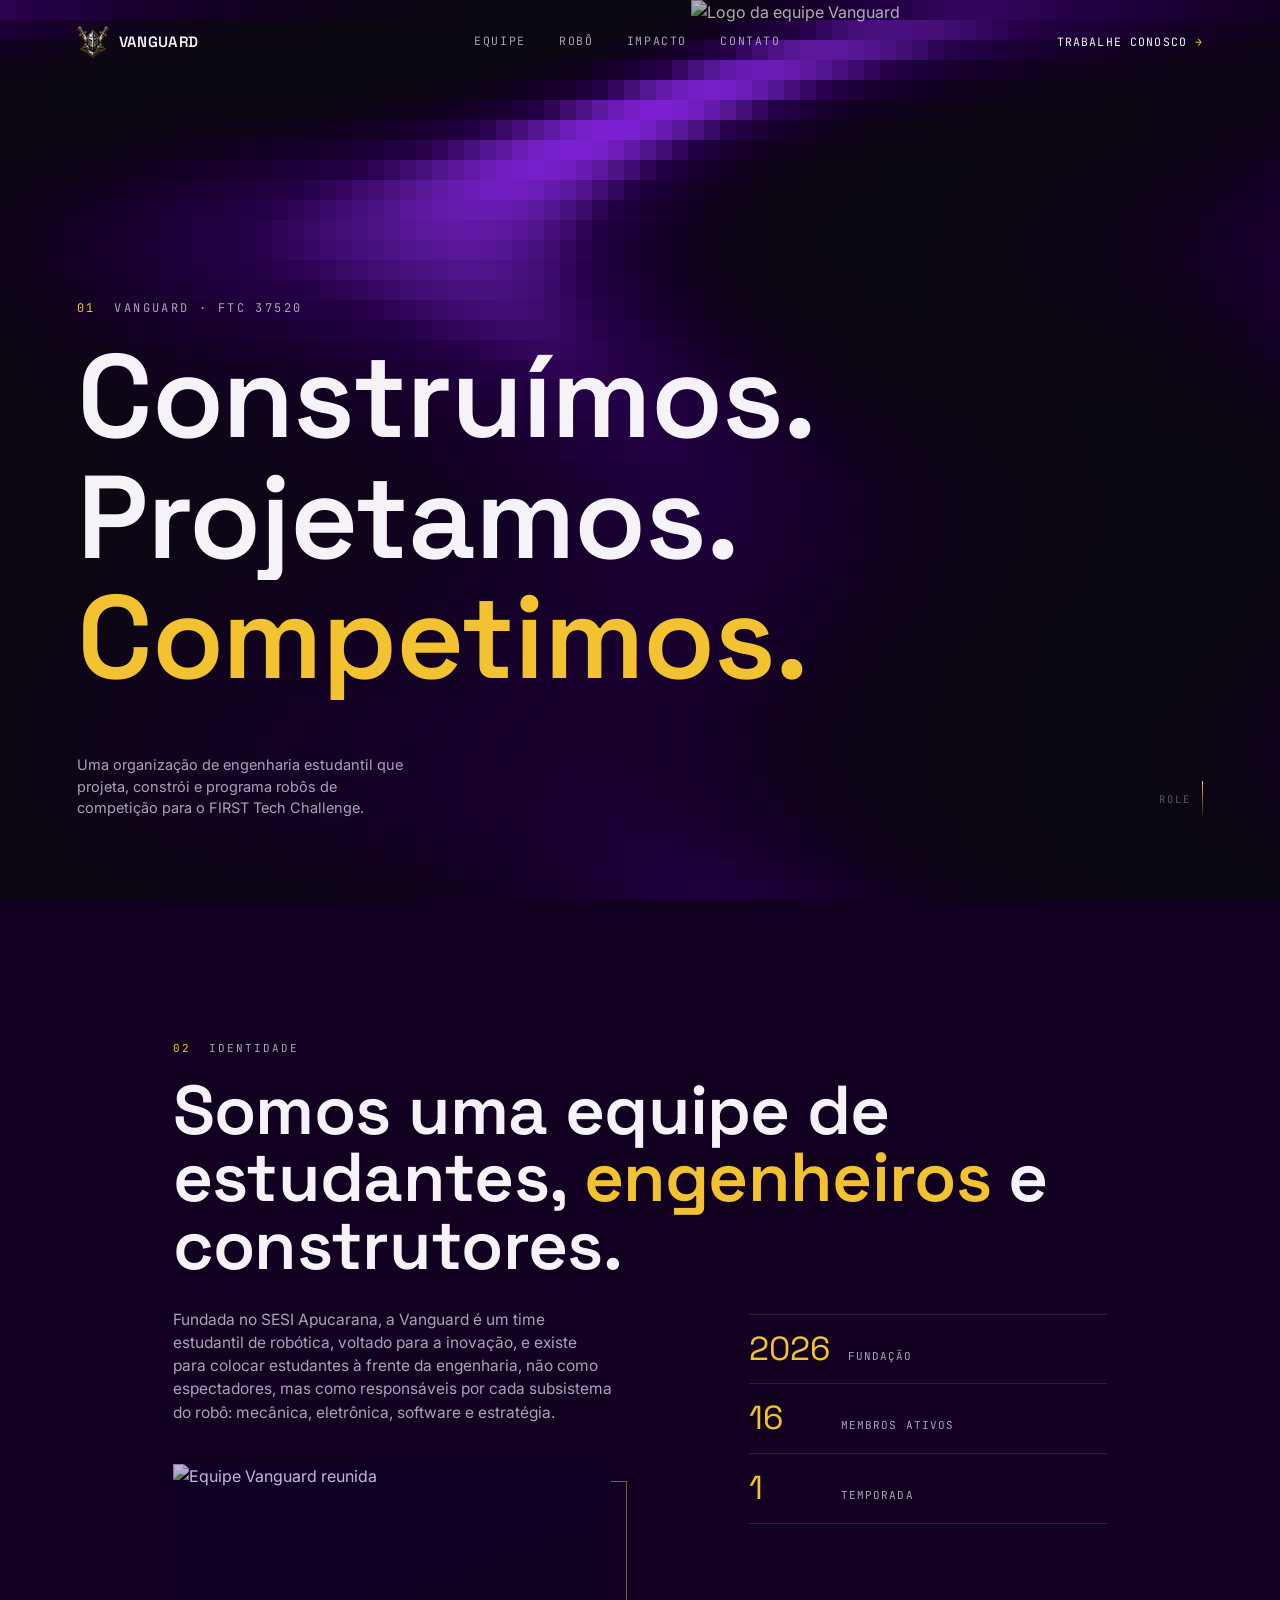
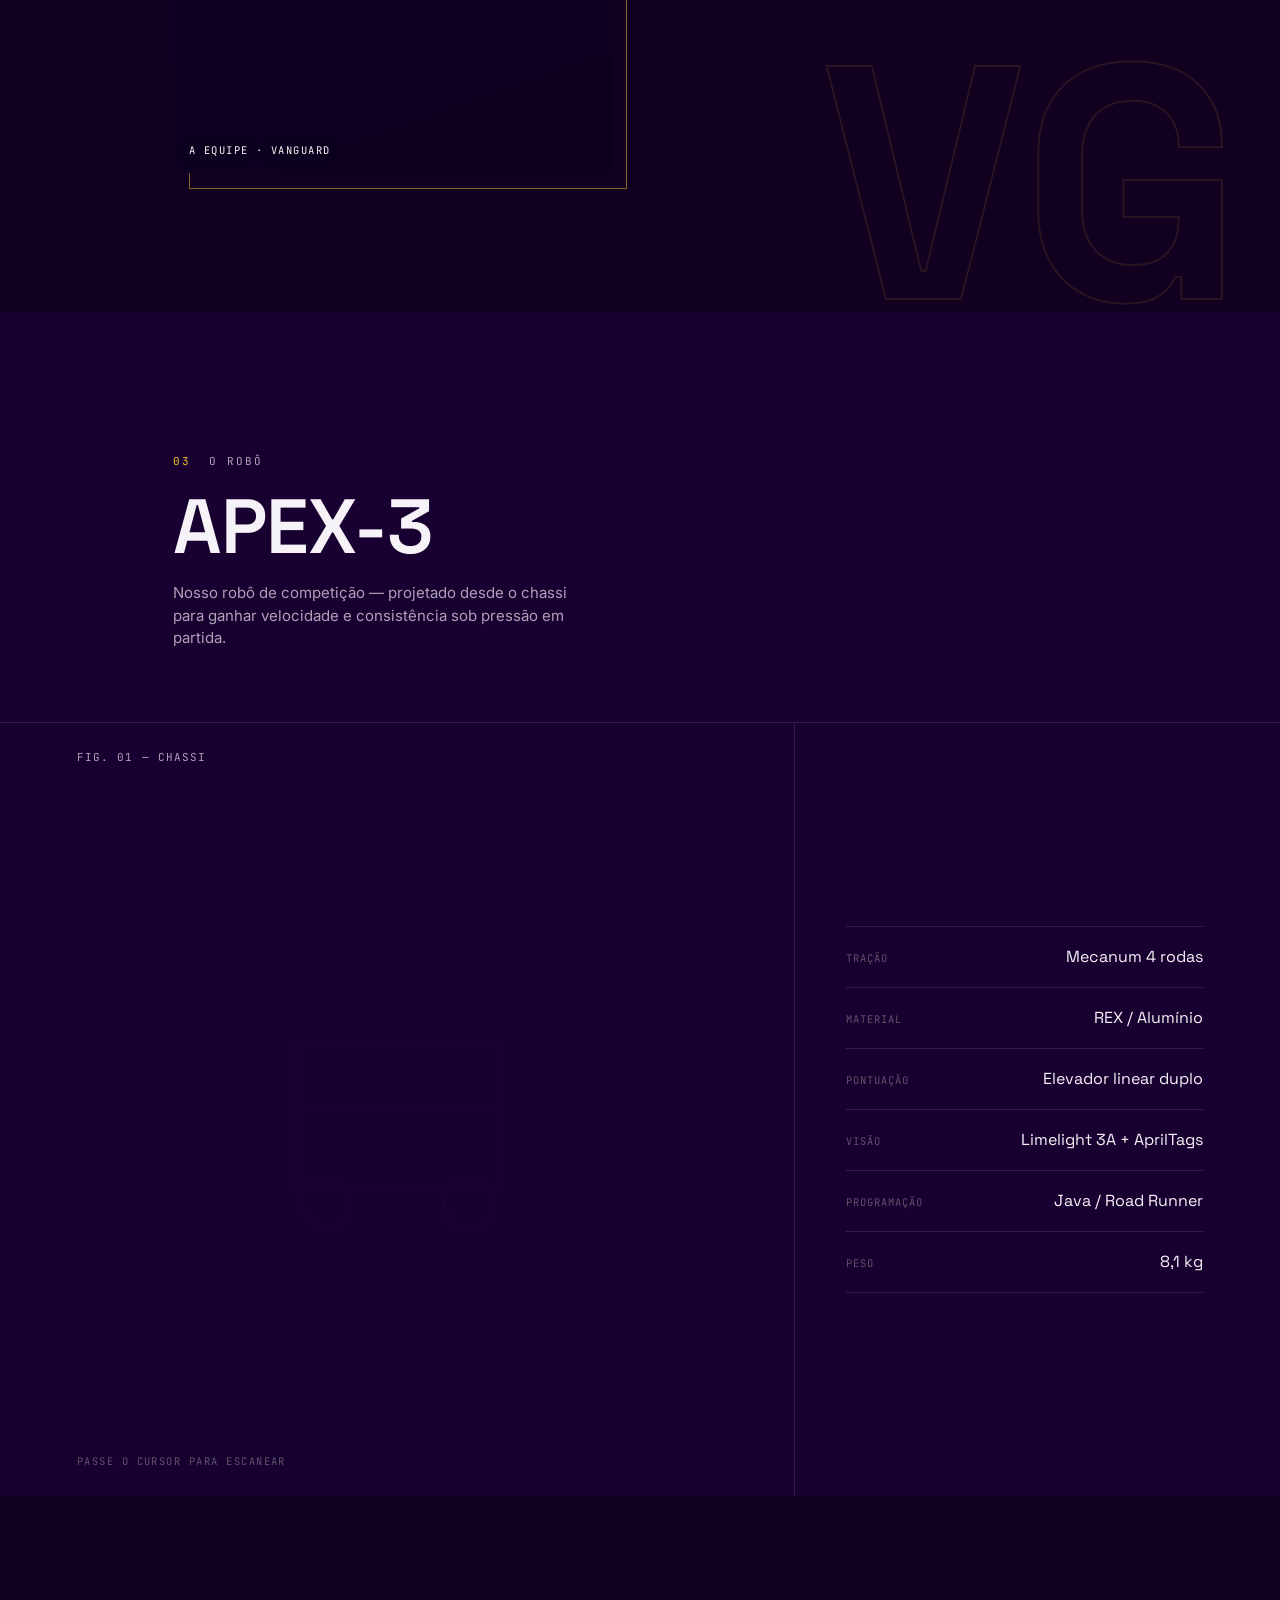
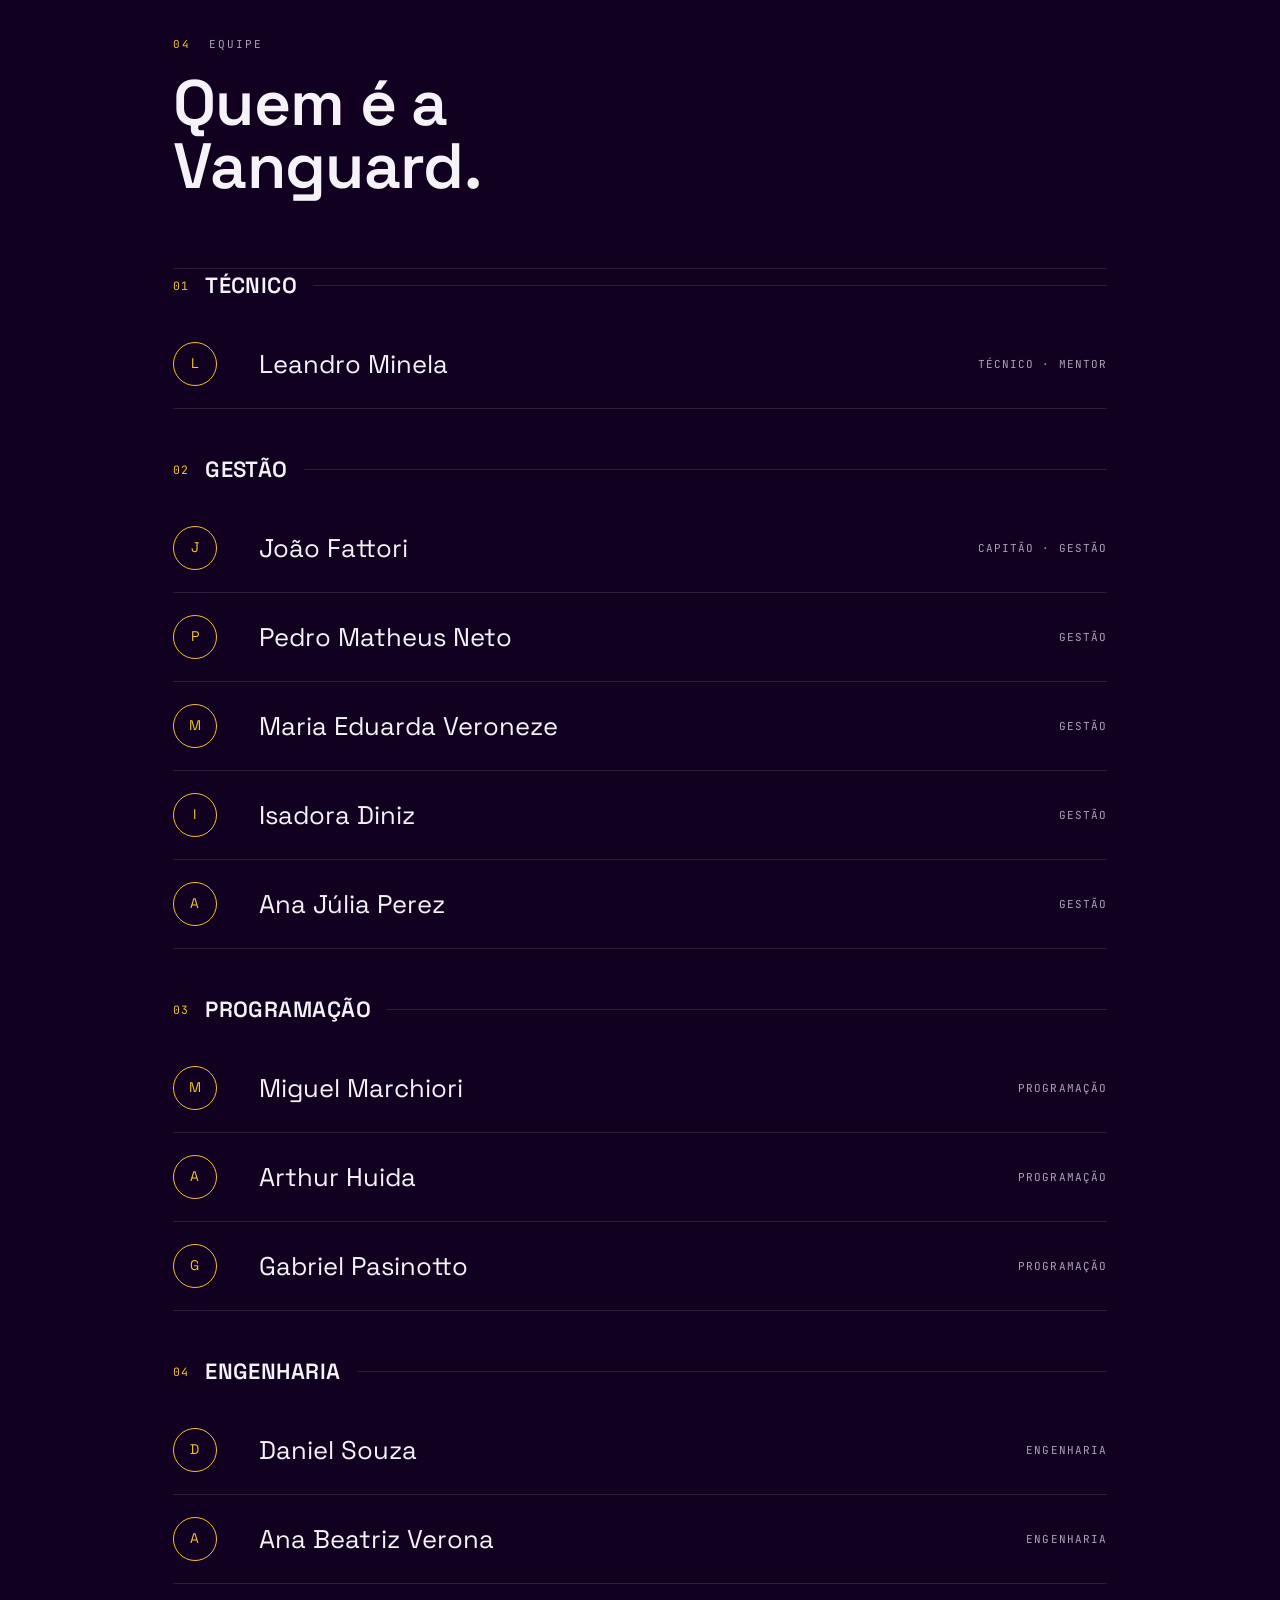
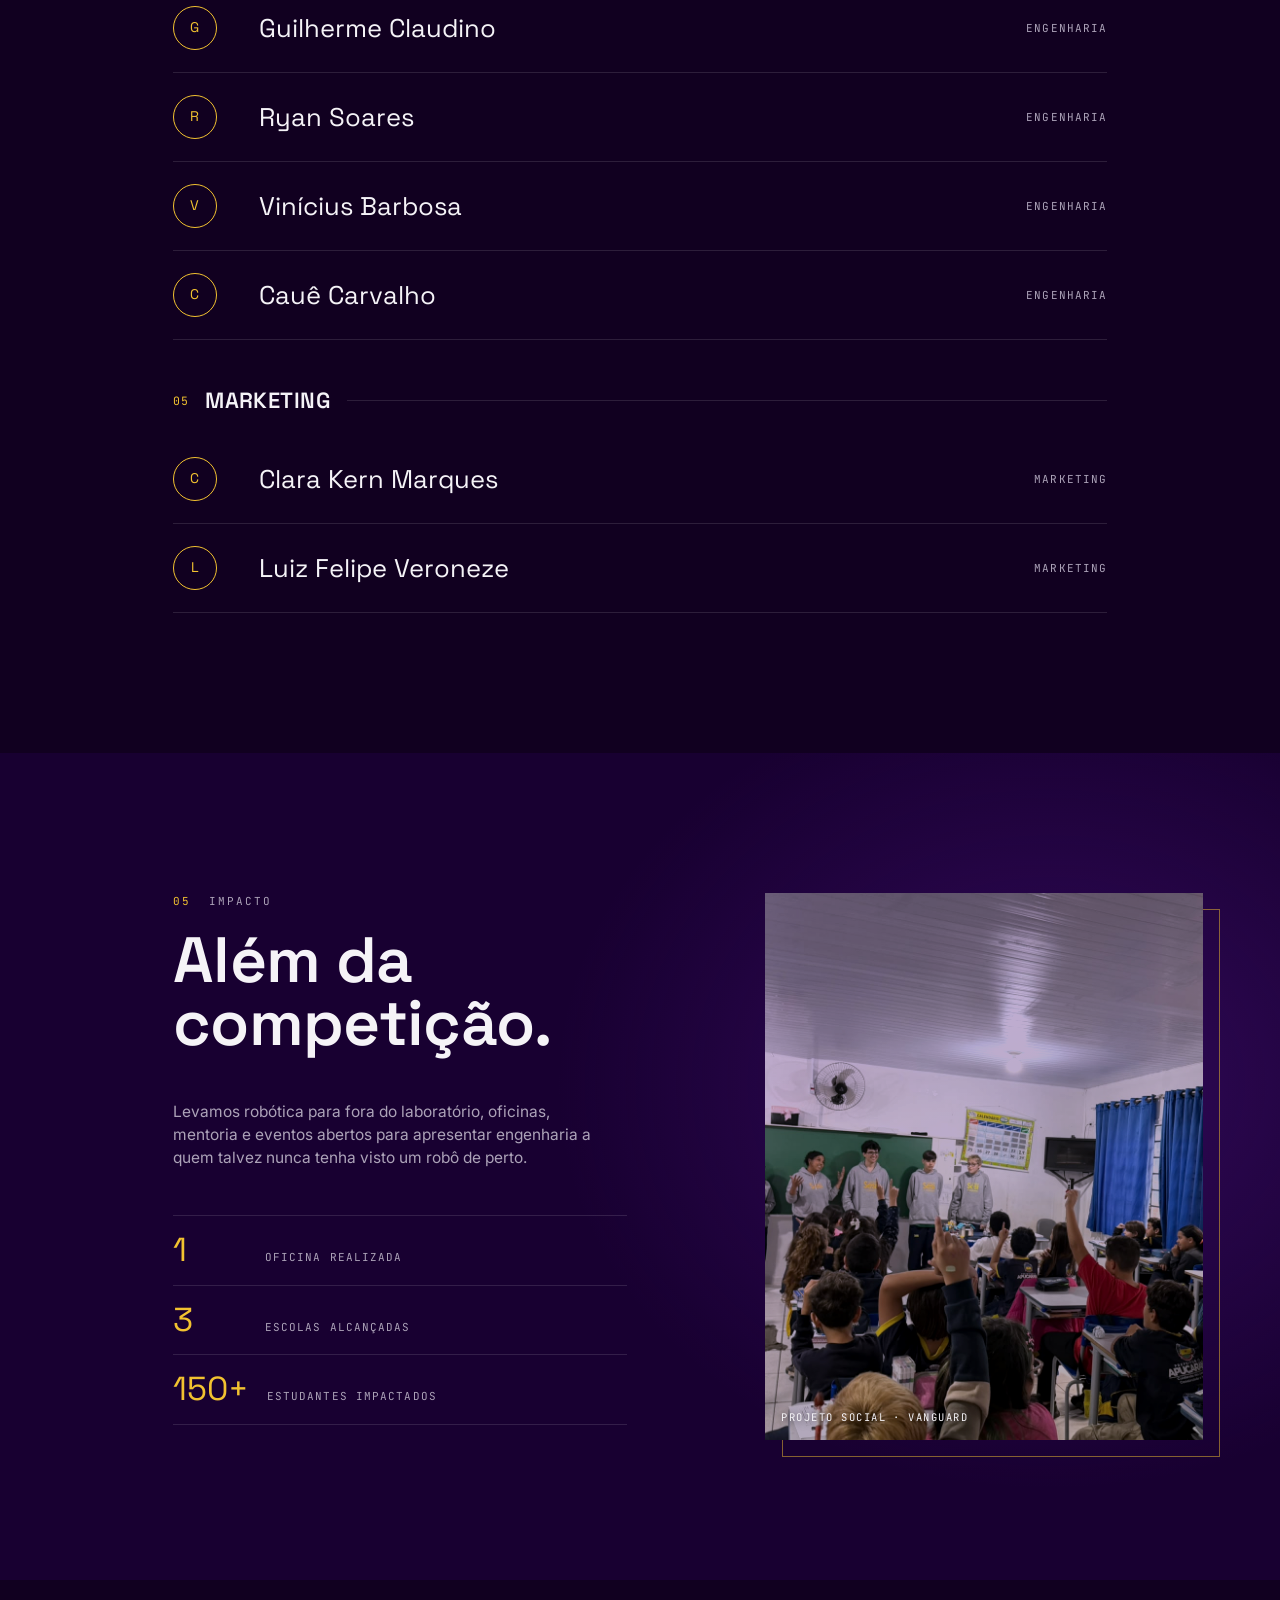
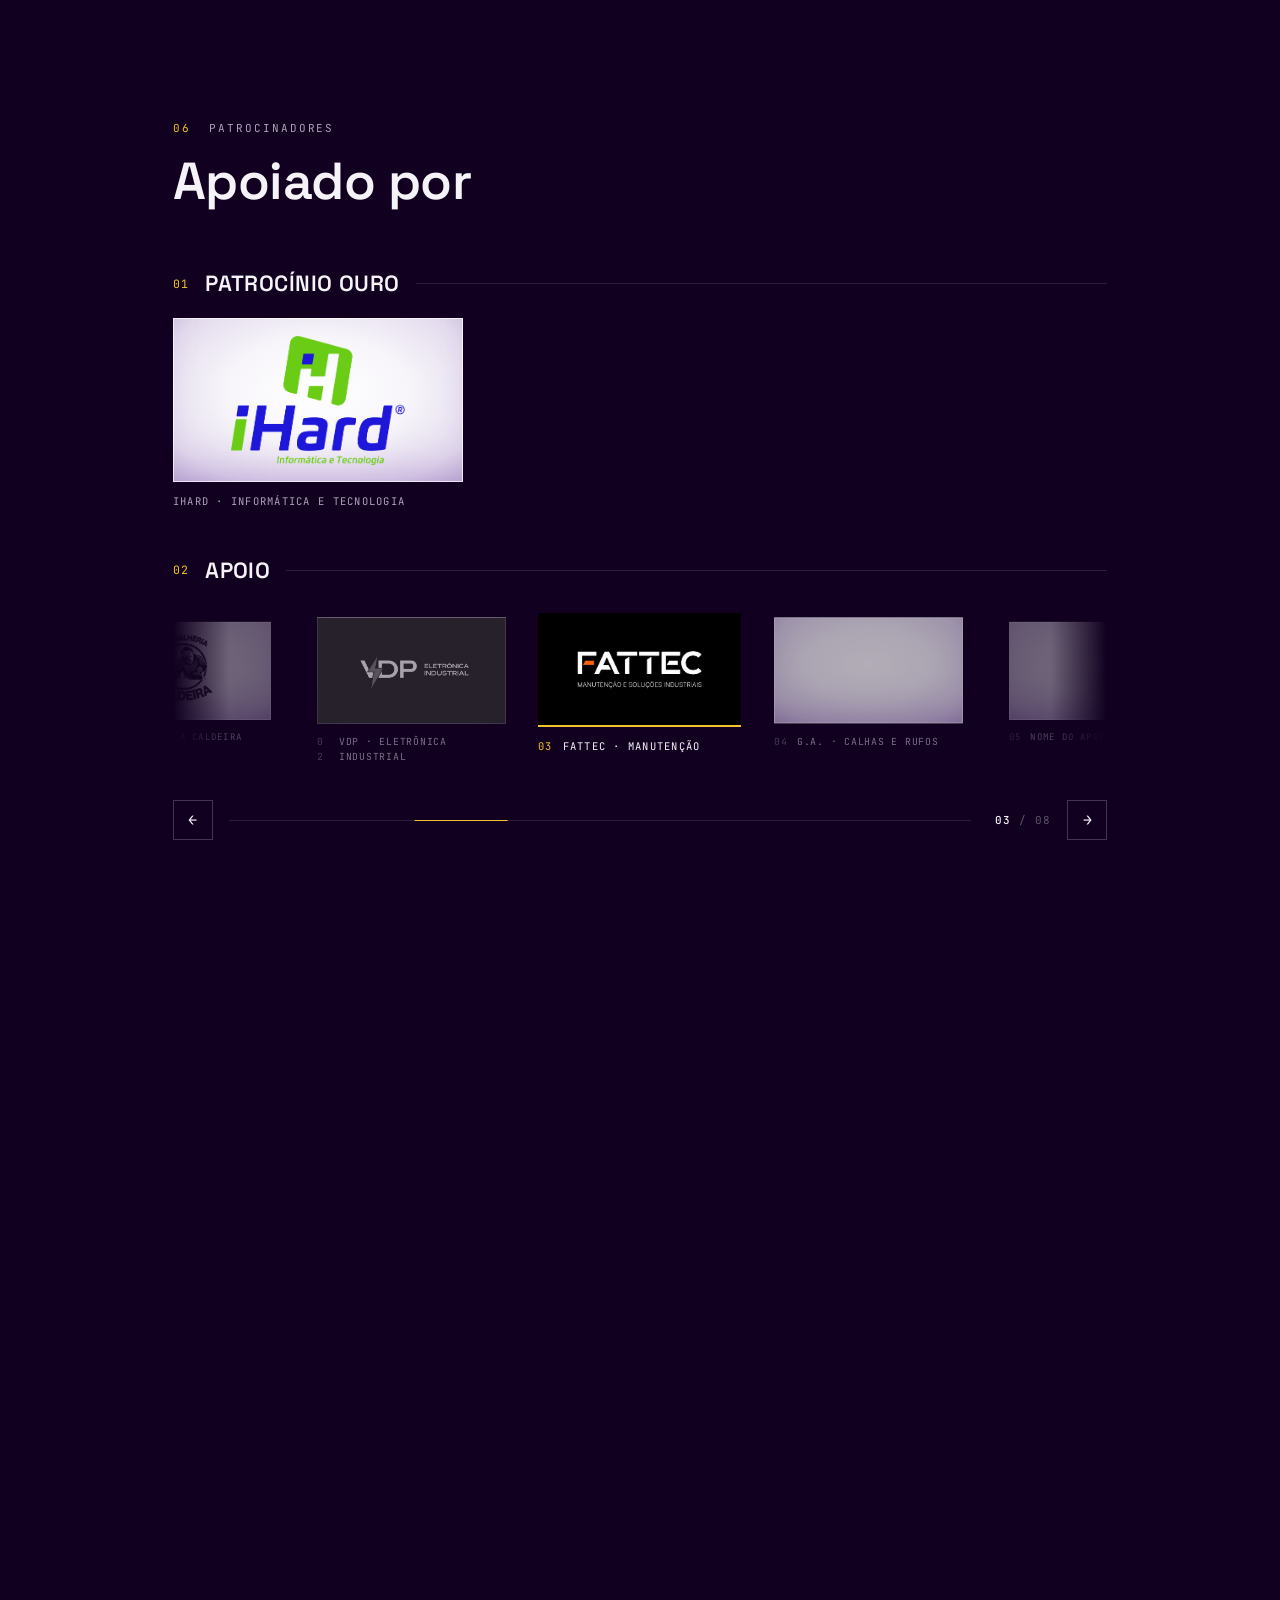
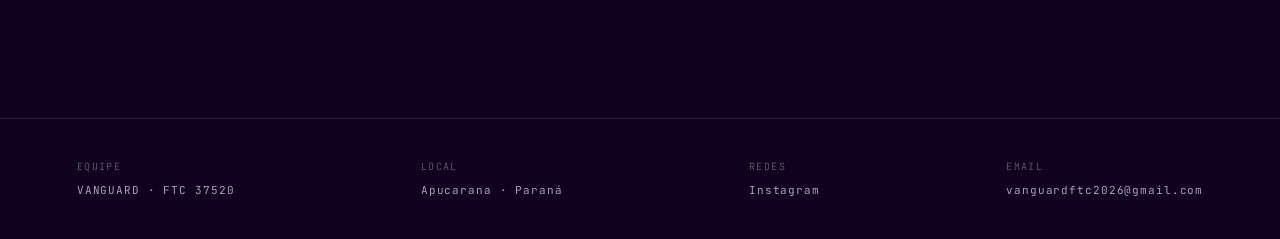
==== index.html @ 3e42cfc1 "sponsors added" ====
<!doctype html>
<html lang="pt-BR">
  <head>
    <meta charset="UTF-8" />
    <meta name="viewport" content="width=device-width, initial-scale=1.0" />
    <meta name="theme-color" content="#110020" />
    <title>Vanguard — Equipe FTC 37520</title>
    <meta name="description" content="Vanguard, equipe FIRST Tech Challenge 37520 do SESI Apucarana." />
    <link rel="icon" type="image/png" href="media/Team-logo-clean.png" />
    <link rel="apple-touch-icon" href="media/Team-logo.png" />
    <link rel="preconnect" href="https://fonts.googleapis.com" />
    <link rel="preconnect" href="https://fonts.gstatic.com" crossorigin />
    <link
      href="https://fonts.googleapis.com/css2?family=Space+Grotesk:wght@400;500;600;700&family=Inter:wght@400;500;600&family=JetBrains+Mono:wght@400;500&display=swap"
      rel="stylesheet"
    />
    <link rel="stylesheet" href="styles.css" />
    <script src="script.js" defer></script>
  </head>
  <body>
    <header id="siteHeader">
      <a href="#" class="brand" aria-label="Vanguard — início">
        <img src="media/Team-logo-clean.png" alt="" class="brand-logo" width="32" height="32" />
        VANGUARD
      </a>
      <nav class="nav-links" id="navLinks">
        <a href="#equipe">Equipe</a>
        <a href="#robo">Robô</a>
        <a href="#impacto">Impacto</a>
        <a href="#contato">Contato</a>
      </nav>
      <a href="#contato" class="nav-cta">Trabalhe conosco</a>
      <button class="nav-toggle" type="button" aria-label="Abrir menu" aria-controls="navLinks" aria-expanded="false">
        <span></span><span></span>
      </button>
    </header>

    <main>
      <section class="hero">
        <canvas id="heroLiquidBg" class="hero-bg" aria-hidden="true"></canvas>

        <div class="hero-render" id="heroRender" data-media-slot="hero">
          <img src="media/Team-logo.png" alt="Logo da equipe Vanguard" fetchpriority="high" />
        </div>

        <div class="hero-label"><span class="n">01</span> &nbsp;VANGUARD &middot; FTC 37520</div>

        <h1 class="hero-title" id="heroTitle">
          <span><em>Construímos.</em></span>
          <span><em>Projetamos.</em></span>
          <span><em>Competimos.</em></span>
        </h1>

        <div class="hero-foot" id="heroFoot">
          <p class="hero-sub">
            Uma organização de engenharia estudantil que projeta, constrói e
            programa robôs de competição para o FIRST Tech Challenge.
          </p>
          <div class="scroll-mark" aria-hidden="true"><span>Role</span><div class="ln"></div></div>
        </div>
      </section>

      <!-- ============ Identidade ============ -->
      <section class="section" id="equipe">
        <div class="g">
          <div class="identity-head" data-reveal="up">
            <div class="label"><span class="n">02</span> &nbsp;Identidade</div>
            <h2>
              Somos uma equipe de estudantes,
              <span class="accent">engenheiros</span> e construtores.
            </h2>
          </div>
          <div class="identity-copy" data-reveal="up" style="--rd: 0.1s">
            <p>
              Fundada no SESI Apucarana, a Vanguard é um time estudantil de
              robótica, voltado para a inovação, e existe para colocar estudantes
              à frente da engenharia, não como espectadores, mas como responsáveis
              por cada subsistema do robô: mecânica, eletrônica, software e
              estratégia.
            </p>
          </div>
          <figure class="photo team-image" id="teamimage" data-reveal="scale" style="--rd: 0.15s">
            <img src="media/Team-image.jpg" alt="Equipe Vanguard reunida" loading="lazy" decoding="async" />
            <figcaption class="photo-caption">A equipe · Vanguard</figcaption>
          </figure>
          <div class="identity-stats" data-reveal="up" style="--rd: 0.18s">
            <div class="stat-stack">
              <div class="stat-line"><span class="v">2026</span><span class="l">Fundação</span></div>
              <div class="stat-line"><span class="v">16</span><span class="l">Membros ativos</span></div>
              <div class="stat-line"><span class="v">1</span><span class="l">Temporada</span></div>
            </div>
          </div>
        </div>
      </section>

      <!-- ============ Robô ============ -->
      <section class="section robot-section section-alt" id="robo">
        <div class="g">
          <div class="robot-head" data-reveal="up">
            <div class="label"><span class="n">03</span> &nbsp;O Robô</div>
            <h2>APEX-3</h2>
            <p>
              Nosso robô de competição — projetado desde o chassi para ganhar
              velocidade e consistência sob pressão em partida.
            </p>
          </div>
        </div>

        <div class="robot-stage" data-reveal="scale">
          <div class="robot-visual" id="robotVisual">
            <span class="robot-tag">FIG. 01 — CHASSI</span>
            <span class="robot-hint">Passe o cursor para escanear</span>

            <div class="robot-layer robot-front" id="robotFront">
              <svg viewBox="0 0 200 200" fill="none" stroke="#5C5468" stroke-width="1.4" aria-hidden="true">
                <rect x="55" y="72" width="90" height="62" />
                <circle cx="68" cy="142" r="11" />
                <circle cx="132" cy="142" r="11" />
                <line x1="55" y1="98" x2="145" y2="98" stroke-width="1" />
              </svg>
            </div>

            <div class="robot-layer robot-blueprint" id="robotBlueprint">
              <svg viewBox="0 0 200 200" fill="none" stroke-width="1" aria-hidden="true">
                <rect x="18" y="18" width="164" height="164" stroke="#8A7420" stroke-dasharray="4 4" />
                <g stroke="#F2C230">
                  <line x1="18" y1="10" x2="182" y2="10" />
                  <line x1="10" y1="18" x2="10" y2="182" />
                  <circle cx="100" cy="102" r="4" />
                  <path d="M93 102h14M100 95v14" stroke-width=".8" />
                </g>
                <g font-family="JetBrains Mono, monospace" font-size="6" fill="#F2C230" stroke="none" text-anchor="middle">
                  <text x="100" y="7">355 mm</text>
                  <text x="6" y="100" transform="rotate(-90 6 100)">355 mm</text>
                </g>
                <rect x="45" y="65" width="110" height="75" stroke="#F5F3F7" stroke-width="1.4" />
                <line x1="45" y1="90" x2="155" y2="90" stroke="#8A7420" />
                <g stroke="#948B9E" stroke-width="1.1">
                  <circle cx="58" cy="148" r="12" />
                  <circle cx="142" cy="148" r="12" />
                </g>
                <text x="100" y="163" text-anchor="middle" font-family="Space Grotesk, sans-serif" font-size="9" fill="#F5F3F7" stroke="none" letter-spacing="1">APEX-3</text>
                <text x="100" y="174" text-anchor="middle" font-family="JetBrains Mono, monospace" font-size="5" fill="#948B9E" stroke="none">REV. 01 &middot; 8,1 KG</text>
              </svg>
            </div>
          </div>

          <dl class="robot-specs">
            <div class="spec"><dt class="k">Tração</dt><dd class="v">Mecanum 4 rodas</dd></div>
            <div class="spec"><dt class="k">Material</dt><dd class="v">REX / Alumínio</dd></div>
            <div class="spec"><dt class="k">Pontuação</dt><dd class="v">Elevador linear duplo</dd></div>
            <div class="spec"><dt class="k">Visão</dt><dd class="v">Limelight 3A + AprilTags</dd></div>
            <div class="spec"><dt class="k">Programação</dt><dd class="v">Java / Road Runner</dd></div>
            <div class="spec"><dt class="k">Peso</dt><dd class="v">8,1 kg</dd></div>
          </dl>
        </div>
      </section>

      <!-- ============ Equipe ============ -->
      <section class="section" id="team-list-anchor">
        <div class="g">
          <div class="team-head" data-reveal="up">
            <div class="label"><span class="n">04</span> &nbsp;Equipe</div>
            <h2>Quem é a Vanguard.</h2>
          </div>

          <div class="team-list" data-reveal="up" style="--rd: 0.1s">
            <div class="team-divider"><span class="team-divider-num">01</span><span class="team-divider-label">Técnico</span><span class="team-divider-line"></span></div>
            <div class="t-member">
              <span class="t-id" aria-hidden="true">L</span>
              <a class="t-name" href="https://www.instagram.com/leandrominellaprof/" target="_blank" rel="noopener noreferrer">Leandro Minela</a>
              <span class="t-role">Técnico &middot; Mentor</span>
            </div>

            <div class="team-divider"><span class="team-divider-num">02</span><span class="team-divider-label">Gestão</span><span class="team-divider-line"></span></div>
            <div class="t-member">
              <span class="t-id" aria-hidden="true">J</span>
              <a class="t-name" href="https://www.instagram.com/fattorijoao_/" target="_blank" rel="noopener noreferrer">João Fattori</a>
              <span class="t-role">Capitão &middot; Gestão</span>
            </div>
            <div class="t-member">
              <span class="t-id" aria-hidden="true">P</span>
              <a class="t-name" href="https://www.instagram.com/pedromatheusneto1/" target="_blank" rel="noopener noreferrer">Pedro Matheus Neto</a>
              <span class="t-role">Gestão</span>
            </div>
            <div class="t-member">
              <span class="t-id" aria-hidden="true">M</span>
              <a class="t-name" href="https://www.instagram.com/duda__veroneze/" target="_blank" rel="noopener noreferrer">Maria Eduarda Veroneze</a>
              <span class="t-role">Gestão</span>
            </div>
            <div class="t-member">
              <span class="t-id" aria-hidden="true">I</span>
              <a class="t-name" href="https://www.instagram.com/matias_1sa/" target="_blank" rel="noopener noreferrer">Isadora Diniz</a>
              <span class="t-role">Gestão</span>
            </div>
            <div class="t-member">
              <span class="t-id" aria-hidden="true">A</span>
              <a class="t-name" href="https://www.instagram.com/ana_csperez/" target="_blank" rel="noopener noreferrer">Ana Júlia Perez</a>
              <span class="t-role">Gestão</span>
            </div>

            <div class="team-divider"><span class="team-divider-num">03</span><span class="team-divider-label">Programação</span><span class="team-divider-line"></span></div>
            <div class="t-member">
              <span class="t-id" aria-hidden="true">M</span>
              <a class="t-name" href="https://www.instagram.com/mg_marchiori/" target="_blank" rel="noopener noreferrer">Miguel Marchiori</a>
              <span class="t-role">Programação</span>
            </div>
            <div class="t-member">
              <span class="t-id" aria-hidden="true">A</span>
              <a class="t-name" href="https://www.instagram.com/thurz.f/" target="_blank" rel="noopener noreferrer">Arthur Huida</a>
              <span class="t-role">Programação</span>
            </div>
            <div class="t-member">
              <span class="t-id" aria-hidden="true">G</span>
              <a class="t-name" href="https://www.instagram.com/gab_pasinotto/" target="_blank" rel="noopener noreferrer">Gabriel Pasinotto</a>
              <span class="t-role">Programação</span>
            </div>

            <div class="team-divider"><span class="team-divider-num">04</span><span class="team-divider-label">Engenharia</span><span class="team-divider-line"></span></div>
            <div class="t-member">
              <span class="t-id" aria-hidden="true">D</span>
              <a class="t-name" href="https://www.instagram.com/_dsouz/" target="_blank" rel="noopener noreferrer">Daniel Souza</a>
              <span class="t-role">Engenharia</span>
            </div>
            <div class="t-member">
              <span class="t-id" aria-hidden="true">A</span>
              <a class="t-name" href="https://www.instagram.com/ana.beatriz.ve/" target="_blank" rel="noopener noreferrer">Ana Beatriz Verona</a>
              <span class="t-role">Engenharia</span>
            </div>
            <div class="t-member">
              <span class="t-id" aria-hidden="true">G</span>
              <a class="t-name" href="https://www.instagram.com/ei.gu1lherme/" target="_blank" rel="noopener noreferrer">Guilherme Claudino</a>
              <span class="t-role">Engenharia</span>
            </div>
            <div class="t-member">
              <span class="t-id" aria-hidden="true">R</span>
              <a class="t-name" href="https://www.instagram.com/ryansoaressanches/" target="_blank" rel="noopener noreferrer">Ryan Soares</a>
              <span class="t-role">Engenharia</span>
            </div>
            <div class="t-member">
              <span class="t-id" aria-hidden="true">V</span>
              <a class="t-name" href="https://www.instagram.com/vinip0400/" target="_blank" rel="noopener noreferrer">Vinícius Barbosa</a>
              <span class="t-role">Engenharia</span>
            </div>
            <div class="t-member">
              <span class="t-id" aria-hidden="true">C</span>
              <a class="t-name" href="https://www.instagram.com/cauegabrielcs/" target="_blank" rel="noopener noreferrer">Cauê Carvalho</a>
              <span class="t-role">Engenharia</span>
            </div>

            <div class="team-divider"><span class="team-divider-num">05</span><span class="team-divider-label">Marketing</span><span class="team-divider-line"></span></div>
            <div class="t-member">
              <span class="t-id" aria-hidden="true">C</span>
              <a class="t-name" href="https://www.instagram.com/clarabeatrixz_/" target="_blank" rel="noopener noreferrer">Clara Kern Marques</a>
              <span class="t-role">Marketing</span>
            </div>
            <div class="t-member">
              <span class="t-id" aria-hidden="true">L</span>
              <a class="t-name" href="https://www.instagram.com/veroneze_luiz/" target="_blank" rel="noopener noreferrer">Luiz Felipe Veroneze</a>
              <span class="t-role">Marketing</span>
            </div>
          </div>
        </div>
      </section>

      <!-- ============ Impacto ============ -->
      <section class="section section-alt" id="impacto">
        <div class="g">
          <div class="impact-head" data-reveal="up">
            <div class="label"><span class="n">05</span> &nbsp;Impacto</div>
            <h2>Além da competição.</h2>
          </div>
          <div class="impact-copy" data-reveal="up" style="--rd: 0.1s">
            <p>
              Levamos robótica para fora do laboratório, oficinas, mentoria e
              eventos abertos para apresentar engenharia a quem talvez nunca tenha
              visto um robô de perto.
            </p>
          </div>
          <figure class="photo impact-image" data-reveal="scale" style="--rd: 0.2s">
            <img src="media/projeto_social.jpeg" alt="Projeto social da Vanguard" loading="lazy" decoding="async" />
            <figcaption class="photo-caption">Projeto social · Vanguard</figcaption>
          </figure>
          <div class="impact-stats" data-reveal="up" style="--rd: 0.18s">
            <div class="stat-stack">
              <div class="stat-line"><span class="v">1</span><span class="l">Oficina realizada</span></div>
              <div class="stat-line"><span class="v">3</span><span class="l">Escolas alcançadas</span></div>
              <div class="stat-line"><span class="v">150+</span><span class="l">Estudantes impactados</span></div>
            </div>
          </div>
        </div>
      </section>

      <!-- ============ Patrocinadores ============ -->
      <section class="section" id="patrocinadores">
        <div class="g">
          <div class="sponsors-head" data-reveal="up">
            <div class="label"><span class="n">06</span> &nbsp;Patrocinadores</div>
            <h2>Apoiado por</h2>
          </div>

          <div class="sponsors" data-reveal="up" style="--rd: 0.1s">

            <!-- ---------- Patrocínio Ouro (grade fixa) ---------- -->
            <div class="team-divider"><span class="team-divider-num">01</span><span class="team-divider-label">Patrocínio Ouro</span><span class="team-divider-line"></span></div>
            <div class="sponsor-grid sponsor-grid--main">
              <a class="sponsor" href="https://www.instagram.com/ihardinfo/" target="_blank" rel="noopener noreferrer">
                <span class="sponsor-plate"><img src="media/sponsors/Ihard-logo.png" alt="iHard Informática e Tecnologia" loading="lazy" /></span>
                <span class="sponsor-name">iHard · Informática e Tecnologia</span>
              </a>
            </div>

            <!-- ---------- Apoio (carrossel infinito) ----------
                 Para cada apoiador, copie um bloco <a class="sponsor"> ... </a>.
                 PNG/SVG aparecem inteiros; JPG preenche a placa.
                 Sem site? Troque <a ...> por <div class="sponsor"> e </a> por </div>. -->
            <div class="team-divider"><span class="team-divider-num">02</span><span class="team-divider-label">Apoio</span><span class="team-divider-line"></span></div>
            <div class="sponsor-rail" data-rail>
              <div class="sponsor-track" tabindex="0" aria-label="Apoiadores — arraste para ver mais">

                <a class="sponsor" href="SITE-DO-APOIADOR" target="_blank" rel="noopener noreferrer">
                  <span class="sponsor-plate"><img src="media/sponsors/serralheria_caldeira_transparente.png" alt="Serralheria Caldeira" loading="lazy" /></span>
                  <span class="sponsor-name">Serralheria Caldeira</span>
                </a>

                <a class="sponsor" href="SITE-DO-APOIADOR" target="_blank" rel="noopener noreferrer">
                  <span class="sponsor-plate"><img src="media/sponsors/VDP_logo.jpeg" alt="VDP Eletrônica Industrial" loading="lazy" /></span>
                  <span class="sponsor-name">VDP · Eletrônica Industrial</span>
                </a>

                <a class="sponsor" href="SITE-DO-APOIADOR" target="_blank" rel="noopener noreferrer">
                  <span class="sponsor-plate"><img src="media/sponsors/fattec_logo.jpeg" alt="Fattec Manutenção" loading="lazy" /></span>
                  <span class="sponsor-name">Fattec · Manutenção</span>
                </a>

                <a class="sponsor" href="SITE-DO-APOIADOR" target="_blank" rel="noopener noreferrer">
                  <span class="sponsor-plate sponsor-plate--fill"><img src="media/sponsors/G.A. Calhas_logo.jpg" alt="G.A. Calhas e Rufos" loading="lazy" /></span>
                  <span class="sponsor-name">G.A. · Calhas e Rufos</span>
                </a>

                <a class="sponsor" href="SITE-DO-APOIADOR" target="_blank" rel="noopener noreferrer">
                  <span class="sponsor-plate"><img src="media/sponsors/apoiador1.png" alt="Nome do apoiador" loading="lazy" /></span>
                  <span class="sponsor-name">Nome do apoiador</span>
                </a>

                <a class="sponsor" href="SITE-DO-APOIADOR" target="_blank" rel="noopener noreferrer">
                  <span class="sponsor-plate"><img src="media/sponsors/apoiador1.png" alt="Nome do apoiador" loading="lazy" /></span>
                  <span class="sponsor-name">Nome do apoiador</span>
                </a>

                <a class="sponsor" href="SITE-DO-APOIADOR" target="_blank" rel="noopener noreferrer">
                  <span class="sponsor-plate"><img src="media/sponsors/apoiador1.png" alt="Nome do apoiador" loading="lazy" /></span>
                  <span class="sponsor-name">Nome do apoiador</span>
                </a>
                <!-- repita o bloco acima para cada apoiador -->

                <a class="sponsor sponsor--cta" href="https://www.instagram.com/vanguardftc_/" target="_blank" rel="noopener noreferrer">
                  <span class="sponsor-plate">+ Sua marca aqui</span>
                  <span class="sponsor-name">Seja patrocinador</span>
                </a>
              </div>
              <div class="rail-ui">
                <button class="rail-btn" type="button" data-dir="-1" aria-label="Anterior">←</button>
                <div class="rail-progress" aria-hidden="true"><span></span></div>
                <span class="rail-count" aria-hidden="true"></span>
                <button class="rail-btn" type="button" data-dir="1" aria-label="Próximo">→</button>
              </div>
            </div>

          </div>
        </div>
      </section>

      <!-- ============ Contato ============ -->
      <section class="final" id="contato">
        <div class="label" data-reveal="up"><span class="n">07</span> &nbsp;Contato</div>
        <h2 data-reveal="up" style="--rd: 0.06s">
          A próxima versão<br />começa <span class="accent">aqui.</span>
        </h2>
        <div class="final-links" data-reveal="up" style="--rd: 0.16s">
          <a href="mailto:vanguardftc2026@gmail.com" class="final-link" data-email="vanguardftc2026@gmail.com">Trabalhe conosco →</a>
          <a href="https://www.instagram.com/vanguardftc_/" target="_blank" rel="noopener noreferrer" class="final-link">Apoie a equipe →</a>
        </div>
      </section>
    </main>

    <footer>
      <div class="foot-row">
        <div class="foot-col"><span class="t">Equipe</span>VANGUARD &middot; FTC 37520</div>
        <div class="foot-col"><span class="t">Local</span>Apucarana &middot; Paraná</div>
        <div class="foot-col">
          <span class="t">Redes</span><a href="https://www.instagram.com/vanguardftc_/" target="_blank" rel="noopener noreferrer">Instagram</a>
        </div>
        <div class="foot-col">
          <span class="t">Email</span><a href="mailto:vanguardftc2026@gmail.com" data-email="vanguardftc2026@gmail.com">vanguardftc2026@gmail.com</a>
        </div>
      </div>
    </footer>

    <div class="toast" id="toast" role="status" aria-live="polite"></div>
  </body>
</html>
---- styles.css ----
@charset "UTF-8";
:root {
  --bg: #110020;
  --bg-alt: #180031;
  --ink: #F5F3F7;
  --ink-dim: #aca2b8;
  --ink-faint: #5C5468;
  --line: rgba(245, 243, 247, .12);
  --line-strong: rgba(245, 243, 247, .22);
  --accent: #F2C230;
  --accent-dim: #8A7420;
  --purple: #5A189A;

  --font-display: 'Space Grotesk', sans-serif;
  --font-body: 'Inter', sans-serif;
  --font-mono: 'JetBrains Mono', monospace;
  --ease: cubic-bezier(.16, .9, .3, 1);

  /* espaçamentos fluidos */
  --pad-x: 6vw;
  --gap: clamp(12px, 2vw, 28px);
  --section-y: clamp(72px, 16vh, 140px);
  --header-h: 72px;
}

/* ---------- Base ---------- */
*, *::before, *::after { margin: 0; padding: 0; box-sizing: border-box; }
html { scroll-behavior: smooth; scroll-padding-top: var(--header-h); -webkit-text-size-adjust: 100%; }
body {
  background: var(--bg);
  color: var(--ink);
  font-family: var(--font-body);
  line-height: 1.5;
  overflow-x: hidden;
  -webkit-font-smoothing: antialiased;
}
::selection { background: var(--accent); color: var(--bg); }
a { color: inherit; text-decoration: none; }
img, svg, canvas { display: block; max-width: 100%; }
:focus-visible { outline: 1px solid var(--accent); outline-offset: 4px; }

h1, h2, h3 { font-family: var(--font-display); font-weight: 600; letter-spacing: -.01em; line-height: .98; }

/* ---------- Layout ---------- */
.g {
  display: grid;
  grid-template-columns: repeat(12, minmax(0, 1fr));
  column-gap: var(--gap);
  padding: 0 var(--pad-x);
  max-width: 1680px;
  margin-inline: auto;
}
.section { position: relative; padding: var(--section-y) 0; }
.section-alt { background: var(--bg-alt); }

.label {
  font-family: var(--font-mono); font-size: 11px; letter-spacing: .18em;
  text-transform: uppercase; color: var(--ink-dim);
  margin-bottom: 20px;
}
.label .n, .hero-label .n { color: var(--accent); }
.accent { color: var(--accent); }

/* ---------- Reveal ---------- */
[data-reveal] {
  opacity: 0; transform: translateY(28px);
  transition: opacity .9s var(--ease) var(--rd, 0s), transform .9s var(--ease) var(--rd, 0s);
}
[data-reveal="scale"] { transform: translateY(20px) scale(.97); }
[data-reveal].in { opacity: 1; transform: none; }

/* ---------- Header / Nav ---------- */
header {
  position: fixed; inset: 0 0 auto; z-index: 100;
  padding: 26px var(--pad-x);
  display: flex; align-items: center; justify-content: space-between; gap: 24px;
  border-bottom: 1px solid transparent;
  transition: background .4s ease, border-color .4s ease, padding .4s ease;
}
header.scrolled {
  padding-block: 16px;
  background: rgba(36, 0, 70, .82);
  -webkit-backdrop-filter: blur(10px);
  backdrop-filter: blur(10px);
  border-bottom-color: var(--line);
}
.brand {
  display: flex; align-items: center; gap: 10px;
  font-family: var(--font-display); font-weight: 600; font-size: 15px; letter-spacing: .02em;
}
.brand-logo {
  width: 32px; height: 32px; flex: none;
  object-fit: contain;
  transition: transform .4s var(--ease), width .4s ease, height .4s ease;
}
.brand:hover .brand-logo { transform: scale(1.08); }
header.scrolled .brand-logo { width: 28px; height: 28px; }

.nav-links { display: flex; gap: clamp(20px, 2.6vw, 40px); }
.nav-links a,
.nav-cta {
  font-family: var(--font-mono); font-size: 11.5px; letter-spacing: .14em; text-transform: uppercase;
}
.nav-links a { color: var(--ink-dim); position: relative; padding-bottom: 3px; transition: color .3s ease; }
.nav-links a::after {
  content: ""; position: absolute; left: 0; bottom: 0; width: 100%; height: 1px;
  background: var(--accent); transform: scaleX(0); transform-origin: left; transition: transform .3s ease;
}
.nav-links a:hover { color: var(--ink); }
.nav-links a:hover::after { transform: scaleX(1); }

.nav-cta { letter-spacing: .1em; display: flex; align-items: center; gap: 8px; white-space: nowrap; }
.nav-cta::after { content: "\2192"; color: var(--accent); transition: transform .3s ease; }
.nav-cta:hover::after { transform: translateX(4px); }

.nav-toggle {
  display: none; position: relative; flex: none;
  width: 40px; height: 40px;
  background: none; border: 1px solid var(--line-strong); color: var(--ink); cursor: pointer;
}
.nav-toggle span {
  position: absolute; left: 11px; right: 11px; top: 50%; height: 1px; background: currentColor;
  transition: transform .3s var(--ease);
}
.nav-toggle span:nth-child(1) { transform: translateY(-3px); }
.nav-toggle span:nth-child(2) { transform: translateY(3px); }
.nav-toggle.open span:nth-child(1) { transform: rotate(45deg); }
.nav-toggle.open span:nth-child(2) { transform: rotate(-45deg); }

/* ---------- Hero ---------- */
.hero {
  position: relative; isolation: isolate;
  min-height: 100vh; min-height: 100svh;
  display: flex; flex-direction: column; justify-content: flex-end;
  padding: calc(var(--header-h) + 24px) var(--pad-x) clamp(40px, 9vh, 90px);
  overflow: hidden;
}
.hero-bg {
  position: absolute; inset: 0; z-index: -1;
  width: 100%; height: 100%;
  image-rendering: pixelated; /* canvas é renderizado em baixa resolução e ampliado */
}
.hero-render {
  position: absolute; top: 0; bottom: 0; right: 4vw; z-index: 1;
  width: clamp(240px, 42vw, 560px);
  display: flex; align-items: center; justify-content: center;
  pointer-events: none;
  will-change: transform;
}
.hero-render img { width: 100%; height: 100%; object-fit: contain; opacity: .7; }

.hero-label {
  position: relative; z-index: 2;
  font-family: var(--font-mono); font-size: 12px; letter-spacing: .2em; text-transform: uppercase;
  color: var(--ink-dim); margin-bottom: 22px;
}

.hero-title {
  position: relative; z-index: 2;
  font-size: clamp(40px, 9.2vw, 128px);
  max-width: 920px;
}
.hero-title span { display: block; overflow: hidden; padding-bottom: .04em; }
.hero-title em {
  display: block; font-style: normal;
  transform: translateY(115%);
  transition: transform 1s var(--ease);
}
.hero-title.play em { transform: none; }
.hero-title span:nth-child(1) em { transition-delay: .05s; }
.hero-title span:nth-child(2) em { transition-delay: .16s; }
.hero-title span:nth-child(3) em { transition-delay: .27s; color: var(--accent); }

.hero-foot {
  position: relative; z-index: 2;
  display: flex; justify-content: space-between; align-items: flex-end; gap: 24px;
  margin-top: clamp(28px, 6vh, 56px);
  opacity: 0; transform: translateY(14px);
  transition: opacity .9s var(--ease) .7s, transform .9s var(--ease) .7s;
}
.hero-foot.in { opacity: 1; transform: none; }
.hero-sub { max-width: 340px; font-size: 14.5px; color: var(--ink-dim); }
.scroll-mark {
  display: flex; align-items: center; gap: 12px;
  font-family: var(--font-mono); font-size: 10.5px; letter-spacing: .16em; text-transform: uppercase; color: var(--ink-faint);
}
.scroll-mark .ln { width: 1px; height: 38px; background: linear-gradient(var(--accent), transparent); animation: pulse 2.2s ease-in-out infinite; }
@keyframes pulse { 0%, 100% { opacity: .25; } 50% { opacity: 1; } }

/* ---------- Stats (Identidade + Impacto) ---------- */
.stat-stack { display: flex; flex-direction: column; }
.stat-line { display: flex; align-items: baseline; gap: 18px; padding: 16px 0; border-top: 1px solid var(--line); }
.stat-line:last-child { border-bottom: 1px solid var(--line); }
.stat-line .v { font-family: var(--font-display); font-size: clamp(26px, 2.6vw, 40px); color: var(--accent); min-width: 74px; line-height: 1.1; }
.stat-line .l { font-family: var(--font-mono); font-size: 11px; letter-spacing: .1em; text-transform: uppercase; color: var(--ink-dim); }

/* ---------- Fotos (equipe + impacto) ----------
   Ajuste fino por foto com as variáveis abaixo. */
.photo {
  --veil: .35;          /* véu roxo sem hover (0–1) */
  --gray: .15;          /* dessaturação sem hover (0–1) */
  --bright: 1.08;       /* brilho sem hover */
  --frame: .5;          /* opacidade da moldura amarela */
  --frame-off: clamp(8px, 1.3vw, 18px); /* deslocamento da moldura */
  --ratio: 400 / 282;   /* proporção da foto */
  --focus: center;      /* ponto focal (object-position) */

  position: relative;
  width: calc(100% - var(--frame-off)); /* reserva espaço p/ a moldura não vazar */
  aspect-ratio: var(--ratio);
  isolation: isolate;
}
.photo::before { /* moldura */
  content: ""; position: absolute; z-index: -1; pointer-events: none;
  inset: var(--frame-off) calc(var(--frame-off) * -1) calc(var(--frame-off) * -1) var(--frame-off);
  border: 1px solid var(--accent); opacity: var(--frame);
}
.photo img {
  position: absolute; inset: 0;
  width: 100%; height: 100%;
  object-fit: cover; object-position: var(--focus);
  background: var(--bg-alt);
  filter: grayscale(var(--gray)) contrast(1.05) brightness(var(--bright));
  transition: filter .6s var(--ease);
}
.photo::after { /* véu */
  content: ""; position: absolute; inset: 0; pointer-events: none;
  background: linear-gradient(160deg, var(--purple), var(--bg));
  mix-blend-mode: multiply; opacity: var(--veil);
  transition: opacity .6s var(--ease);
}
/* hover: a foto "sai" da moldura (sobe e vai p/ esquerda), ganha cor
   e a moldura amarela acende; a legenda ganha um traço amarelo */
.photo::before { transition: opacity .6s var(--ease); }
.photo img { transition: filter .6s var(--ease), transform .6s var(--ease); }
.photo::after { transition: opacity .6s var(--ease), transform .6s var(--ease); }
.photo:hover::before { opacity: .9; }
.photo:hover img { filter: none; transform: translate(-6px, -6px); }
.photo:hover::after { opacity: 0; transform: translate(-6px, -6px); }
.photo-caption {
  position: absolute; left: 16px; bottom: 14px; right: 16px; z-index: 2;
  font-family: var(--font-mono); font-size: 10.5px; letter-spacing: .14em; text-transform: uppercase;
  color: var(--ink); text-shadow: 0 1px 8px rgba(0, 0, 0, .7);  transition: transform .6s var(--ease);
}
.photo-caption::before {
  content: ""; display: inline-block; vertical-align: middle;
  width: 0; height: 1px; margin-right: 0; background: var(--accent);
  transition: width .5s var(--ease), margin .5s var(--ease);
}
.photo:hover .photo-caption { transform: translate(-6px, -6px); }
.photo:hover .photo-caption::before { width: 22px; margin-right: 10px; }

/* ---------- Identidade ---------- */
#equipe { overflow: hidden; }
#equipe .g { position: relative; z-index: 1; }
#equipe::before {
  content: "VG"; position: absolute; right: 3vw; bottom: -3vw; z-index: 0; pointer-events: none;
  font-family: var(--font-display); font-weight: 700; line-height: 1;
  font-size: clamp(160px, 26vw, 400px);
  color: transparent; -webkit-text-stroke: 2px rgba(242, 194, 48, .1);
}
.identity-head { grid-column: 2 / 12; }
.identity-head h2 { font-size: clamp(30px, 5.4vw, 72px); max-width: 980px; }
.identity-copy { grid-column: 2 / 7; grid-row: 2; margin-top: 28px; }
.identity-copy p, .impact-copy p { color: var(--ink-dim); font-size: 15.5px; max-width: 440px; }
.identity-stats { grid-column: 8 / 12; grid-row: 2 / span 2; margin-top: 34px; }
.team-image { grid-column: 2 / 7; grid-row: 3; max-width: 500px; margin-top: 40px; }

/* ---------- Robô ---------- */
.robot-section { padding-bottom: 0; }
.robot-head { grid-column: 2 / 8; }
.robot-head h2 { font-size: clamp(34px, 6vw, 84px); }
.robot-head p { margin-top: 18px; max-width: 420px; color: var(--ink-dim); font-size: 15px; }

.robot-stage {
  position: relative; display: flex;
  margin-top: min(8vh, 72px);
  height: min(86vh, 860px);
  border-top: 1px solid var(--line);
}
.robot-visual { position: relative; flex: 1 1 62%; overflow: hidden; cursor: crosshair; }
.robot-tag, .robot-hint {
  position: absolute; left: var(--pad-x); z-index: 5;
  font-family: var(--font-mono); letter-spacing: .1em;
}
.robot-tag { top: 26px; font-size: 11px; color: var(--ink-dim); }
.robot-hint {
  bottom: 26px; font-size: 10.5px; letter-spacing: .14em; text-transform: uppercase; color: var(--ink-faint);
  transition: opacity .35s ease;
}
.robot-visual.active .robot-hint { opacity: 0; }

.robot-layer {
  position: absolute; inset: 0;
  display: flex; align-items: center; justify-content: center;
  -webkit-mask-repeat: no-repeat; mask-repeat: no-repeat;
  -webkit-mask-size: 100% 100%; mask-size: 100% 100%;
}
.robot-front { z-index: 2; }
.robot-front svg { width: 58%; height: 58%; opacity: .28; }
.robot-blueprint { z-index: 1; }
.robot-blueprint svg { width: 76%; height: 76%; }

.robot-specs {
  flex: 1 1 38%;
  display: flex; flex-direction: column; justify-content: center;
  padding: 0 var(--pad-x) 0 4vw;
  border-left: 1px solid var(--line);
}
.spec { display: flex; justify-content: space-between; align-items: baseline; gap: 16px; padding: 18px 0; border-top: 1px solid var(--line); }
.spec:last-child { border-bottom: 1px solid var(--line); }
.spec .k { font-family: var(--font-mono); font-size: 10.5px; letter-spacing: .1em; text-transform: uppercase; color: var(--ink-faint); }
.spec .v { font-family: var(--font-display); font-size: 16px; text-align: right; }

/* Touch ou movimento reduzido: sem scanner, mostra o blueprint direto */
@media (hover: none), (pointer: coarse), (prefers-reduced-motion: reduce) {
  .robot-blueprint { -webkit-mask-image: none !important; mask-image: none !important; opacity: .5; }
  .robot-hint { display: none; }
  .robot-visual { cursor: default; }
}

/* ---------- Equipe ---------- */
.team-head { grid-column: 2 / 8; }
.team-head h2, .impact-head h2 { font-size: clamp(30px, 5vw, 64px); }
.team-list { grid-column: 2 / 12; margin-top: min(8vh, 70px); border-top: 1px solid var(--line); }

.team-divider { display: flex; align-items: center; gap: 16px; padding: 44px 0 18px; }
.team-divider:first-child { padding-top: 0; }
.team-divider-num { font-family: var(--font-mono); font-size: 11.5px; letter-spacing: .1em; color: var(--accent); }
.team-divider-label {
  font-family: var(--font-display); font-weight: 600; font-size: clamp(16px, 1.8vw, 22px);
  letter-spacing: .02em; text-transform: uppercase; white-space: nowrap;
}
.team-divider-line { flex: 1; height: 1px; background: var(--line); }

.t-member {
  position: relative; overflow: hidden;
  display: grid; grid-template-columns: 64px minmax(0, 1fr) auto; align-items: center; gap: 22px;
  padding: 22px 0; border-bottom: 1px solid var(--line);
}
.t-member::after {
  content: ""; position: absolute; left: 0; bottom: -1px; width: 100%; height: 1px;
  background: var(--accent); transform: scaleX(0); transform-origin: left; transition: transform .45s var(--ease);
}
.t-member:hover::after { transform: scaleX(1); }
.t-id {
  width: 44px; height: 44px; display: grid; place-items: center;
  border: 1px solid var(--accent); border-radius: 50%;
  font-family: var(--font-display); font-size: 14px; color: var(--accent);
}
.t-name {
  font-family: var(--font-display); font-size: clamp(19px, 2vw, 26px);
  overflow-wrap: anywhere;
  transition: transform .4s var(--ease), color .4s ease;
}
.t-member:hover .t-name { color: var(--accent); transform: translateX(6px); }
.t-role {
  font-family: var(--font-mono); font-size: 11px; letter-spacing: .1em; text-transform: uppercase;
  color: var(--ink-dim); text-align: right;
}

/* ---------- Impacto ---------- */
#impacto {
  overflow: hidden;
  background: radial-gradient(ellipse 55% 70% at 82% 40%, rgba(90, 24, 154, .38), transparent 70%), var(--bg-alt);
}
#impacto .g { position: relative; z-index: 1; }
.impact-head  { grid-column: 2 / 7; grid-row: 1; }
.impact-copy  { grid-column: 2 / 7; grid-row: 2; margin-top: 30px; }
.impact-stats { grid-column: 2 / 7; grid-row: 3; margin-top: 30px; }
.impact-image {
  --ratio: 4 / 5;   /* foto vertical no desktop */
  grid-column: 8 / 13;
  grid-row: 1 / span 3;
  align-self: center;
  justify-self: end;
  max-width: 520px;
  max-height: 78vh;          /* nunca mais alta que a tela */
}

/* ---------- Patrocinadores ----------
   Colunas por tela: Ouro 3 / 2 / 1 · Apoio 5 / 4 / 3 / 2
   A imagem preenche a placa toda (corta o que sobrar).
   Escolher a parte visível (no HTML): style="--focus: top" / "left" / "30% 50%" */
.sponsors-head { grid-column: 2 / 8; }
.sponsors-head h2 { font-size: clamp(28px, 4.4vw, 52px); }
.sponsors { grid-column: 2 / 12; margin-top: min(7vh, 60px); }
.sponsors .team-divider:first-child { padding-top: 0; }

.sponsor-grid {
  --cols: 5;
  display: grid; gap: clamp(24px, 3vw, 36px) clamp(16px, 2vw, 28px);
  grid-template-columns: repeat(var(--cols), minmax(0, 1fr));
  padding-right: 12px; /* espaço p/ a moldura do hover não encostar na margem */
}
.sponsor-grid--main { --cols: 3; }

.sponsor { position: relative; isolation: isolate; display: flex; flex-direction: column; gap: 12px; min-width: 0; }
.sponsor::before { /* moldura amarela atrás da placa, igual às fotos */
  content: ""; position: absolute; z-index: -1; pointer-events: none;
  top: 8px; left: 8px; width: 100%; aspect-ratio: 16 / 9;
  border: 1px solid var(--accent); opacity: 0;
  transition: opacity .45s var(--ease), transform .45s var(--ease);
}
.sponsor-plate {
  --focus: center;    /* parte da imagem que fica visível ao cortar */
  position: relative; overflow: hidden;
  display: block; aspect-ratio: 16 / 9;
  /* vinheta: centro claro, bordas puxando para o roxo da equipe */
  background:
    radial-gradient(ellipse 70% 75% at 50% 45%, #fff 0%, #F7F5FA 45%, #E4DCEE 82%, #CFC3DE 100%);
  box-shadow:
    inset 0 0 0 1px rgba(255, 255, 255, .7),
    inset 0 -30px 50px -30px rgba(90, 24, 154, .35);
  transition: transform .45s var(--ease), box-shadow .45s var(--ease);
}
.sponsor-plate img {
  /* preenche a placa inteira; o que sobrar da imagem é cortado */
  position: absolute; inset: 0;
  width: 100%; height: 100%; max-width: none;
  object-fit: cover; object-position: var(--focus);
  transition: transform .45s var(--ease);
}
/* PNG / SVG (logo com fundo transparente): mostra inteira, com margem, sem cortar */
.sponsor-plate img:is([src$=".png" i], [src$=".svg" i]),
.sponsor-plate--fit img {
  left: 8%; top: 10%; width: 84%; height: 80%;
  object-fit: contain;
}
/* forçar preencher (cortando) mesmo sendo PNG */
.sponsor-plate--fill img {
  left: 0; top: 0; width: 100%; height: 100%;
  object-fit: cover;
}
.sponsor-name {
  font-family: var(--font-mono); font-size: 10.5px; letter-spacing: .12em;
  text-transform: uppercase; color: var(--ink-dim);
  overflow-wrap: anywhere;
  transition: color .3s ease;
}
.sponsor:hover .sponsor-plate {
  transform: translate(-4px, -4px);
  box-shadow:
    inset 0 0 0 1px rgba(255, 255, 255, .7),
    inset 0 -30px 50px -30px rgba(242, 194, 48, .45);
}
.sponsor:hover .sponsor-plate img { transform: scale(1.04); }
.sponsor:hover::before { opacity: .7; transform: translate(4px, 4px); }
.sponsor:hover .sponsor-name { color: var(--accent); }

/* placa "Sua marca aqui" */
.sponsor--cta::before { display: none; }
.sponsor--cta .sponsor-plate {
  display: grid; place-items: center; padding: 8%;
  background: transparent; box-shadow: none; border: 1px dashed var(--line-strong);
  font-family: var(--font-mono); font-size: 11.5px; letter-spacing: .12em;
  text-transform: uppercase; color: var(--accent); text-align: center;
}
.sponsor--cta:hover .sponsor-plate { border-color: var(--accent); box-shadow: none; }

/* ---------- CTA final ---------- */
.final {
  position: relative; min-height: 82vh; min-height: 82svh;
  display: flex; flex-direction: column; justify-content: center;
  padding: var(--section-y) var(--pad-x);
}
.final h2 { font-size: clamp(40px, 9vw, 130px); }
.final-links { display: flex; flex-wrap: wrap; gap: clamp(20px, 3vw, 48px); margin-top: 48px; }
.final-link {
  display: flex; align-items: center; gap: 10px;
  font-family: var(--font-mono); font-size: 13px; letter-spacing: .1em; text-transform: uppercase;
  padding-bottom: 6px; border-bottom: 1px solid var(--line-strong);
  transition: border-color .3s ease, color .3s ease;
}
.final-link:hover { color: var(--accent); border-color: var(--accent); }

/* ---------- Footer ---------- */
footer { border-top: 1px solid var(--line); padding: 40px var(--pad-x); }
.foot-row { display: flex; justify-content: space-between; flex-wrap: wrap; gap: 18px 32px; }
.foot-col { font-family: var(--font-mono); font-size: 11px; letter-spacing: .08em; color: var(--ink-dim); overflow-wrap: anywhere; }
.foot-col a { transition: color .3s ease; }
.foot-col a:hover { color: var(--accent); }
.foot-col .t { display: block; margin-bottom: 8px; font-size: 10px; letter-spacing: .14em; text-transform: uppercase; color: var(--ink-faint); }

/* ---------- Aviso (e-mail copiado) ---------- */
.toast {
  position: fixed; left: 50%; bottom: 28px; z-index: 200;
  max-width: calc(100vw - 32px);
  padding: 12px 18px;
  background: #100A18; border: 1px solid var(--accent);
  font-family: var(--font-mono); font-size: 11.5px; letter-spacing: .08em; color: var(--ink);
  overflow-wrap: anywhere; text-align: center;
  opacity: 0; visibility: hidden; transform: translate(-50%, 10px);
  transition: opacity .3s ease, transform .3s var(--ease), visibility 0s .3s;
}
.toast.show { opacity: 1; visibility: visible; transform: translate(-50%, 0); transition-delay: 0s; }

/* =========================================================
   RESPONSIVO
   ========================================================= */

/* ---------- Laptop (≤1200px) ---------- */
@media (max-width: 1200px) {
  .identity-copy, .team-image { grid-column: 1 / 7; }
  .identity-head, .team-list, .sponsors { grid-column: 1 / 13; }
  .identity-stats { grid-column: 8 / 13; }
  .robot-head, .team-head, .sponsors-head { grid-column: 1 / 9; }
  .sponsor-grid { --cols: 4; }

  .impact-head, .impact-copy, .impact-stats { grid-column: 1 / 7; }
  .impact-image { grid-column: 7 / 13; }
}

/* ---------- Tablet (≤980px) ---------- */
@media (max-width: 980px) {
  :root { --header-h: 64px; }

  /* Nav mobile */
  header { padding-block: 18px; }
  .nav-cta { display: none; }
  .nav-toggle { display: block; }
  .nav-links {
    position: absolute; top: calc(100% + 8px); left: var(--pad-x); right: var(--pad-x);
    flex-direction: column; gap: 4px;
    padding: 14px 24px;
    background: #100A18; border: 1px solid var(--line);
    opacity: 0; visibility: hidden; transform: translateY(-8px);
    transition: opacity .3s ease, transform .3s var(--ease), visibility 0s .3s;
  }
  .nav-links.open { opacity: 1; visibility: visible; transform: none; transition-delay: 0s; }
  .nav-links a { padding: 12px 0; font-size: 12.5px; }
  .nav-links a::after { display: none; }

  /* Hero */
  .hero-render { width: 80vw; right: -10vw; opacity: .5; }

  /* Tudo em uma coluna */
  .g > * { grid-column: 1 / -1; grid-row: auto; }

  .identity-copy { margin-top: 24px; }
  .identity-stats { margin-top: 36px; }
  .team-image { margin-top: 40px; max-width: 560px; }

  .impact-image {
    --ratio: 16 / 10;          /* paisagem no tablet */
    justify-self: start;
    max-width: none; max-height: none;
    margin-top: 40px;
  }

  .robot-stage { flex-direction: column; height: auto; }
  .robot-visual { flex: none; height: auto; aspect-ratio: 1; max-height: 70vh; width: 100%; }
  .robot-specs { border-left: none; border-top: 1px solid var(--line); padding: 34px var(--pad-x); }

  .t-member { grid-template-columns: 44px minmax(0, 1fr); gap: 4px 16px; padding: 18px 0; }
  .t-id { grid-row: span 2; }
  .t-role { grid-column: 2; text-align: left; }

  #equipe::before { font-size: 46vw; right: 0; bottom: -6vw; }

  .sponsor-grid { --cols: 3; }
  .sponsor-grid--main { --cols: 2; }
}

/* ---------- Celular (≤768px) ---------- */
@media (max-width: 768px) {
  /* Hero empilhado: logo no topo, texto embaixo, sem sobreposição */
  .hero { padding-bottom: 32px; }
  .hero-render {
    position: relative; inset: auto; order: -1;
    width: 100%; height: clamp(150px, 32svh, 320px);
    margin: 0 auto auto;        /* empurra o texto para o rodapé do hero */
    opacity: .8;
    transform: none !important; /* sem parallax no celular */
  }
  .hero-render img { opacity: .8; }
  .hero-label { margin: 24px 0 16px; }
  .hero-title { font-size: clamp(36px, 13vw, 90px); }
  .hero-foot { margin-top: 28px; }

  .impact-image { --ratio: 4 / 3; }
}

/* ---------- Celular pequeno (≤560px) ---------- */
@media (max-width: 560px) {
  :root { --pad-x: 20px; }

  .hero-foot { flex-direction: column; align-items: flex-start; gap: 20px; }
  .scroll-mark { display: none; }
  .hero-sub { max-width: 100%; }

  .photo { --frame-off: 8px; }
  .impact-image { --ratio: 4 / 5; } /* vertical de novo: aproveita a altura da tela */

  .robot-tag { top: 18px; }
  .spec { flex-direction: column; align-items: flex-start; gap: 4px; padding: 14px 0; }
  .spec .v { text-align: left; }

  .stat-line .v { min-width: 64px; }
  .team-divider { padding-top: 36px; }

  /* patrocinadores: 2 por linha nos apoiadores, moldura menor */
  .sponsor-grid { --cols: 2; gap: 24px 14px; padding-right: 0; }
  .sponsor-grid--main { --cols: 1; }
  .sponsor-name { font-size: 9.5px; letter-spacing: .08em; }
  .sponsor--cta .sponsor-plate { font-size: 10px; }

  .final-links { flex-direction: column; gap: 22px; }
  .foot-row { flex-direction: column; }
}

/* Telas baixas na horizontal (celular deitado) */
@media (max-height: 500px) and (orientation: landscape) {
  .hero-render { opacity: .35; }
  .robot-visual { max-height: 85vh; }
  .impact-image { max-height: 80vh; }
}

/* Celular / touch: sem hover, placas ficam paradas */
@media (hover: none) {
  .photo:hover img, .photo:hover::after, .photo:hover .photo-caption { transform: none; }
  .sponsor:hover .sponsor-plate { transform: none; }
  .sponsor:hover::before { opacity: 0; }
}

/* ---------- Movimento reduzido ---------- */
@media (prefers-reduced-motion: reduce) {
  html { scroll-behavior: auto; }
  *, *::before, *::after { animation: none !important; transition: none !important; }
  [data-reveal], .hero-foot, .hero-title em { opacity: 1; transform: none; }
}

/* =========================================================
   Carrossel de apoiadores — minimalista
   Placa central em destaque; laterais menores, em tons de cinza.
   (escala / opacidade / cinza de cada placa vêm do script.js)
   ========================================================= */
.sponsor-rail {
  --per-view: 4.2;          /* placas visíveis por vez (aprox.) */
  --rail-gap: clamp(16px, 2vw, 32px);
  position: relative;
}
.sponsor-track {
  position: relative;
  display: flex; gap: var(--rail-gap);
  overflow-x: auto; overscroll-behavior-x: contain;
  scroll-snap-type: x mandatory; scroll-behavior: smooth;
  padding: 8px 0;
  scrollbar-width: none;
  cursor: grab; user-select: none; -webkit-user-select: none;
  -webkit-mask-image: linear-gradient(to right, transparent 0, #000 6%, #000 94%, transparent 100%);
          mask-image: linear-gradient(to right, transparent 0, #000 6%, #000 94%, transparent 100%);
}
.sponsor-track::-webkit-scrollbar { display: none; }
.sponsor-track:focus-visible { outline: 1px solid var(--accent); outline-offset: -1px; }
.sponsor-track.dragging { cursor: grabbing; scroll-snap-type: none; scroll-behavior: auto; }
.sponsor-track.dragging .sponsor { pointer-events: none; }
.sponsor-track img { -webkit-user-drag: none; user-select: none; }

.sponsor-track > .sponsor {
  flex: 0 0 var(--item-w, 220px);
  scroll-snap-align: center;
  transform: scale(var(--sc, 1));
  transform-origin: 50% 40%;
  opacity: var(--op, 1);
}
.sponsor-track > .sponsor::before { display: none; }          /* sem moldura deslocada aqui */
.sponsor-track .sponsor:hover .sponsor-plate { transform: none; }

/* logos laterais em cinza, central em cor */
.sponsor-track .sponsor-plate img {
  filter: grayscale(var(--gs, 0));
  transition: filter .5s var(--ease), transform .6s var(--ease);
}
/* hover: a logo cresce de leve e, nas laterais, ganha cor */
.sponsor-track .sponsor:hover .sponsor-plate img {
  filter: grayscale(0);
  transform: scale(1.06);
}

/* detalhe marcante: linha amarela que "desenha" na base da placa central */
.sponsor-track .sponsor-plate::after {
  content: ""; position: absolute; left: 0; right: 0; bottom: 0; height: 2px; z-index: 1;
  background: var(--accent);
  transform: scaleX(0); transform-origin: left;
  transition: transform .7s var(--ease);
}
.sponsor-track > .sponsor.is-active .sponsor-plate::after { transform: scaleX(1); }

/* legenda: índice + nome */
.sponsor-track .sponsor-name {
  display: flex; gap: 10px; align-items: baseline;
  transition: color .4s ease;
}
.sponsor-track .sponsor-name::before {
  content: attr(data-n);
  color: var(--ink-faint); transition: color .4s ease;
}
.sponsor-track > .sponsor.is-active .sponsor-name { color: var(--ink); }
.sponsor-track > .sponsor.is-active .sponsor-name::before { color: var(--accent); }

/* controles */
.rail-ui { display: flex; align-items: center; gap: 16px; margin-top: 22px; }
.rail-btn {
  flex: none; width: 40px; height: 40px;
  display: grid; place-items: center;
  background: none; border: 1px solid var(--line-strong); color: var(--ink);
  font-family: var(--font-mono); font-size: 15px; cursor: pointer;
  transition: border-color .3s ease, color .3s ease, opacity .3s ease;
}
.rail-btn:hover:not(:disabled) { border-color: var(--accent); color: var(--accent); }
.rail-btn:disabled { opacity: .3; cursor: default; }
.rail-progress { position: relative; flex: 1; height: 1px; background: var(--line); overflow: hidden; }
.rail-progress span {
  position: absolute; inset: 0 auto 0 0; width: var(--thumb, 30%);
  background: var(--accent);
  transform: translateX(var(--thumb-x, 0%));
  transition: transform .15s linear;
}
.rail-count {
  flex: none; min-width: 64px; text-align: right;
  font-family: var(--font-mono); font-size: 11px; letter-spacing: .1em; color: var(--ink-faint);
}
.rail-count b { color: var(--ink); font-weight: 500; }

@media (max-width: 1200px) { .sponsor-rail { --per-view: 3.2; } }
@media (max-width: 980px)  { .sponsor-rail { --per-view: 2.4; } }
@media (max-width: 560px)  {
  .sponsor-rail { --per-view: 1.5; --rail-gap: 12px; }
  .rail-btn { width: 36px; height: 36px; }
}
@media (prefers-reduced-motion: reduce) { .sponsor-track { scroll-behavior: auto; } }
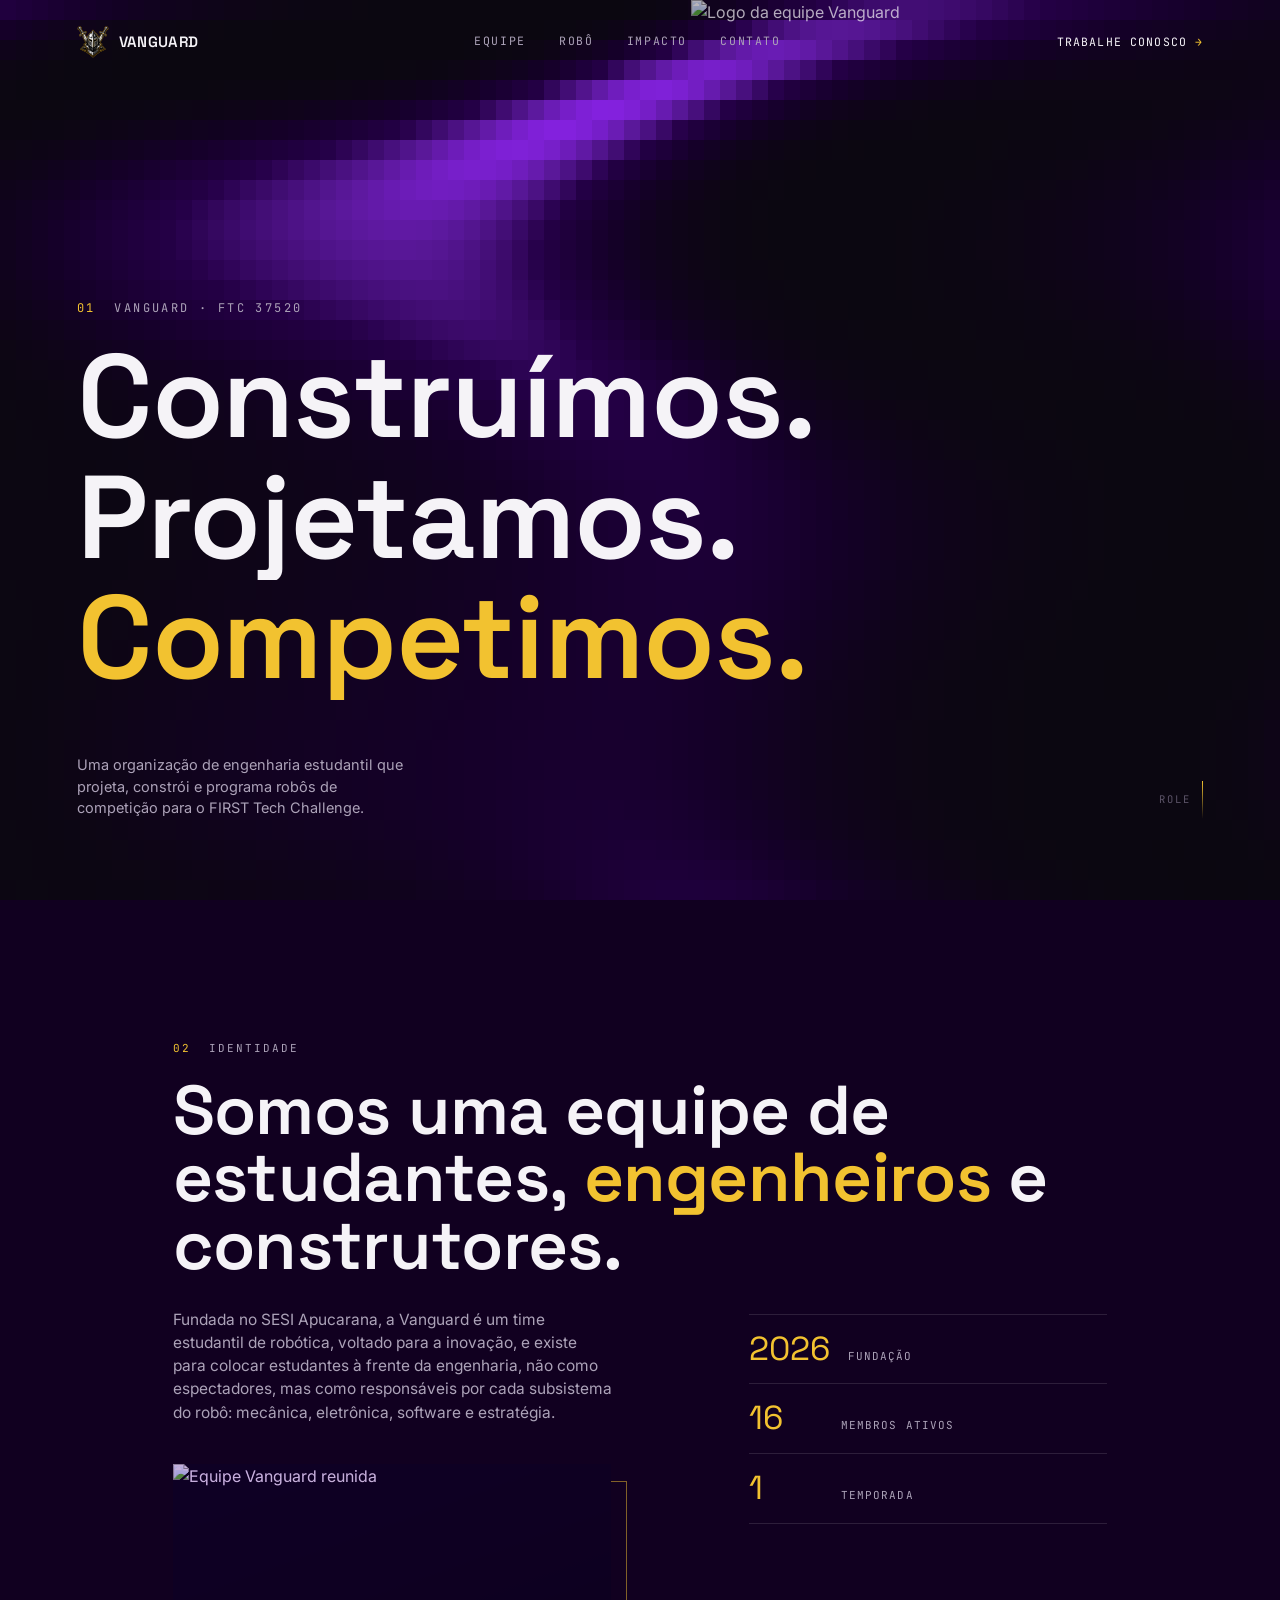
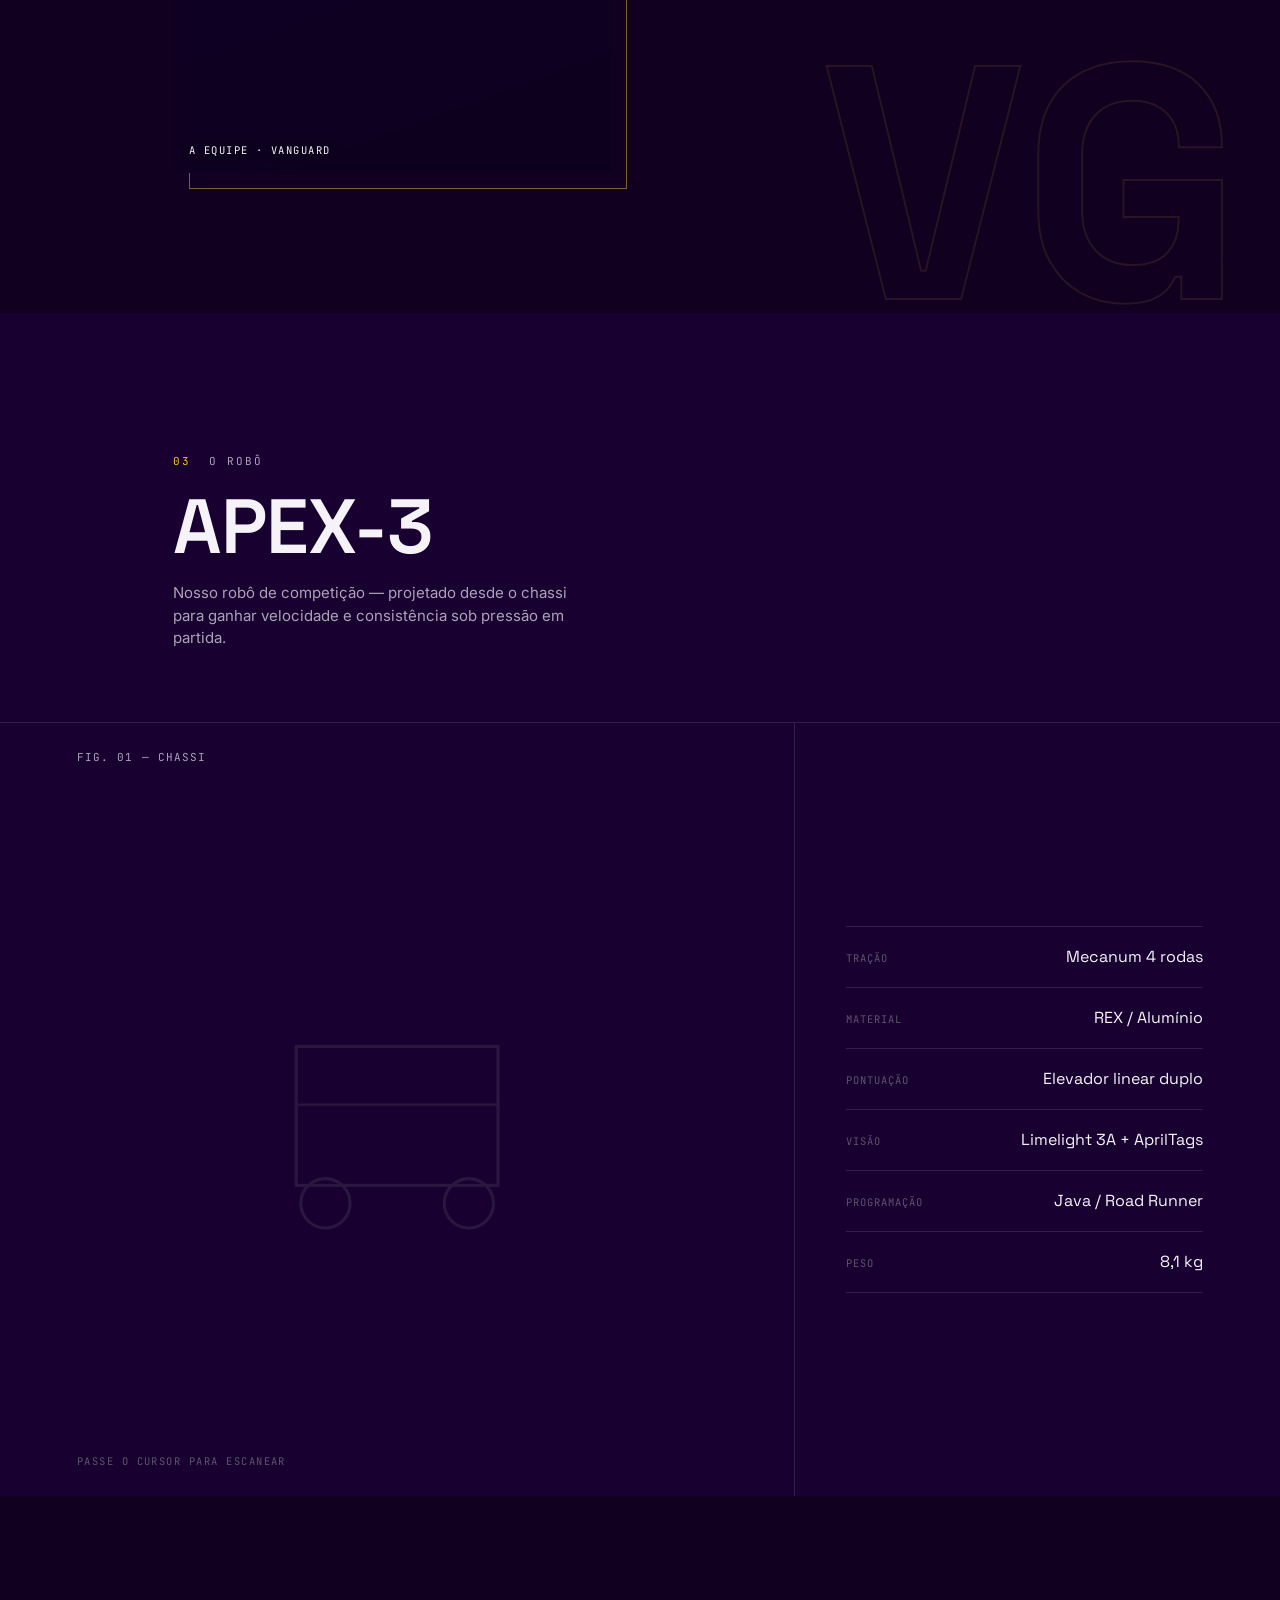
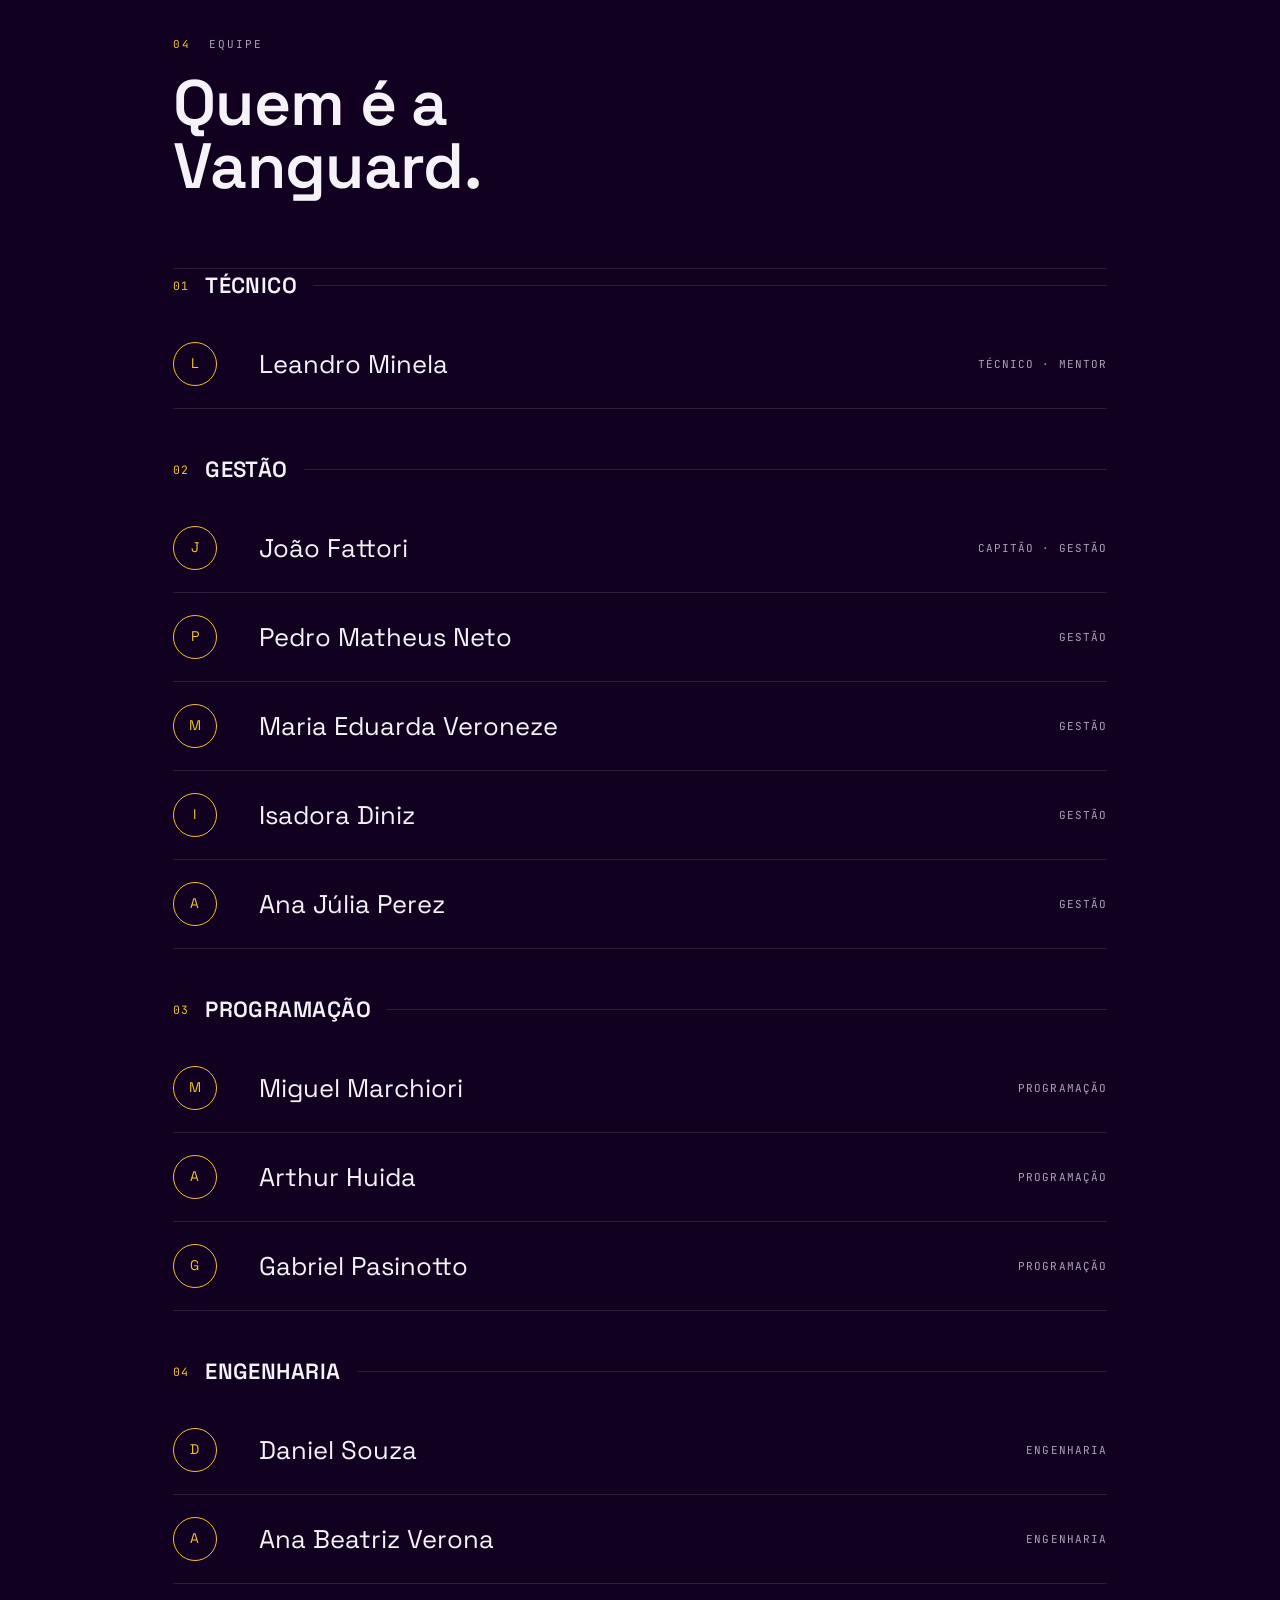
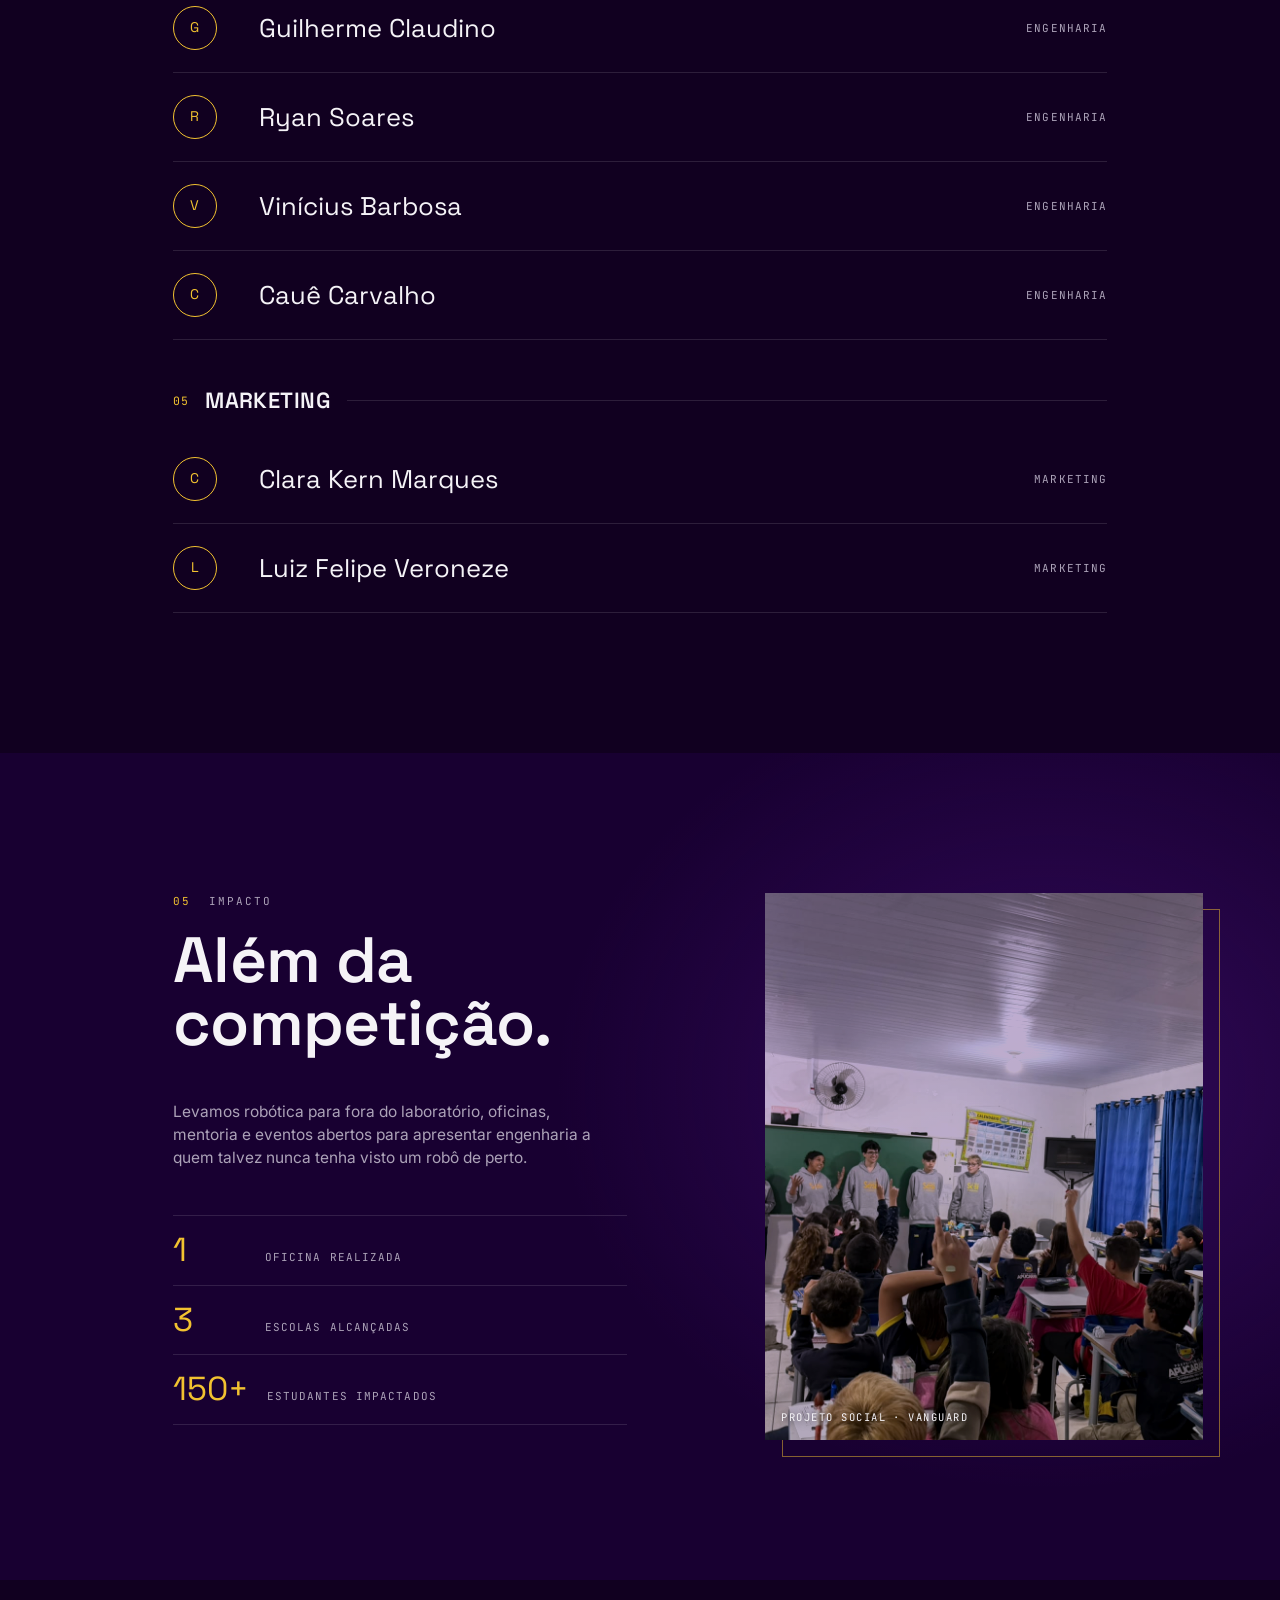
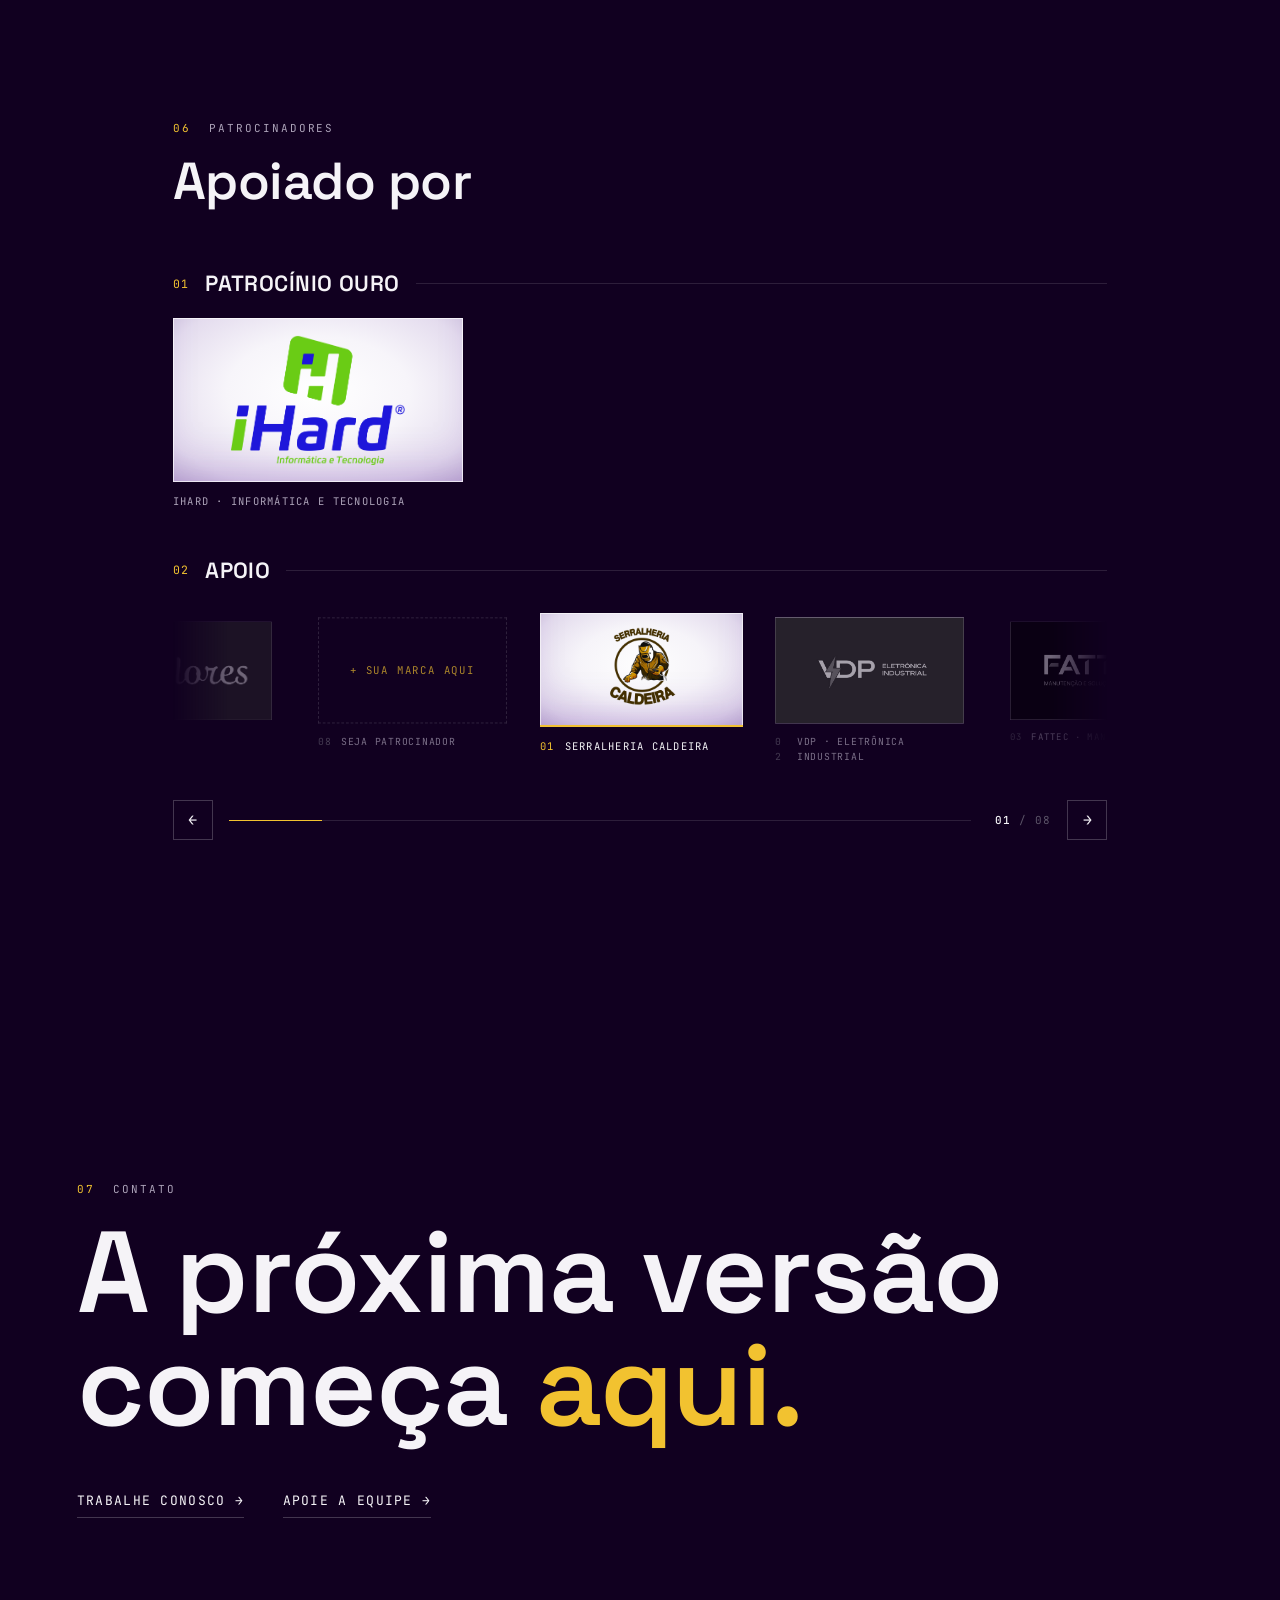
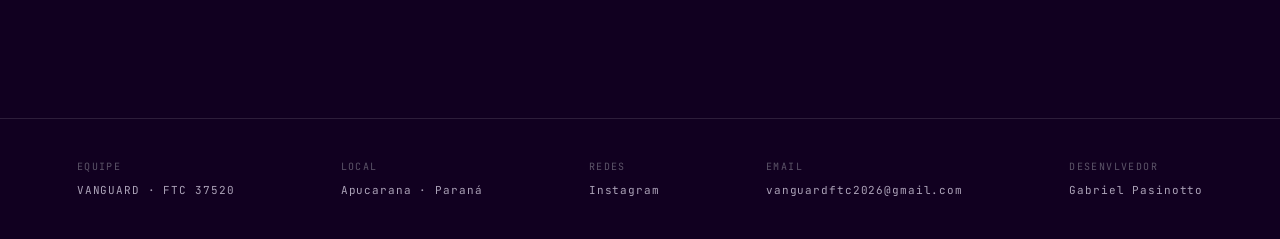
==== commit 5c1b4181: "sponsors add" ====
--- a/index.html
+++ b/index.html
@@ -310,10 +310,7 @@
               </a>
             </div>
 
-            <!-- ---------- Apoio (carrossel infinito) ----------
-                 Para cada apoiador, copie um bloco <a class="sponsor"> ... </a>.
-                 PNG/SVG aparecem inteiros; JPG preenche a placa.
-                 Sem site? Troque <a ...> por <div class="sponsor"> e </a> por </div>. -->
+            <!-- ---------- Apoio (carrossel infinito) ---------->
             <div class="team-divider"><span class="team-divider-num">02</span><span class="team-divider-label">Apoio</span><span class="team-divider-line"></span></div>
             <div class="sponsor-rail" data-rail>
               <div class="sponsor-track" tabindex="0" aria-label="Apoiadores — arraste para ver mais">
@@ -334,23 +331,23 @@
                 </a>
 
                 <a class="sponsor" href="SITE-DO-APOIADOR" target="_blank" rel="noopener noreferrer">
-                  <span class="sponsor-plate sponsor-plate--fill"><img src="media/sponsors/G.A. Calhas_logo.jpg" alt="G.A. Calhas e Rufos" loading="lazy" /></span>
+                  <span class="sponsor-plate"><img src="media/sponsors/G.A_logo.jpg" alt="G.A. Calhas e Rufos" loading="lazy" /></span>
                   <span class="sponsor-name">G.A. · Calhas e Rufos</span>
                 </a>
 
                 <a class="sponsor" href="SITE-DO-APOIADOR" target="_blank" rel="noopener noreferrer">
-                  <span class="sponsor-plate"><img src="media/sponsors/apoiador1.png" alt="Nome do apoiador" loading="lazy" /></span>
-                  <span class="sponsor-name">Nome do apoiador</span>
-                </a>
-
-                <a class="sponsor" href="SITE-DO-APOIADOR" target="_blank" rel="noopener noreferrer">
-                  <span class="sponsor-plate"><img src="media/sponsors/apoiador1.png" alt="Nome do apoiador" loading="lazy" /></span>
-                  <span class="sponsor-name">Nome do apoiador</span>
-                </a>
-
-                <a class="sponsor" href="SITE-DO-APOIADOR" target="_blank" rel="noopener noreferrer">
-                  <span class="sponsor-plate"><img src="media/sponsors/apoiador1.png" alt="Nome do apoiador" loading="lazy" /></span>
-                  <span class="sponsor-name">Nome do apoiador</span>
+                  <span class="sponsor-plate"><img src="media/sponsors/mbv.jpg" alt="MBV_confeccoes" loading="lazy" /></span>
+                  <span class="sponsor-name">MBV · Confecções</span>
+                </a>
+
+                <a class="sponsor" href="SITE-DO-APOIADOR" target="_blank" rel="noopener noreferrer">
+                  <span class="sponsor-plate"><img src="media/sponsors/coroa-js.jpg" alt="Concept_jeans" loading="lazy" /></span>
+                  <span class="sponsor-name">Concept Jeans</span>
+                </a>
+
+                <a class="sponsor" href="SITE-DO-APOIADOR" target="_blank" rel="noopener noreferrer">
+                  <span class="sponsor-plate"><img src="media/sponsors/dflores.jpg" alt="Dflores" loading="lazy" /></span>
+                  <span class="sponsor-name">D'Flores</span>
                 </a>
                 <!-- repita o bloco acima para cada apoiador -->
 
@@ -394,6 +391,8 @@
         <div class="foot-col">
           <span class="t">Email</span><a href="mailto:vanguardftc2026@gmail.com" data-email="vanguardftc2026@gmail.com">vanguardftc2026@gmail.com</a>
         </div>
+        <div class="foot-col">
+          <spam class="t">Desenvlvedor</spam><a href="https://github.com/Gabriel-Pasi">Gabriel Pasinotto</a></div>
       </div>
     </footer>
 
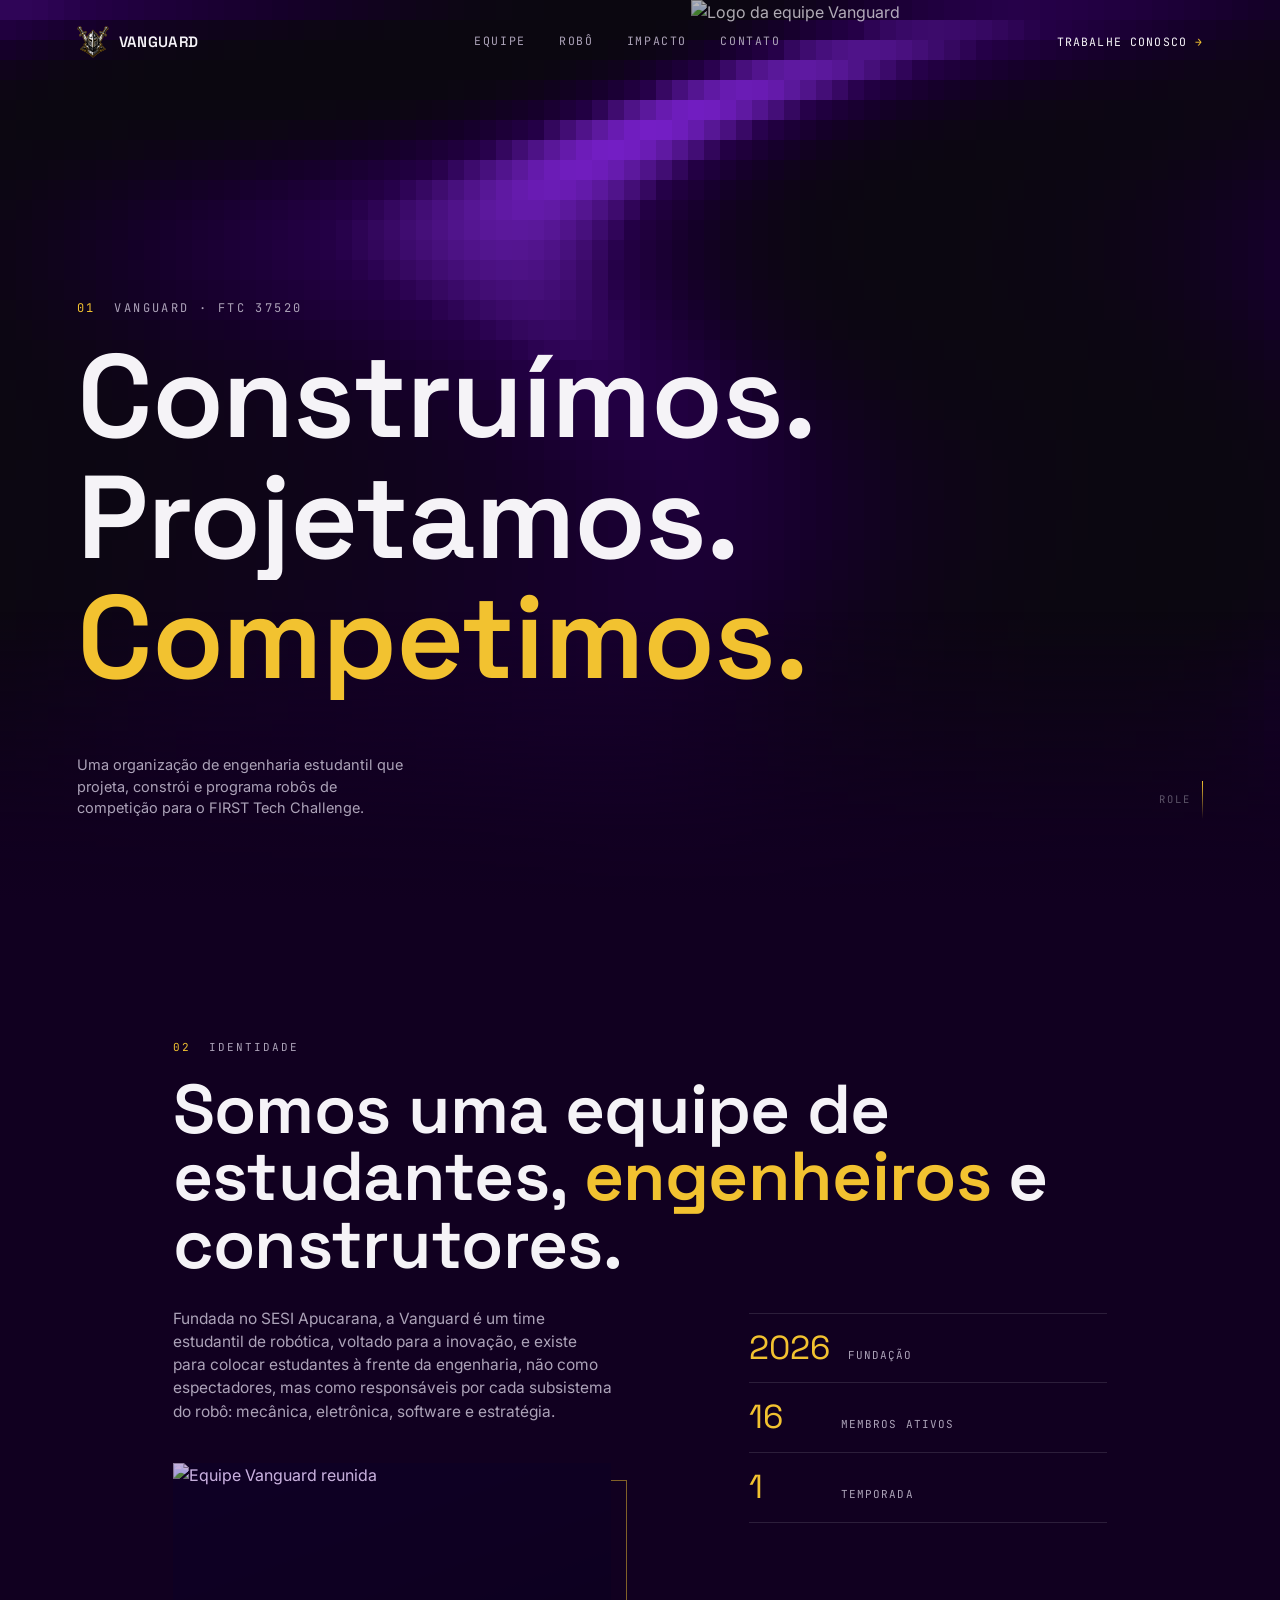
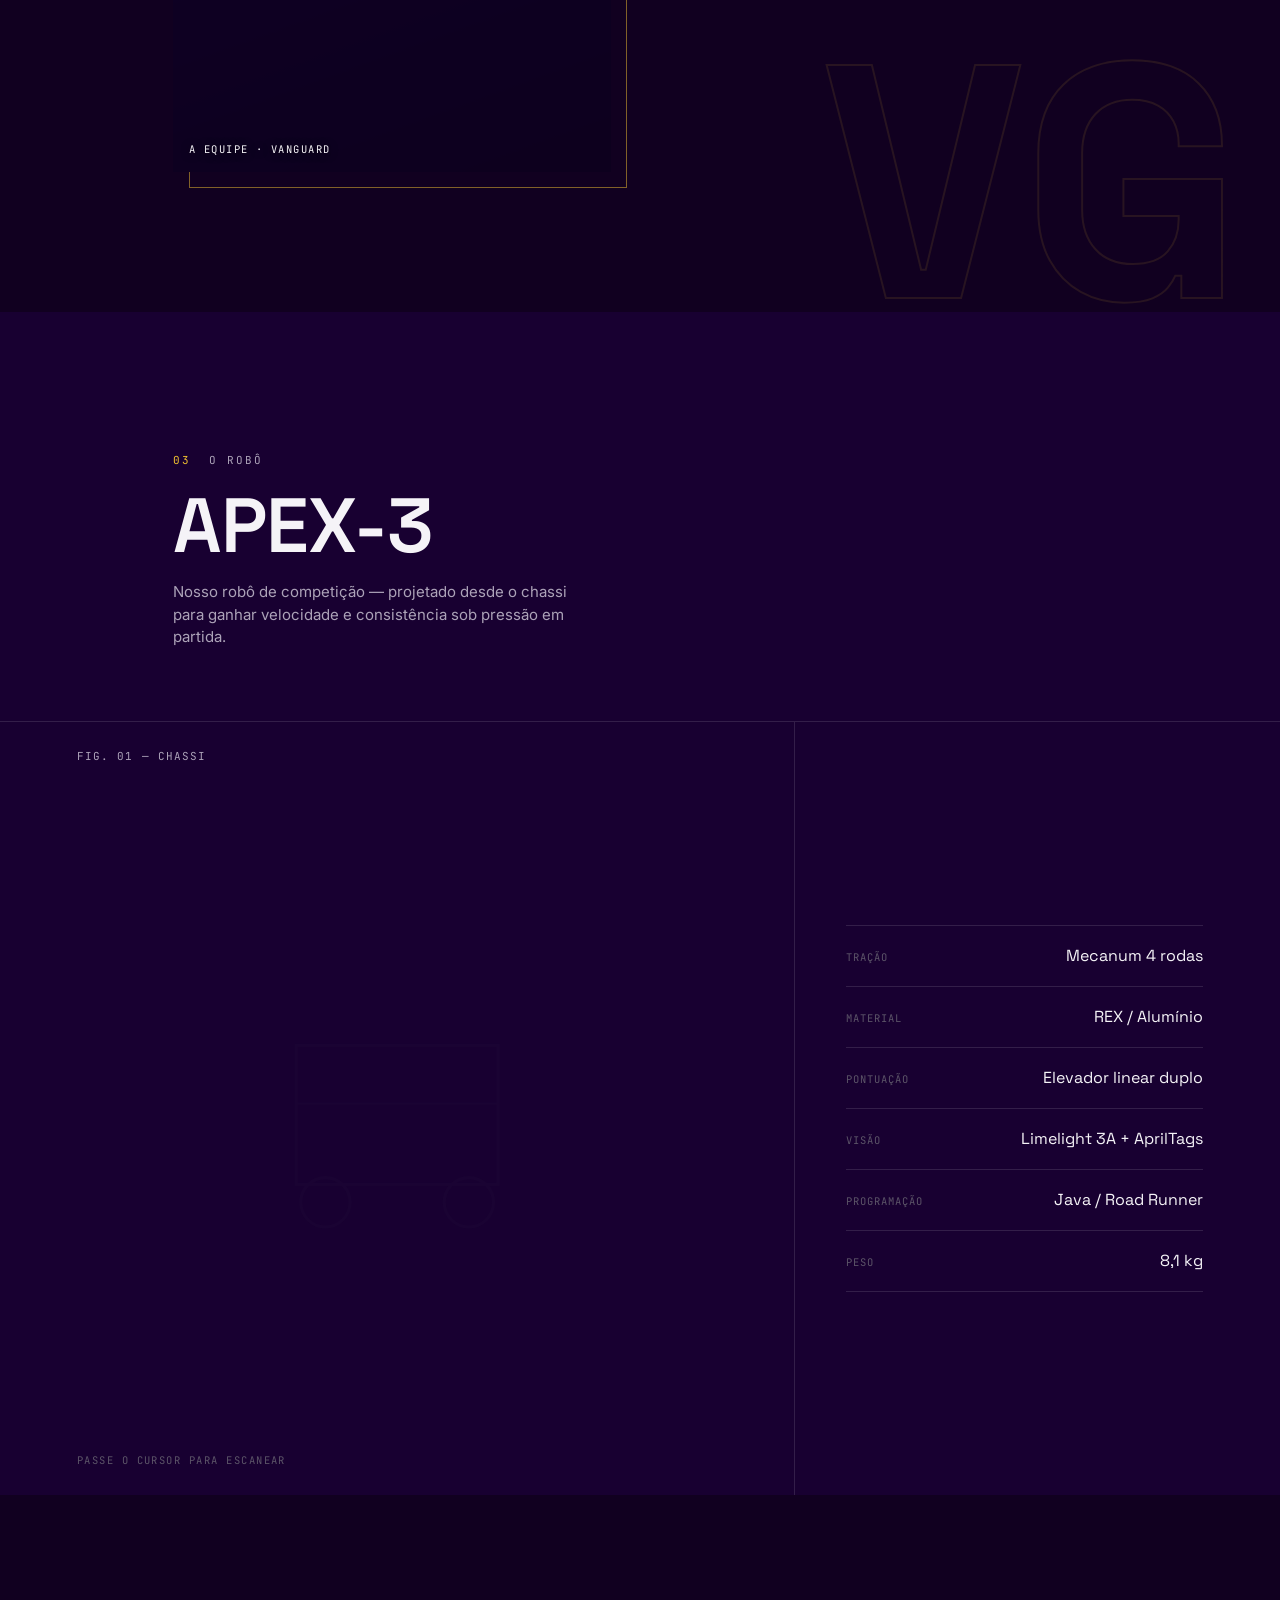
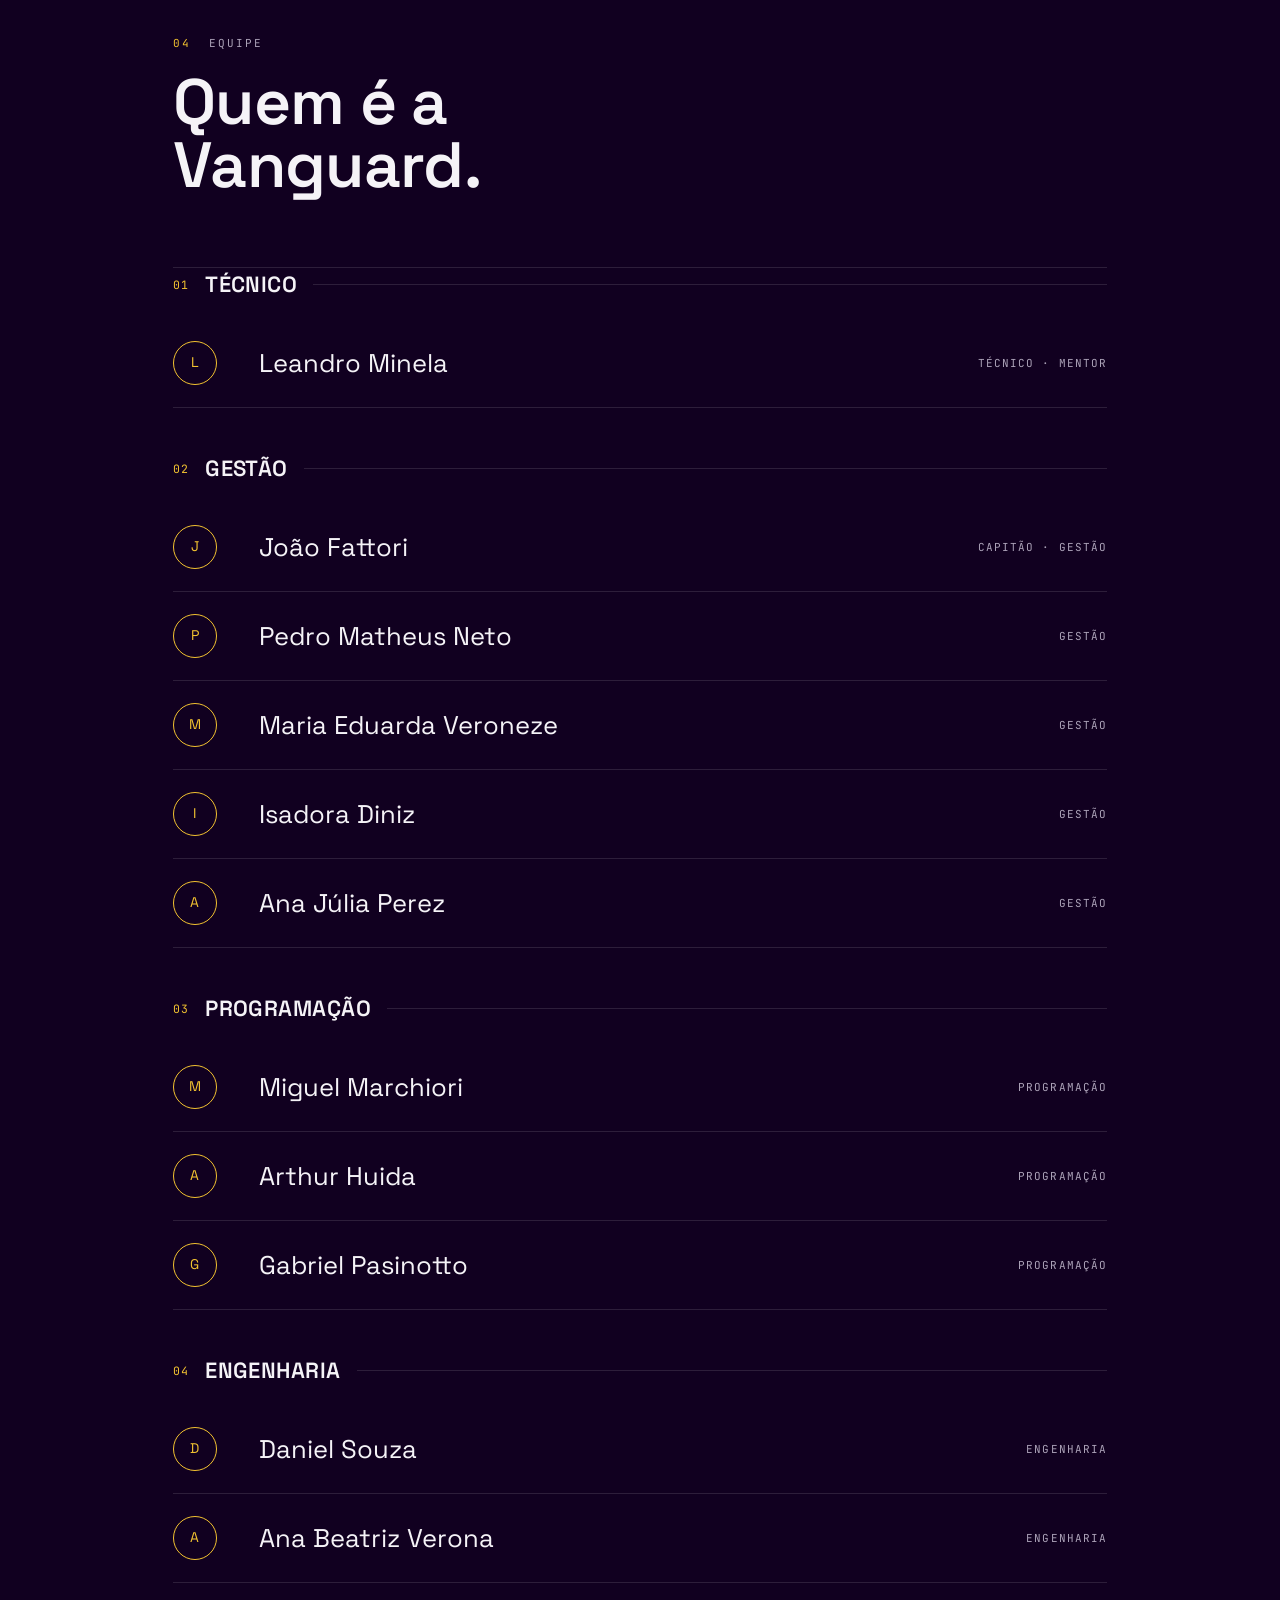
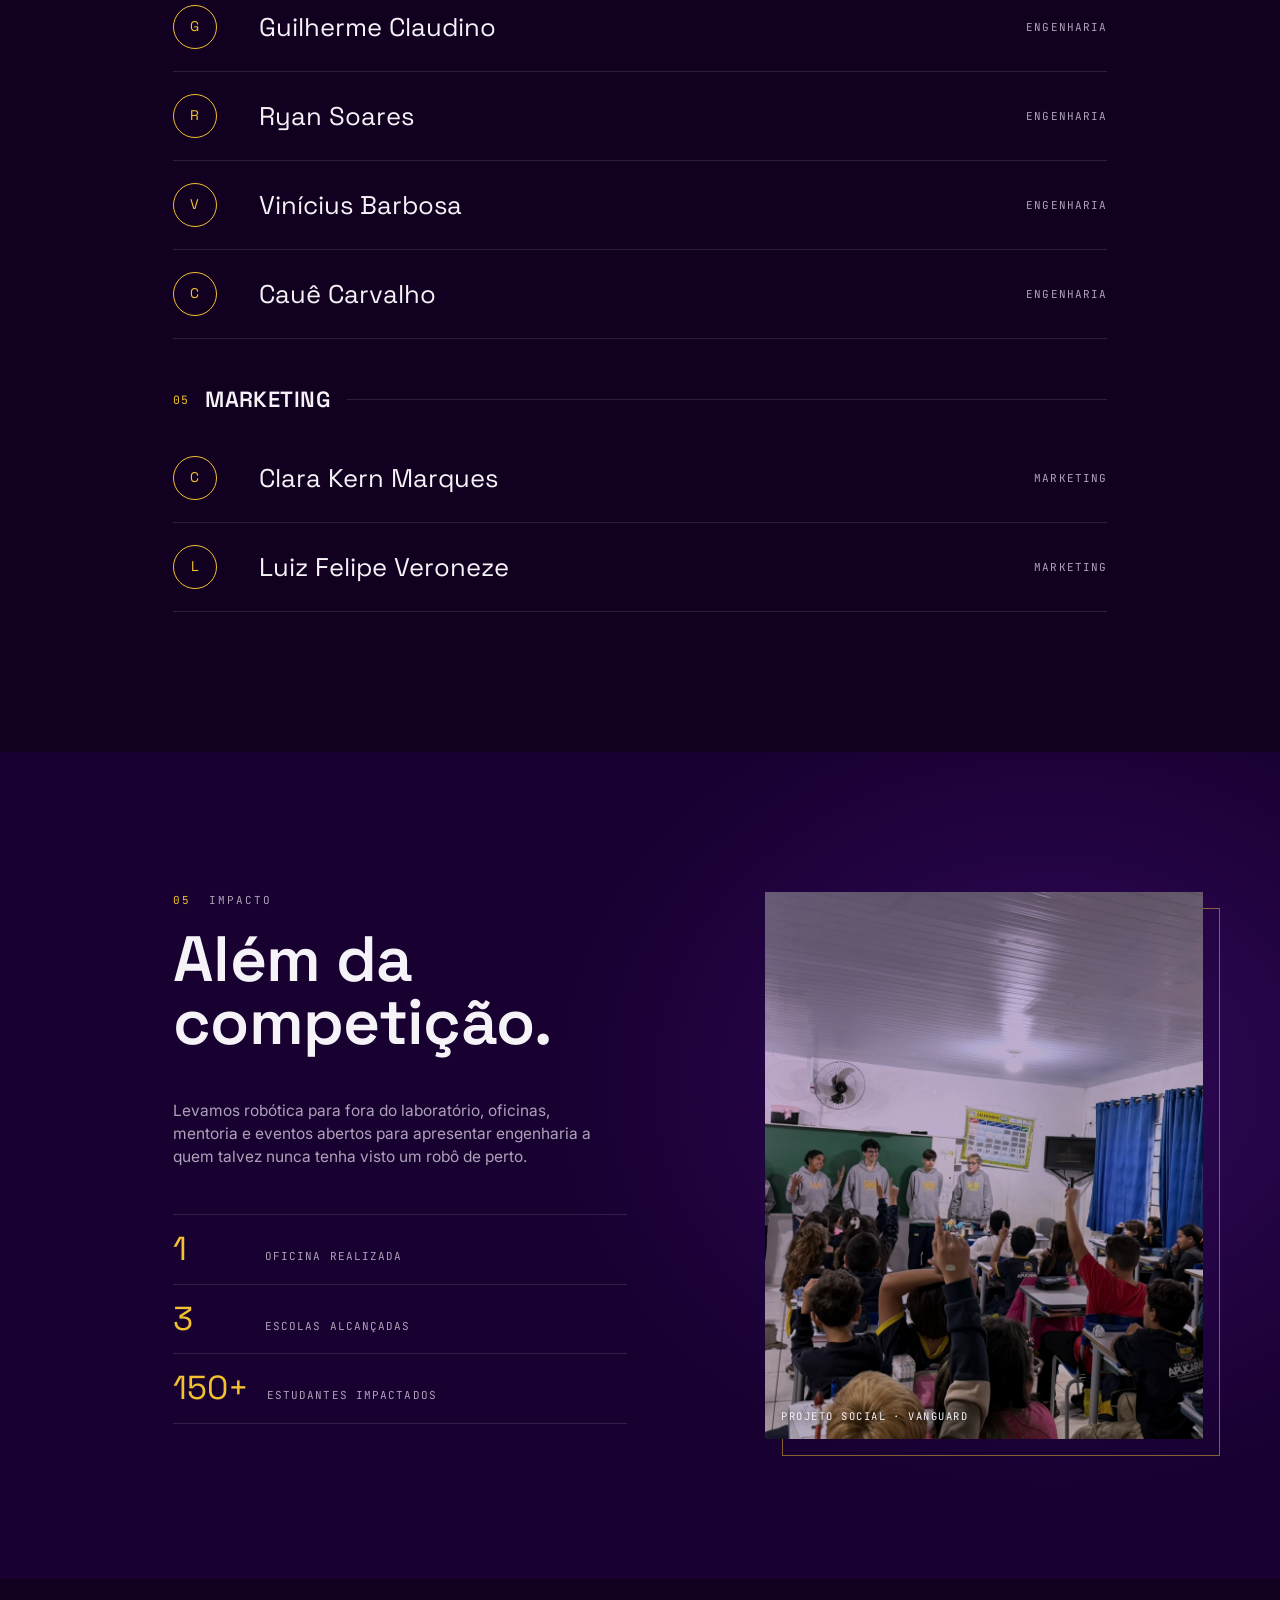
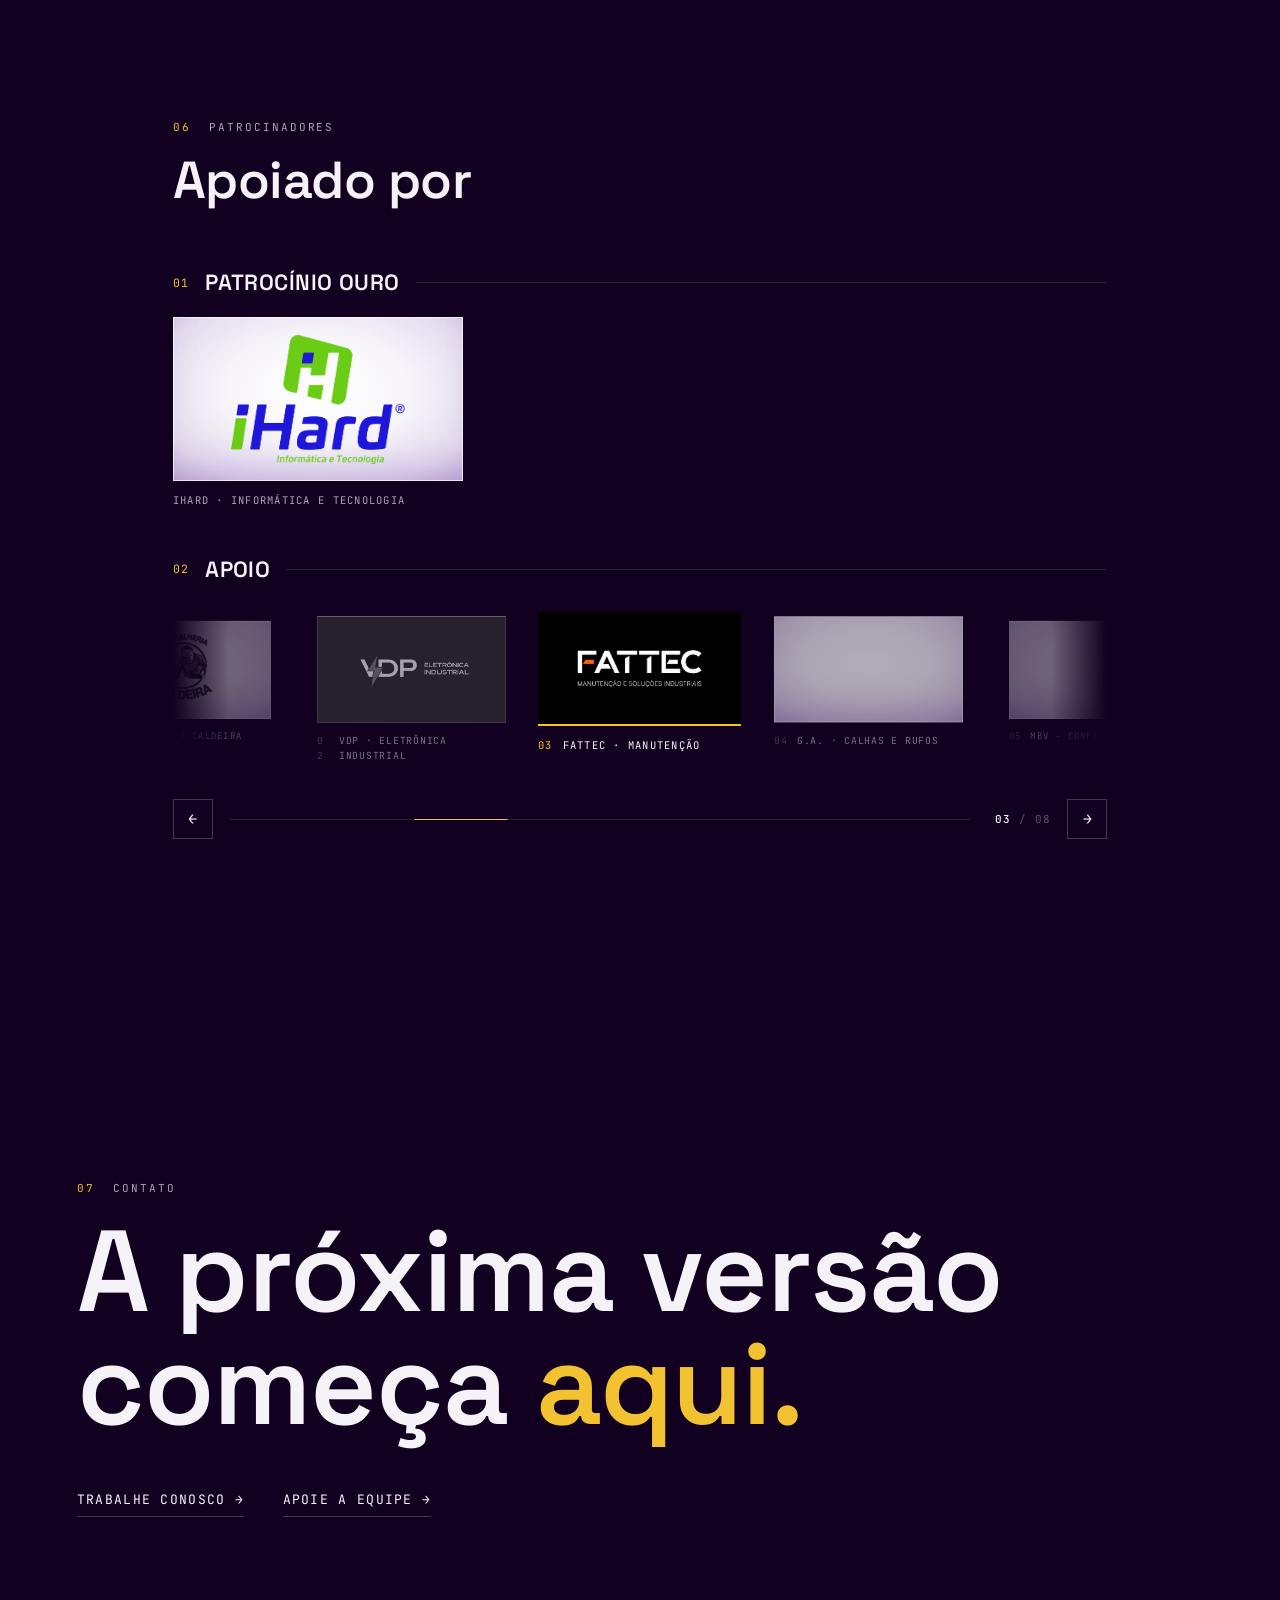
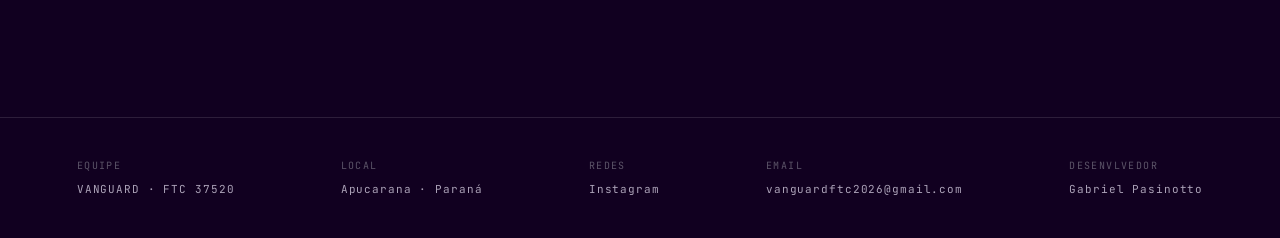
==== commit 1ba46e87: "href sponsors fix" ====
--- a/index.html
+++ b/index.html
@@ -315,37 +315,37 @@
             <div class="sponsor-rail" data-rail>
               <div class="sponsor-track" tabindex="0" aria-label="Apoiadores — arraste para ver mais">
 
-                <a class="sponsor" href="SITE-DO-APOIADOR" target="_blank" rel="noopener noreferrer">
+                <a class="sponsor" href="" target="_blank" rel="noopener noreferrer">
                   <span class="sponsor-plate"><img src="media/sponsors/serralheria_caldeira_transparente.png" alt="Serralheria Caldeira" loading="lazy" /></span>
                   <span class="sponsor-name">Serralheria Caldeira</span>
                 </a>
 
-                <a class="sponsor" href="SITE-DO-APOIADOR" target="_blank" rel="noopener noreferrer">
+                <a class="sponsor" href="" target="_blank" rel="noopener noreferrer">
                   <span class="sponsor-plate"><img src="media/sponsors/VDP_logo.jpeg" alt="VDP Eletrônica Industrial" loading="lazy" /></span>
                   <span class="sponsor-name">VDP · Eletrônica Industrial</span>
                 </a>
 
-                <a class="sponsor" href="SITE-DO-APOIADOR" target="_blank" rel="noopener noreferrer">
+                <a class="sponsor" href="" target="_blank" rel="noopener noreferrer">
                   <span class="sponsor-plate"><img src="media/sponsors/fattec_logo.jpeg" alt="Fattec Manutenção" loading="lazy" /></span>
                   <span class="sponsor-name">Fattec · Manutenção</span>
                 </a>
 
-                <a class="sponsor" href="SITE-DO-APOIADOR" target="_blank" rel="noopener noreferrer">
+                <a class="sponsor" href="" target="_blank" rel="noopener noreferrer">
                   <span class="sponsor-plate"><img src="media/sponsors/G.A_logo.jpg" alt="G.A. Calhas e Rufos" loading="lazy" /></span>
                   <span class="sponsor-name">G.A. · Calhas e Rufos</span>
                 </a>
 
-                <a class="sponsor" href="SITE-DO-APOIADOR" target="_blank" rel="noopener noreferrer">
+                <a class="sponsor" href="" target="_blank" rel="noopener noreferrer">
                   <span class="sponsor-plate"><img src="media/sponsors/mbv.jpg" alt="MBV_confeccoes" loading="lazy" /></span>
                   <span class="sponsor-name">MBV · Confecções</span>
                 </a>
 
-                <a class="sponsor" href="SITE-DO-APOIADOR" target="_blank" rel="noopener noreferrer">
+                <a class="sponsor" href="" target="_blank" rel="noopener noreferrer">
                   <span class="sponsor-plate"><img src="media/sponsors/coroa-js.jpg" alt="Concept_jeans" loading="lazy" /></span>
                   <span class="sponsor-name">Concept Jeans</span>
                 </a>
 
-                <a class="sponsor" href="SITE-DO-APOIADOR" target="_blank" rel="noopener noreferrer">
+                <a class="sponsor" href="" target="_blank" rel="noopener noreferrer">
                   <span class="sponsor-plate"><img src="media/sponsors/dflores.jpg" alt="Dflores" loading="lazy" /></span>
                   <span class="sponsor-name">D'Flores</span>
                 </a>
--- a/styles.css
+++ b/styles.css
@@ -729,4 +729,28 @@
   .sponsor-rail { --per-view: 1.5; --rail-gap: 12px; }
   .rail-btn { width: 36px; height: 36px; }
 }
-@media (prefers-reduced-motion: reduce) { .sponsor-track { scroll-behavior: auto; } }+@media (prefers-reduced-motion: reduce) { .sponsor-track { scroll-behavior: auto; } }
+/* degradê no pé do hero: o fundo animado "dissolve" na cor da página */
+.hero::after {
+  content: ""; position: absolute; left: 0; right: 0; bottom: 0; z-index: 0;
+  height: clamp(140px, 32vh, 340px);
+  background: linear-gradient(to bottom,
+    rgba(17, 0, 32, 0) 0%,
+    rgba(17, 0, 32, .55) 45%,
+    rgba(17, 0, 32, .9) 75%,
+    var(--bg) 100%);
+  pointer-events: none;
+}
+/* ao rolar, o fundo animado escurece e desce mais devagar (parallax) */
+.hero-bg {
+  opacity: calc(1 - var(--hero-p, 0) * .75);
+  transform: translate3d(0, calc(var(--hero-p, 0) * 18vh), 0);
+}
+.hero-title, .hero-label {
+  transform: translate3d(0, calc(var(--hero-p, 0) * -6vh), 0);
+  opacity: calc(1 - var(--hero-p, 0) * 1.1);
+}
+/* o logo grande também some aos poucos (filter soma com a opacidade que ele já tem) */
+.hero-render { filter: opacity(calc(1 - var(--hero-p, 0) * .9)); }
+/* a seção seguinte encosta no hero sem fresta */
+.hero + .section { margin-top: -1px; }
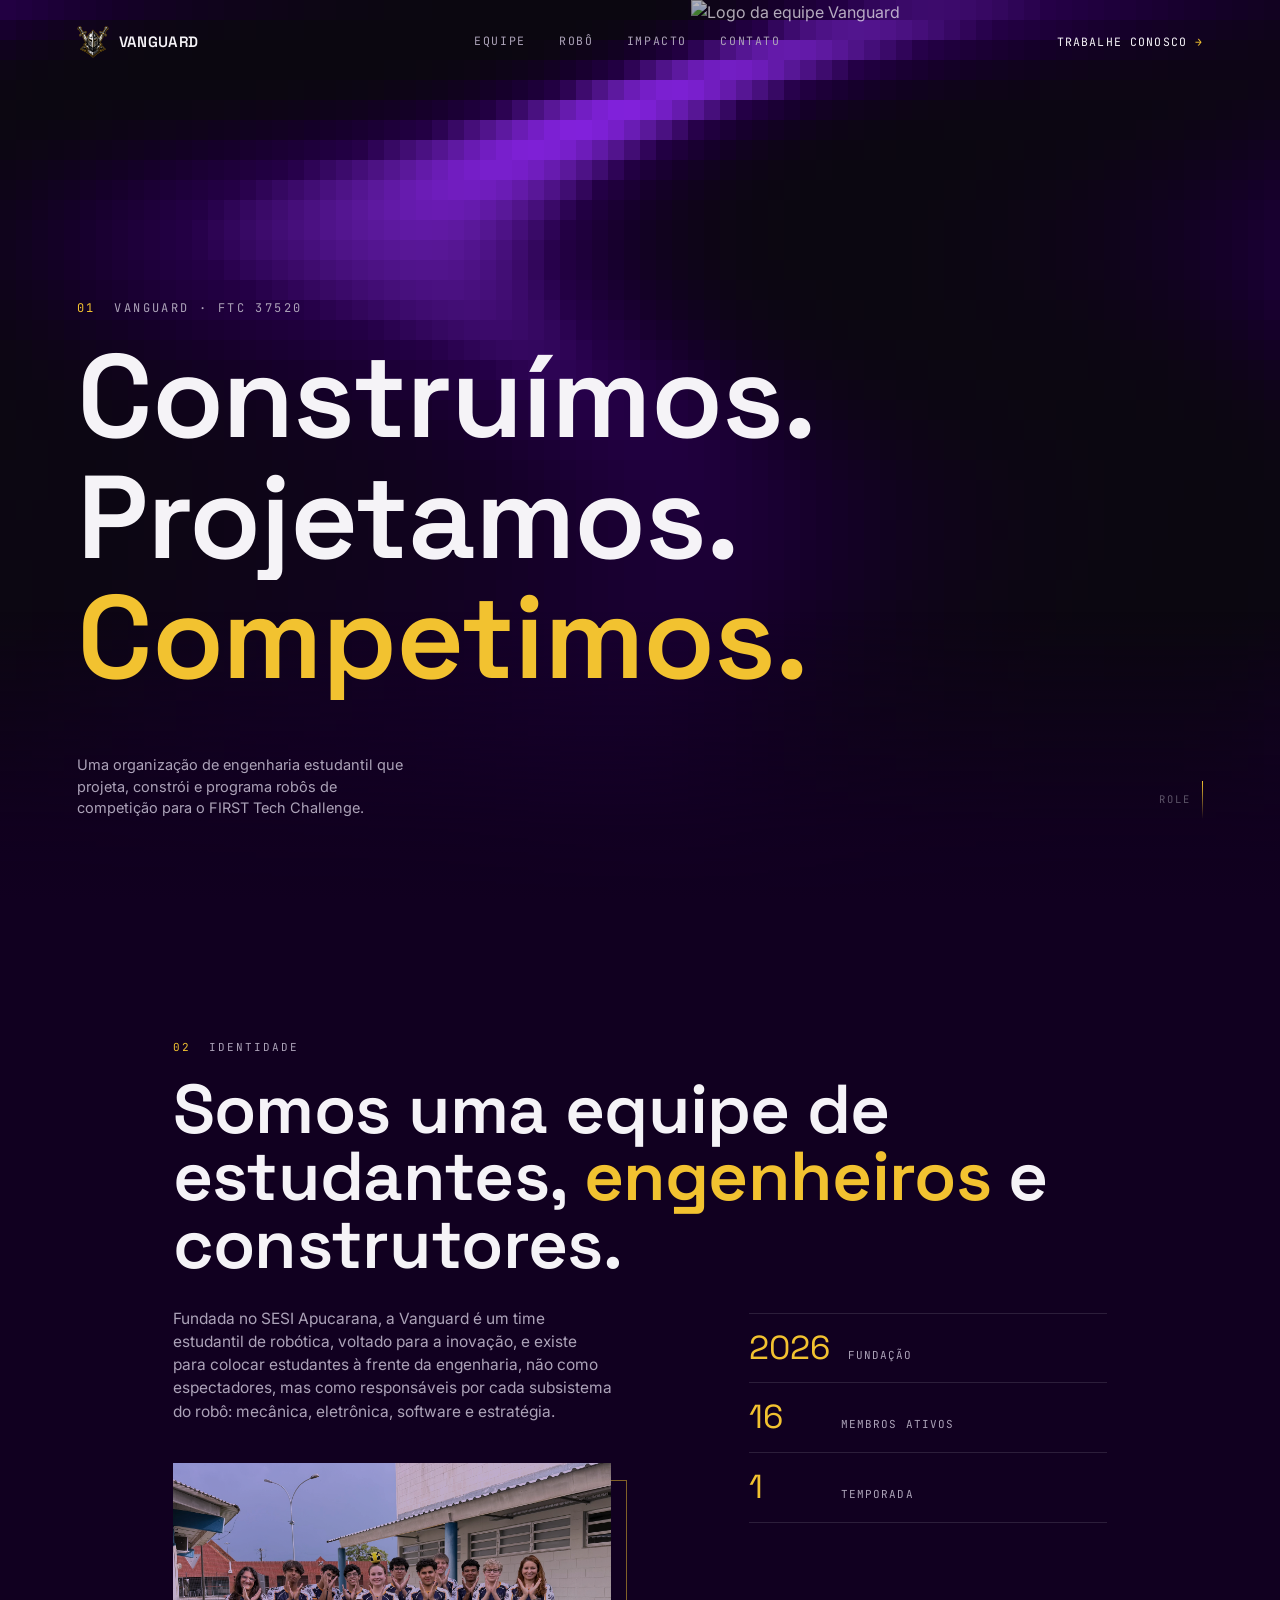
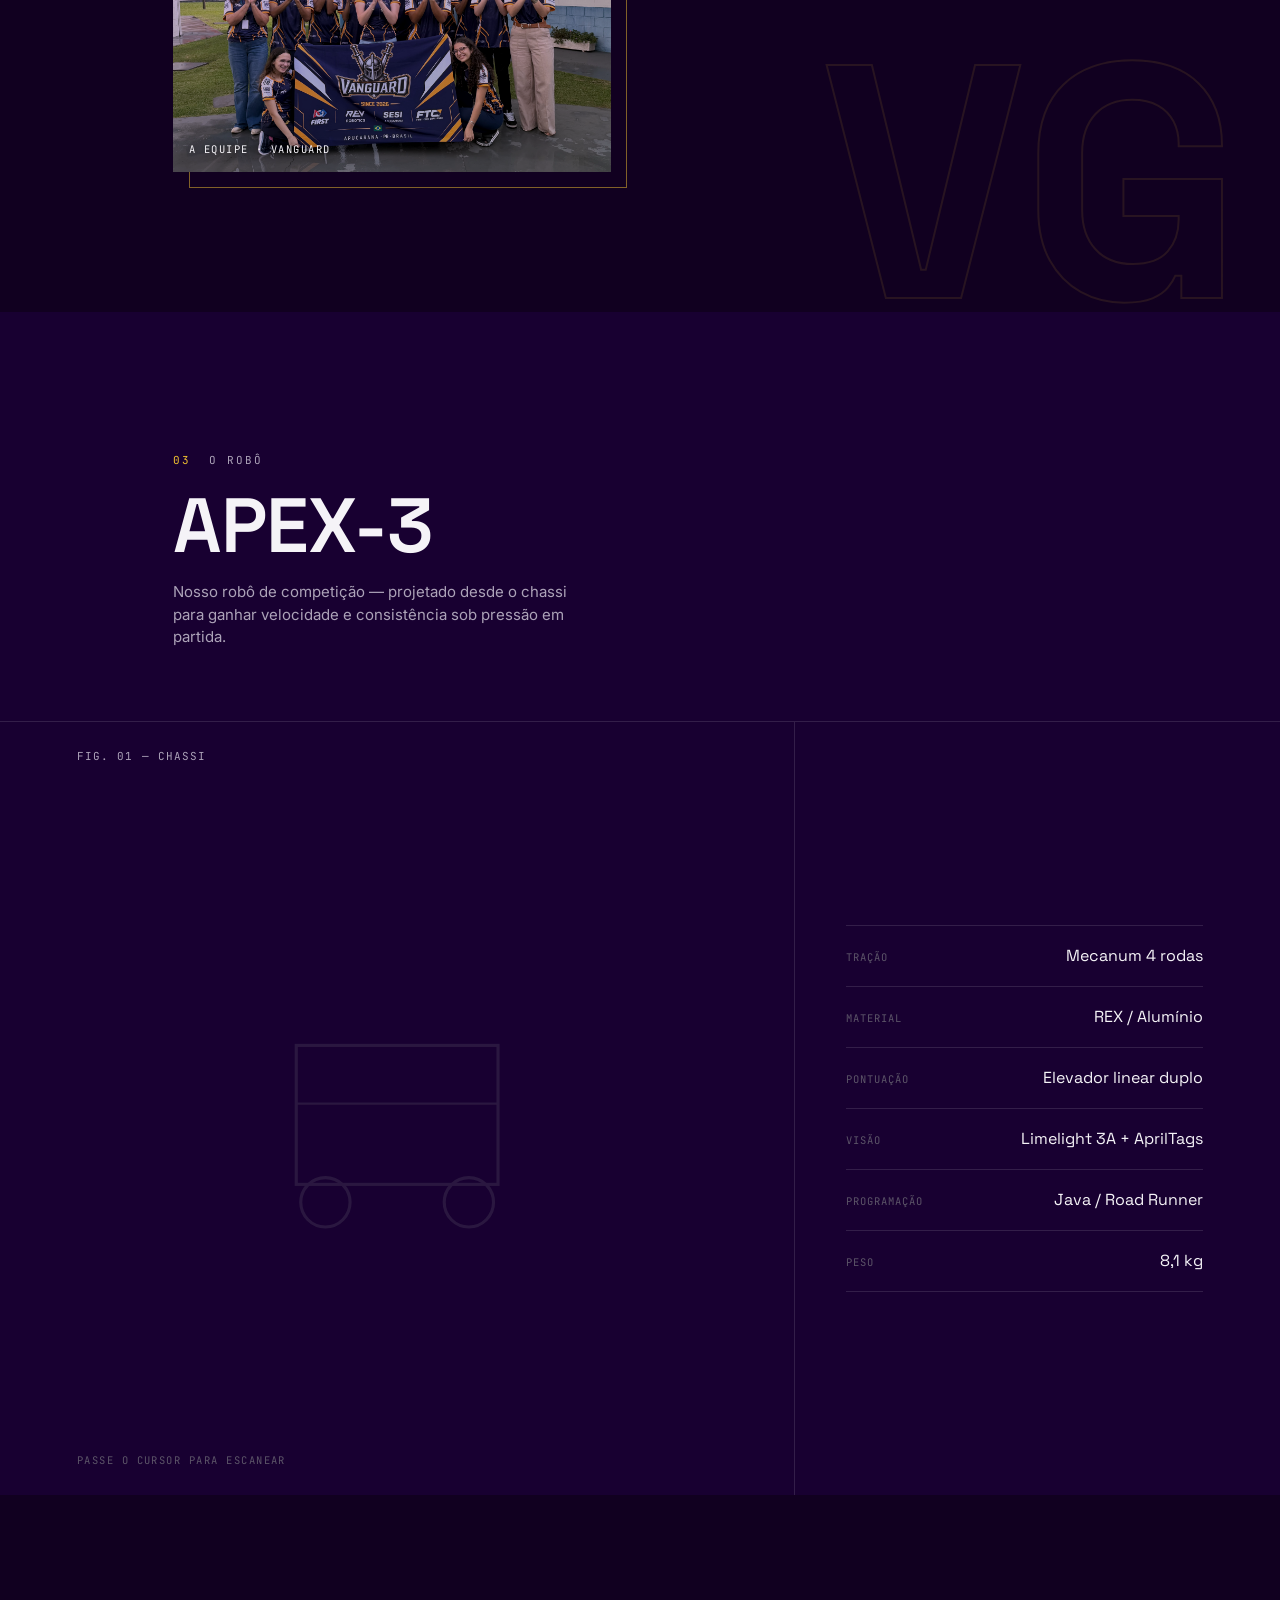
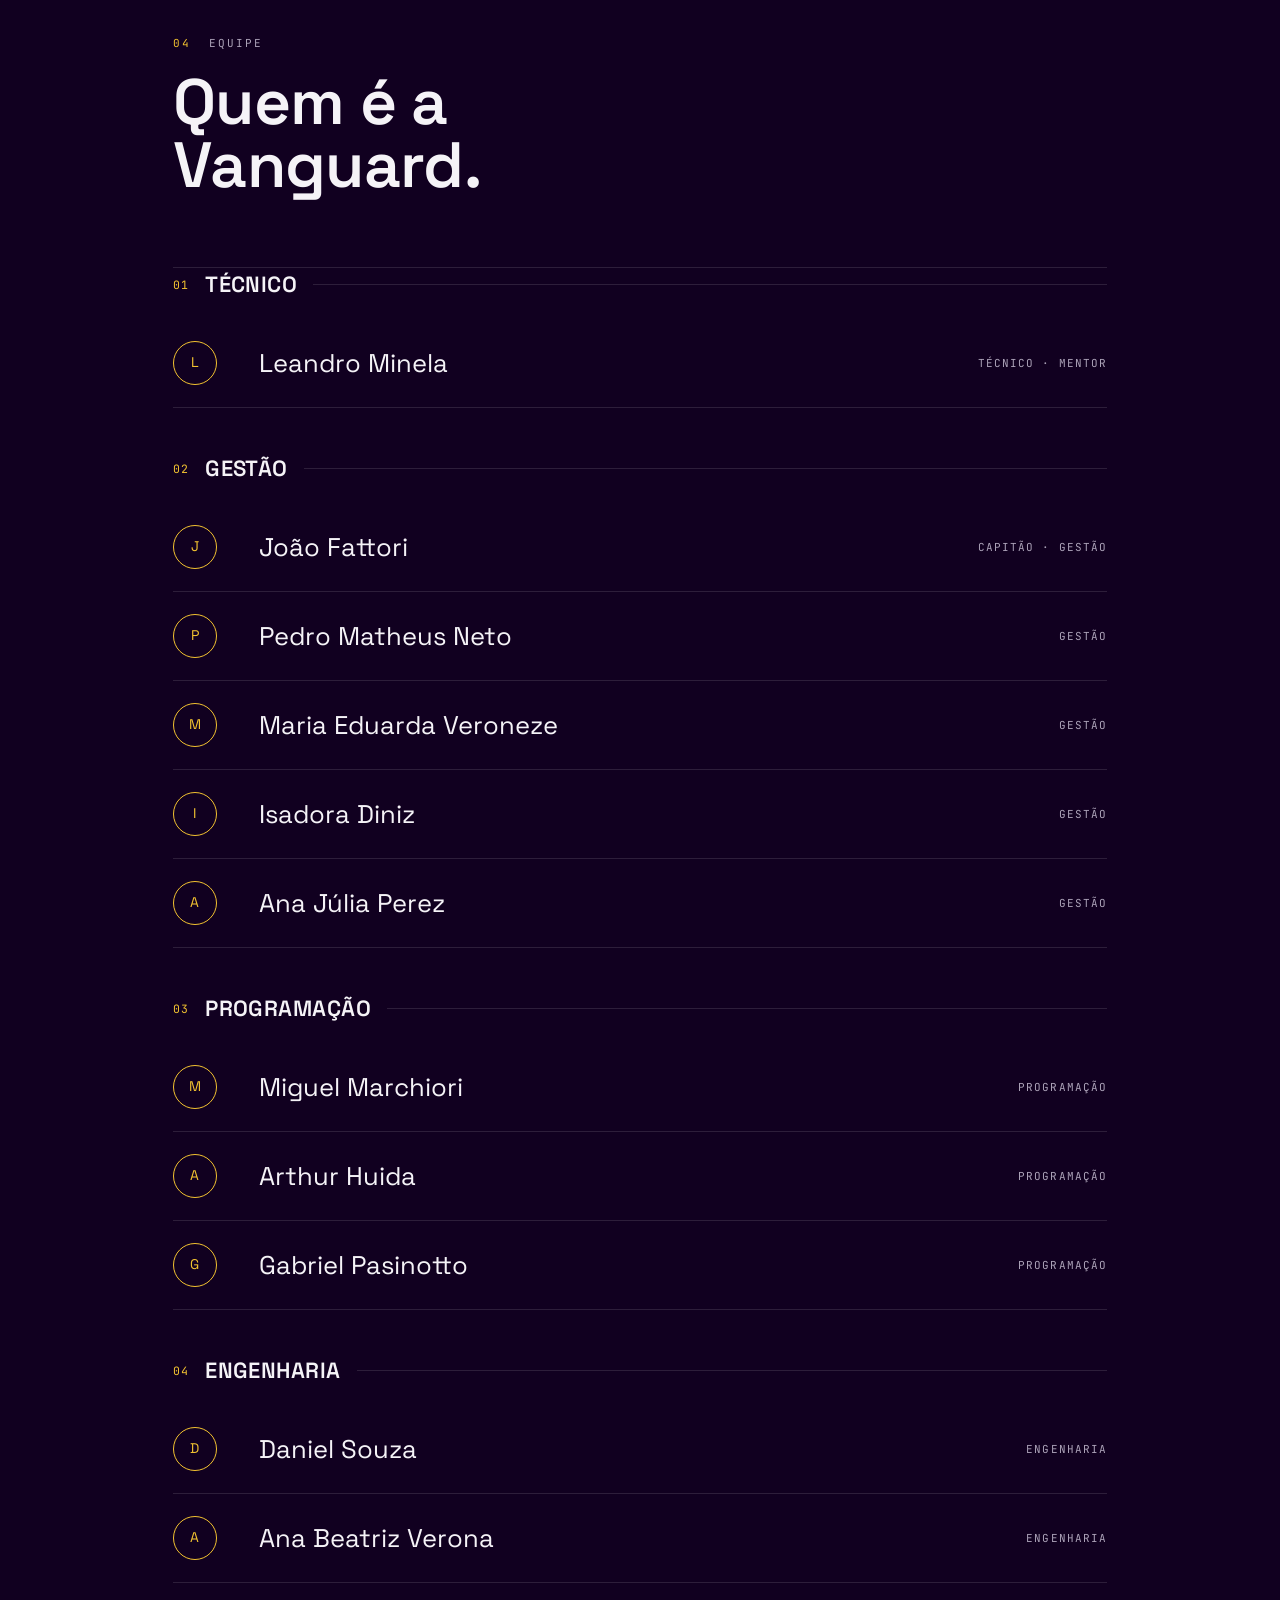
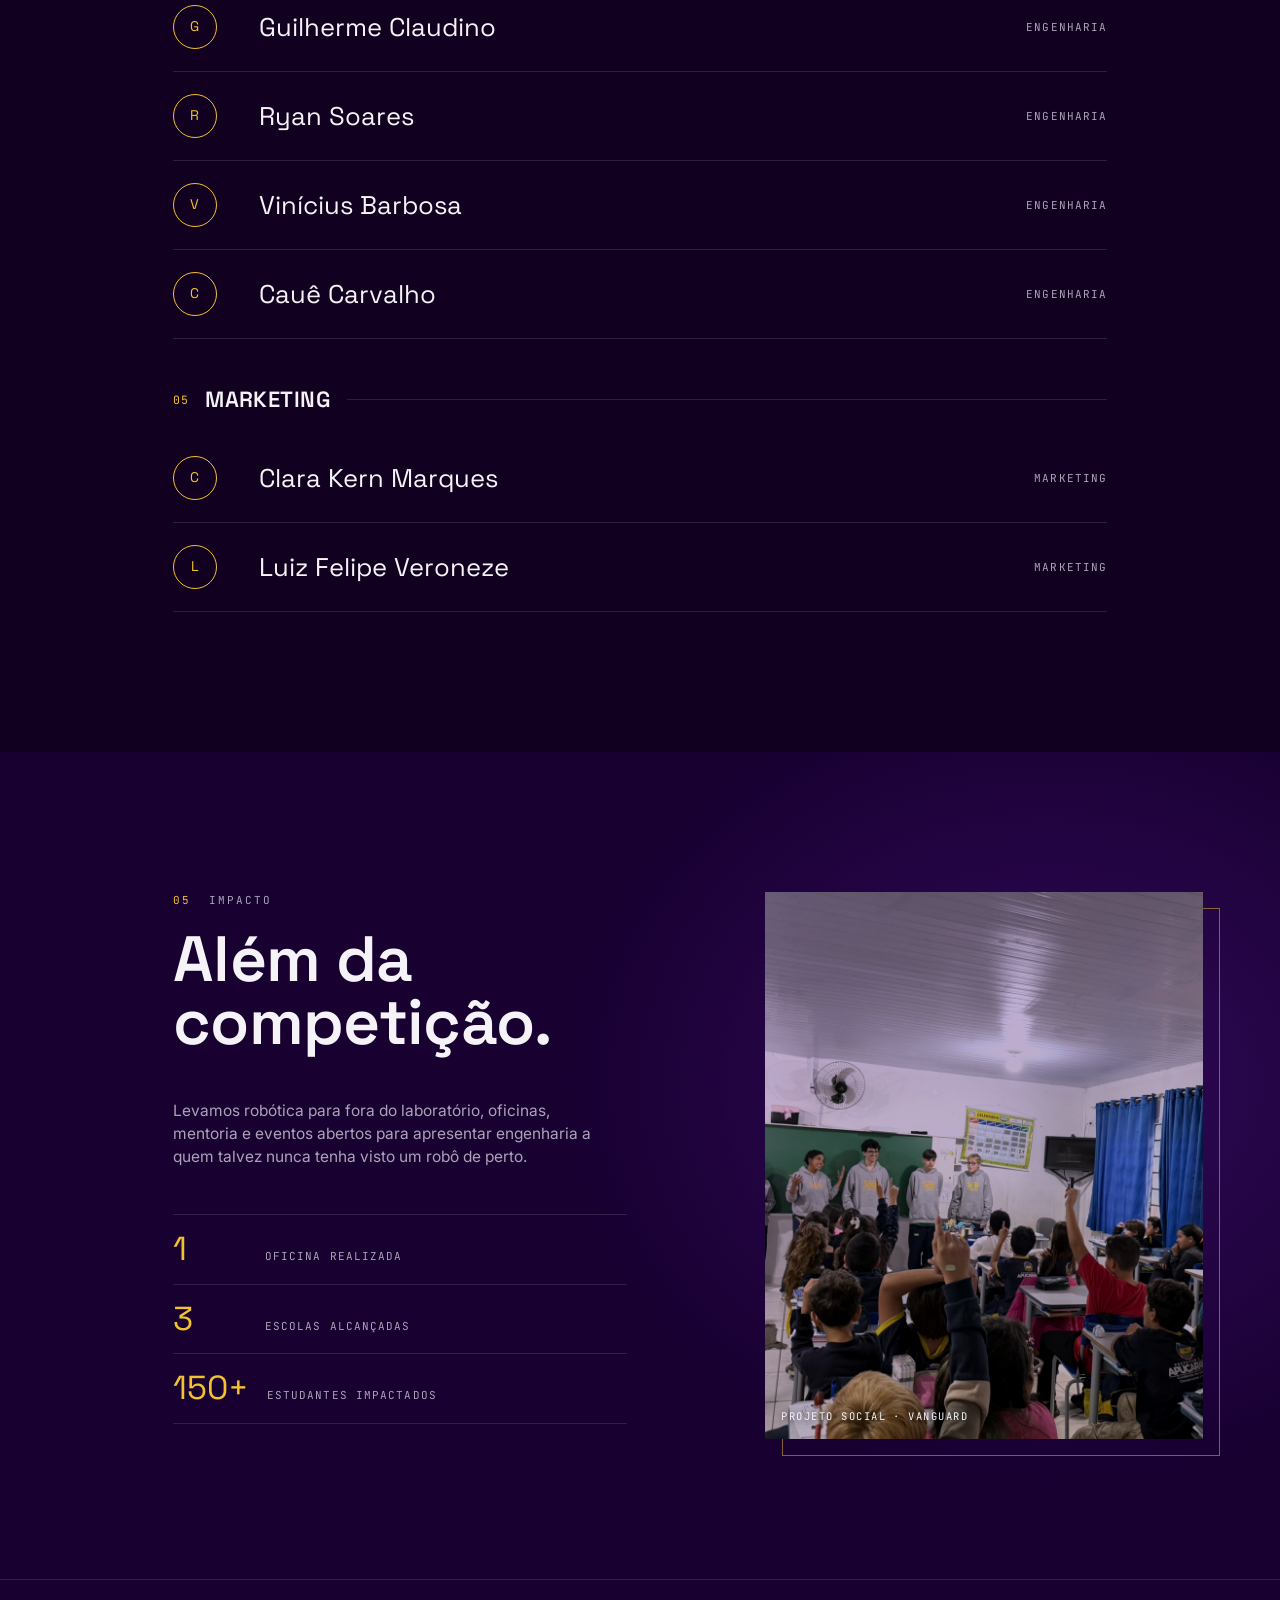
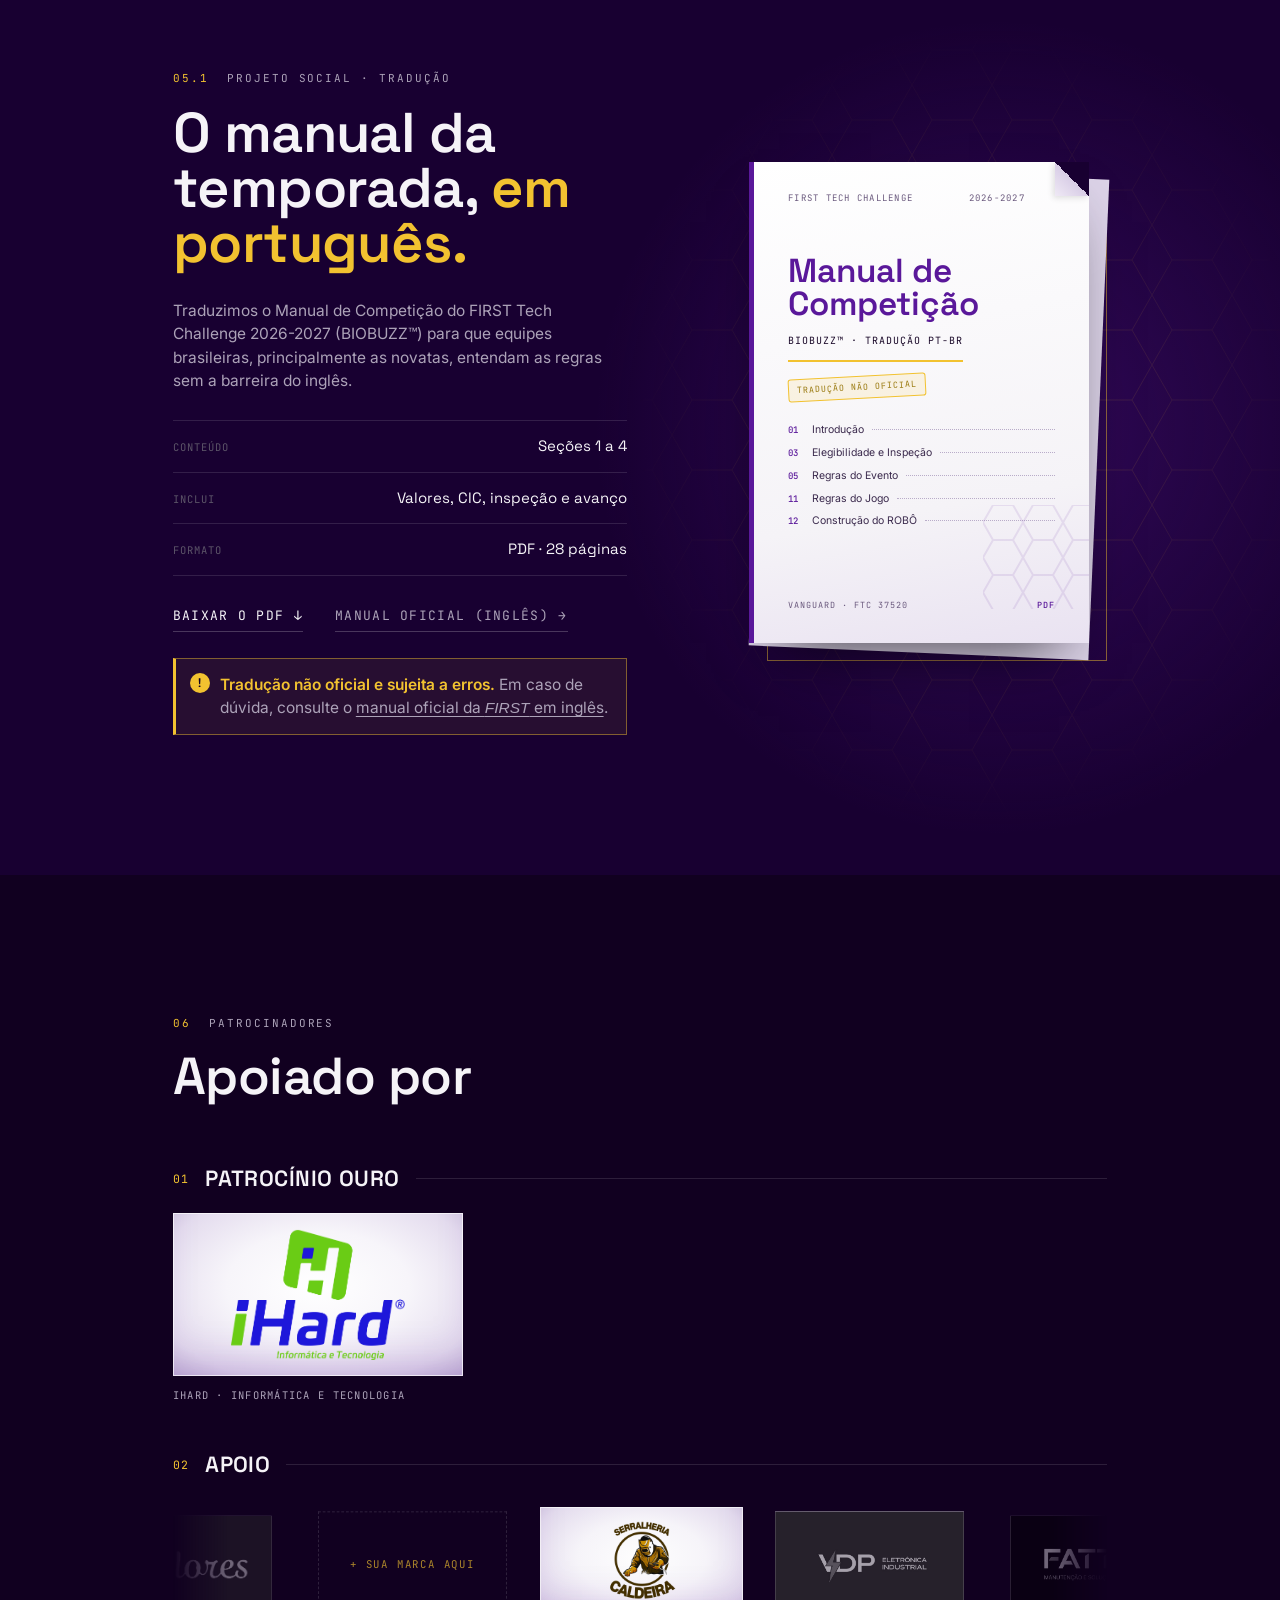
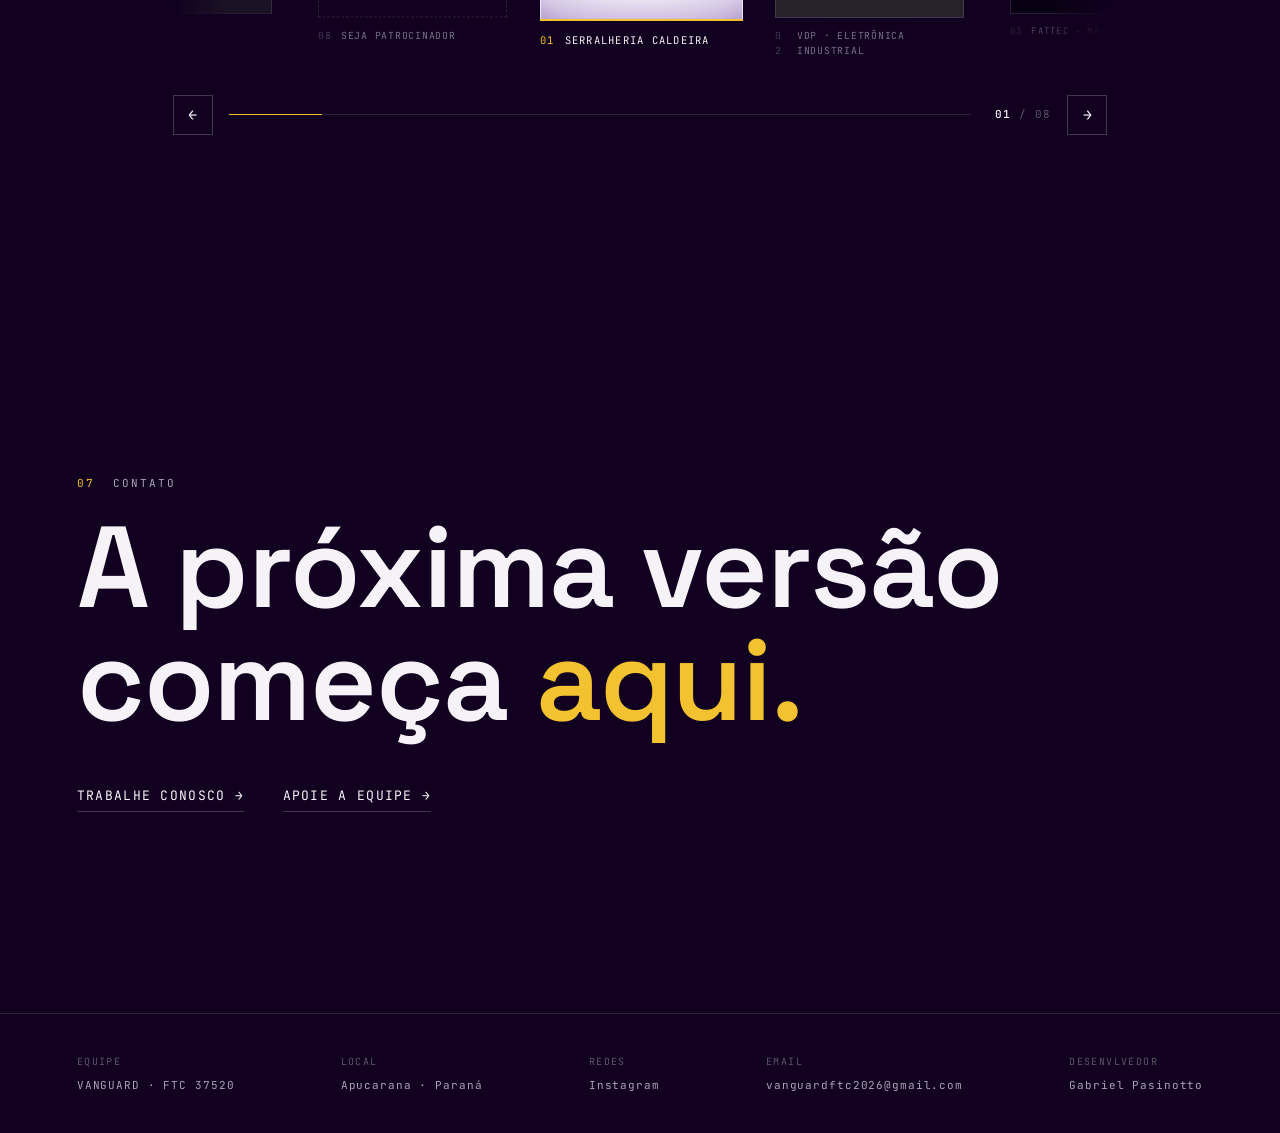
==== commit 8fa2dd6e: "manual section add" ====
--- a/index.html
+++ b/index.html
@@ -80,7 +80,7 @@
             </p>
           </div>
           <figure class="photo team-image" id="teamimage" data-reveal="scale" style="--rd: 0.15s">
-            <img src="media/Team-image.jpg" alt="Equipe Vanguard reunida" loading="lazy" decoding="async" />
+            <img src="media/Team_image.jpeg" alt="Equipe Vanguard reunida" loading="lazy" decoding="async" />
             <figcaption class="photo-caption">A equipe · Vanguard</figcaption>
           </figure>
           <div class="identity-stats" data-reveal="up" style="--rd: 0.18s">
@@ -290,8 +290,56 @@
           </div>
         </div>
       </section>
-
-      <!-- ============ Patrocinadores ============ -->
+                 <!-- ============ Projeto: Manual traduzido ============ -->
+      <section class="section section-alt manual" id="manual">
+        <div class="g">
+          <div class="manual-head" data-reveal="up">
+            <div class="label"><span class="n">05.1</span> &nbsp;Projeto social · Tradução</div>
+            <h2>O manual da temporada, <span class="accent">em português.</span></h2>
+          </div>
+
+          <div class="manual-copy" data-reveal="up" style="--rd: 0.1s">
+            <p>
+              Traduzimos o Manual de Competição do FIRST Tech Challenge
+              2026-2027 (BIOBUZZ™) para que equipes brasileiras, principalmente
+              as novatas, entendam as regras sem a barreira do inglês.
+            </p>
+            <ul class="manual-meta">
+              <li><span class="k">Conteúdo</span><span class="v">Seções 1 a 4</span></li>
+              <li><span class="k">Inclui</span><span class="v">Valores, CIC, inspeção e avanço</span></li>
+              <li><span class="k">Formato</span><span class="v">PDF · 28 páginas</span></li>
+            </ul>
+            <div class="manual-links">
+              <a class="final-link" href="media/manual-biobuzz-ptbr.pdf" target="_blank" rel="noopener" download="">Baixar o PDF ↓</a>
+              <a class="final-link manual-link-alt" href="https://ftc-resources.firstinspires.org/ftc/game/manual" target="_blank" rel="noopener noreferrer">Manual oficial (inglês) →</a>
+            </div>
+            <p class="manual-note" role="note">
+              <strong>Tradução não oficial e sujeita a erros.</strong>
+              Em caso de dúvida, consulte o
+              <a href="https://ftc-resources.firstinspires.org/ftc/game/manual" target="_blank" rel="noopener noreferrer">manual oficial da <em>FIRST</em> em inglês</a>.
+            </p>
+          </div>
+
+          <a class="manual-doc" href="media/manual-biobuzz-ptbr.pdf" target="_blank" rel="noopener" data-reveal="scale" style="--rd: 0.15s" aria-label="Abrir o manual traduzido (PDF)">
+            <span class="doc-page">
+              <span class="doc-fold" aria-hidden="true"></span>
+              <span class="doc-top"><span>FIRST Tech Challenge</span><span>2026-2027</span></span>
+              <span class="doc-title">Manual de<br>Competição</span>
+              <span class="doc-sub">BIOBUZZ™ · Tradução PT-BR</span>
+              <span class="doc-stamp">Tradução não oficial</span>
+              <span class="doc-toc" aria-hidden="true">
+                <span><b>01</b>Introdução<i></i></span>
+                <span><b>03</b>Elegibilidade e Inspeção<i></i></span>
+                <span><b>05</b>Regras do Evento<i></i></span>
+                <span><b>11</b>Regras do Jogo<i></i></span>
+                <span><b>12</b>Construção do ROBÔ<i></i></span>
+              </span>
+              <span class="doc-foot"><span>Vanguard · FTC 37520</span><span>PDF</span></span>
+            </span>
+          </a>
+        </div>
+      </section>
+   <!-- ---------- PATROCINADORES ---------- -->
       <section class="section" id="patrocinadores">
         <div class="g">
           <div class="sponsors-head" data-reveal="up">
--- a/styles.css
+++ b/styles.css
@@ -753,4 +753,335 @@
 /* o logo grande também some aos poucos (filter soma com a opacidade que ele já tem) */
 .hero-render { filter: opacity(calc(1 - var(--hero-p, 0) * .9)); }
 /* a seção seguinte encosta no hero sem fresta */
-.hero + .section { margin-top: -1px; }+.hero + .section { margin-top: -1px; }
+/* =========================================================
+   Projeto social: Manual traduzido (logo abaixo de Impacto)
+   ========================================================= */
+.manual { background: var(--bg-alt); border-top: 1px solid var(--line); }
+#impacto + .manual { padding-top: clamp(56px, 10vh, 100px); }
+
+.manual-head { grid-column: 2 / 7; grid-row: 1; }
+.manual-head h2 { font-size: clamp(28px, 4.4vw, 56px); }
+.manual-copy { grid-column: 2 / 7; grid-row: 2; margin-top: 28px; }
+.manual-copy > p { color: var(--ink-dim); font-size: 15.5px; max-width: 460px; }
+
+.manual-meta { list-style: none; margin-top: 28px; border-top: 1px solid var(--line); max-width: 460px; }
+.manual-meta li {
+  display: flex; justify-content: space-between; align-items: baseline; gap: 16px;
+  padding: 14px 0; border-bottom: 1px solid var(--line);
+}
+.manual-meta .k { font-family: var(--font-mono); font-size: 10.5px; letter-spacing: .1em; text-transform: uppercase; color: var(--ink-faint); }
+.manual-meta .v { font-family: var(--font-display); font-size: 15px; text-align: right; }
+
+.manual-links { display: flex; flex-wrap: wrap; gap: 14px 32px; margin-top: 30px; }
+.manual-link-alt { color: var(--ink-dim); }
+.manual-note { margin-top: 22px; font-size: 12.5px; color: var(--ink-faint); max-width: 460px; }
+
+/* "capa" do documento, com uma página atrás e a moldura amarela do site */
+.manual-doc {
+  grid-column: 8 / 12; grid-row: 1 / span 2; align-self: center; justify-self: center;
+  position: relative; display: block; width: min(100%, 340px);
+  margin-right: 18px; /* espaço p/ a página de trás e a moldura */
+}
+.manual-doc::before, .manual-doc::after {
+  content: ""; position: absolute; inset: 0; pointer-events: none;
+  transition: transform .6s var(--ease), opacity .6s var(--ease);
+}
+.manual-doc::before { /* página de trás */
+  background: #DCD3E8; transform: translate(10px, 10px) rotate(2.5deg); z-index: 0;
+}
+.manual-doc::after { /* moldura amarela */
+  border: 1px solid var(--accent); opacity: .5; transform: translate(18px, 18px); z-index: -1;
+}
+.doc-page {
+  position: relative; z-index: 1;
+  display: flex; flex-direction: column; aspect-ratio: 1 / 1.414; /* proporção A4 */
+  padding: 9% 10%;
+  background: linear-gradient(170deg, #fff 0%, #F5F3F7 70%, #E9E2F1 100%);
+  color: #1b0a2a; box-shadow: 0 30px 60px -30px rgba(0, 0, 0, .8);
+  transition: transform .6s var(--ease);
+}
+.doc-top { font-family: var(--font-mono); font-size: 9px; letter-spacing: .14em; text-transform: uppercase; color: #6b5a7e; }
+.doc-title {
+  margin-top: 18%; font-family: var(--font-display); font-weight: 600;
+  font-size: clamp(24px, 2.6vw, 34px); line-height: 1; color: var(--purple);
+}
+.doc-sub {
+  margin-top: 12px; font-family: var(--font-mono); font-size: 10px; letter-spacing: .1em; text-transform: uppercase;
+  color: #1b0a2a; padding-bottom: 12px; border-bottom: 2px solid var(--accent); align-self: flex-start;
+}
+.doc-lines { display: flex; flex-direction: column; gap: 9px; margin-top: 14%; }
+.doc-lines i { display: block; height: 4px; border-radius: 2px; background: #D9D0E4; }
+.doc-lines i:nth-child(3n) { width: 72%; }
+.doc-lines i:nth-child(4n) { width: 88%; }
+.doc-foot {
+  margin-top: auto; display: flex; justify-content: space-between;
+  font-family: var(--font-mono); font-size: 8.5px; letter-spacing: .12em; text-transform: uppercase; color: #6b5a7e;
+}
+.doc-foot span:last-child { color: var(--purple); font-weight: 500; }
+
+/* hover: a capa sobe, a página de trás abre um pouco, a moldura acende */
+.manual-doc:hover .doc-page { transform: translate(-6px, -8px); }
+.manual-doc:hover::before { transform: translate(14px, 12px) rotate(5deg); }
+.manual-doc:hover::after { opacity: .9; }
+
+@media (max-width: 1200px) {
+  .manual-head, .manual-copy { grid-column: 1 / 7; }
+  .manual-doc { grid-column: 8 / 13; }
+}
+@media (max-width: 980px) {
+  .manual-head, .manual-copy, .manual-doc { grid-column: 1 / -1; grid-row: auto; }
+  .manual-doc { justify-self: start; width: min(78%, 300px); margin-top: 48px; }
+  .doc-title { font-size: clamp(22px, 7vw, 30px); }
+}
+@media (max-width: 560px) {
+  .manual-meta .v { font-size: 14px; }
+  .manual-links { flex-direction: column; gap: 20px; }
+}
+@media (hover: none) {
+  .manual-doc:hover .doc-page { transform: none; }
+  .manual-doc:hover::before { transform: translate(10px, 10px) rotate(2.5deg); }
+}
+/* =========================================================
+   Projeto social: Manual traduzido (logo abaixo de Impacto)
+   ========================================================= */
+.manual { background: var(--bg-alt); border-top: 1px solid var(--line); }
+#impacto + .manual { padding-top: clamp(56px, 10vh, 100px); }
+
+.manual-head { grid-column: 2 / 7; grid-row: 1; }
+.manual-head h2 { font-size: clamp(28px, 4.4vw, 56px); }
+.manual-copy { grid-column: 2 / 7; grid-row: 2; margin-top: 28px; }
+.manual-copy > p { color: var(--ink-dim); font-size: 15.5px; max-width: 460px; }
+
+.manual-meta { list-style: none; margin-top: 28px; border-top: 1px solid var(--line); max-width: 460px; }
+.manual-meta li {
+  display: flex; justify-content: space-between; align-items: baseline; gap: 16px;
+  padding: 14px 0; border-bottom: 1px solid var(--line);
+}
+.manual-meta .k { font-family: var(--font-mono); font-size: 10.5px; letter-spacing: .1em; text-transform: uppercase; color: var(--ink-faint); }
+.manual-meta .v { font-family: var(--font-display); font-size: 15px; text-align: right; }
+
+.manual-links { display: flex; flex-wrap: wrap; gap: 14px 32px; margin-top: 30px; }
+.manual-link-alt { color: var(--ink-dim); }
+.manual-note { /* aviso bem visÃ­vel */
+  margin-top: 26px; max-width: 460px; padding: 14px 16px 14px 44px; position: relative;
+  border: 1px solid rgba(242, 194, 48, .45); border-left: 3px solid var(--accent);
+  background: rgba(242, 194, 48, .07);
+  font-size: 13.5px; line-height: 1.5; color: var(--ink);
+}
+.manual-note::before {
+  content: "!"; position: absolute; left: 14px; top: 14px;
+  width: 20px; height: 20px; border-radius: 50%; display: grid; place-items: center;
+  background: var(--accent); color: var(--bg); font-family: var(--font-mono); font-weight: 700; font-size: 12px;
+}
+.manual-note strong { color: var(--accent); font-weight: 600; }
+.manual-note a { text-decoration: underline; text-underline-offset: 3px; }
+.manual-note a:hover { color: var(--accent); }
+
+/* "capa" do documento, com uma pÃ¡gina atrÃ¡s e a moldura amarela do site */
+.manual-doc {
+  grid-column: 8 / 12; grid-row: 1 / span 2; align-self: center; justify-self: center;
+  position: relative; display: block; width: min(100%, 340px);
+  margin-right: 18px; /* espaÃ§o p/ a pÃ¡gina de trÃ¡s e a moldura */
+}
+.manual-doc::before, .manual-doc::after {
+  content: ""; position: absolute; inset: 0; pointer-events: none;
+  transition: transform .6s var(--ease), opacity .6s var(--ease);
+}
+.manual-doc::before { /* pÃ¡gina de trÃ¡s */
+  background: #DCD3E8; transform: translate(10px, 10px) rotate(2.5deg); z-index: 0;
+}
+.manual-doc::after { /* moldura amarela */
+  border: 1px solid var(--accent); opacity: .5; transform: translate(18px, 18px); z-index: -1;
+}
+.doc-page {
+  position: relative; z-index: 1;
+  display: flex; flex-direction: column; aspect-ratio: 1 / 1.414; /* proporÃ§Ã£o A4 */
+  padding: 9% 10%;
+  background: linear-gradient(170deg, #fff 0%, #F5F3F7 70%, #E9E2F1 100%);
+  color: #1b0a2a; box-shadow: 0 30px 60px -30px rgba(0, 0, 0, .8);
+  transition: transform .6s var(--ease);
+}
+.doc-top { font-family: var(--font-mono); font-size: 9px; letter-spacing: .14em; text-transform: uppercase; color: #6b5a7e; }
+.doc-title {
+  margin-top: 18%; font-family: var(--font-display); font-weight: 600;
+  font-size: clamp(24px, 2.6vw, 34px); line-height: 1; color: var(--purple);
+}
+.doc-sub {
+  margin-top: 12px; font-family: var(--font-mono); font-size: 10px; letter-spacing: .1em; text-transform: uppercase;
+  color: #1b0a2a; padding-bottom: 12px; border-bottom: 2px solid var(--accent); align-self: flex-start;
+}
+.doc-foot {
+  margin-top: auto; display: flex; justify-content: space-between;
+  font-family: var(--font-mono); font-size: 8.5px; letter-spacing: .12em; text-transform: uppercase; color: #6b5a7e;
+}
+.doc-foot span:last-child { color: var(--purple); font-weight: 500; }
+
+/* hover: a capa sobe, a pÃ¡gina de trÃ¡s abre um pouco, a moldura acende */
+.manual-doc:hover .doc-page { transform: translate(-6px, -8px); }
+.manual-doc:hover::before { transform: translate(14px, 12px) rotate(5deg); }
+.manual-doc:hover::after { opacity: .9; }
+
+@media (max-width: 1200px) {
+  .manual-head, .manual-copy { grid-column: 1 / 7; }
+  .manual-doc { grid-column: 8 / 13; }
+}
+@media (max-width: 980px) {
+  .manual-head, .manual-copy, .manual-doc { grid-column: 1 / -1; grid-row: auto; }
+  .manual-doc { justify-self: start; width: min(78%, 300px); margin-top: 48px; }
+  .doc-title { font-size: clamp(22px, 7vw, 30px); }
+}
+@media (max-width: 560px) {
+  .manual-meta .v { font-size: 14px; }
+  .manual-links { flex-direction: column; gap: 20px; }
+}
+@media (hover: none) {
+  .manual-doc:hover .doc-page, .manual-doc:hover::before { transform: none; }
+  .manual-doc:hover::before { transform: translate(10px, 10px) rotate(2.5deg); }
+}
+
+/* =========================================================
+   Projeto social: Manual traduzido (logo abaixo de Impacto)
+   ========================================================= */
+.manual { background: var(--bg-alt); border-top: 1px solid var(--line); }
+#impacto + .manual { padding-top: clamp(56px, 10vh, 100px); }
+
+.manual-head { grid-column: 2 / 7; grid-row: 1; }
+.manual-head h2 { font-size: clamp(28px, 4.4vw, 56px); }
+.manual-copy { grid-column: 2 / 7; grid-row: 2; margin-top: 28px; }
+.manual-copy > p { color: var(--ink-dim); font-size: 15.5px; max-width: 460px; }
+
+.manual-meta { list-style: none; margin-top: 28px; border-top: 1px solid var(--line); max-width: 460px; }
+.manual-meta li {
+  display: flex; justify-content: space-between; align-items: baseline; gap: 16px;
+  padding: 14px 0; border-bottom: 1px solid var(--line);
+}
+.manual-meta .k { font-family: var(--font-mono); font-size: 10.5px; letter-spacing: .1em; text-transform: uppercase; color: var(--ink-faint); }
+.manual-meta .v { font-family: var(--font-display); font-size: 15px; text-align: right; }
+
+.manual-links { display: flex; flex-wrap: wrap; gap: 14px 32px; margin-top: 30px; }
+.manual-link-alt { color: var(--ink-dim); }
+.manual-note { /* aviso bem visivel */
+  margin-top: 26px; max-width: 460px; padding: 14px 16px 14px 44px; position: relative;
+  border: 1px solid rgba(242, 194, 48, .45); border-left: 3px solid var(--accent);
+  background: rgba(242, 194, 48, .07);
+  font-size: 13.5px; line-height: 1.5; color: var(--ink);
+}
+.manual-note::before {
+  content: "\21"; position: absolute; left: 14px; top: 14px;
+  width: 20px; height: 20px; border-radius: 50%; display: grid; place-items: center;
+  background: var(--accent); color: var(--bg); font-family: var(--font-mono); font-weight: 700; font-size: 12px;
+}
+.manual-note strong { color: var(--accent); font-weight: 600; }
+.manual-note a { text-decoration: underline; text-underline-offset: 3px; }
+.manual-note a:hover { color: var(--accent); }
+
+/* "capa" do documento, com uma pagina atras e a moldura amarela do site */
+.manual-doc {
+  grid-column: 8 / 12; grid-row: 1 / span 2; align-self: center; justify-self: center;
+  position: relative; display: block; width: min(100%, 340px);
+  margin-right: 18px; /* espaco p/ a pagina de tras e a moldura */
+}
+.manual-doc::before, .manual-doc::after {
+  content: ""; position: absolute; inset: 0; pointer-events: none;
+  transition: transform .6s var(--ease), opacity .6s var(--ease);
+}
+.manual-doc::before { /* pagina de tras */
+  background: #DCD3E8; transform: translate(10px, 10px) rotate(2.5deg); z-index: 0;
+}
+.manual-doc::after { /* moldura amarela */
+  border: 1px solid var(--accent); opacity: .5; transform: translate(18px, 18px); z-index: -1;
+}
+.doc-page {
+  position: relative; z-index: 1;
+  display: flex; flex-direction: column; aspect-ratio: 1 / 1.414; /* proporcao A4 */
+  padding: 9% 10%;
+  background: linear-gradient(170deg, #fff 0%, #F5F3F7 70%, #E9E2F1 100%);
+  color: #1b0a2a; box-shadow: 0 30px 60px -30px rgba(0, 0, 0, .8);
+  transition: transform .6s var(--ease);
+}
+.doc-top { font-family: var(--font-mono); font-size: 9px; letter-spacing: .14em; text-transform: uppercase; color: #6b5a7e; }
+.doc-title {
+  margin-top: 18%; font-family: var(--font-display); font-weight: 600;
+  font-size: clamp(24px, 2.6vw, 34px); line-height: 1; color: var(--purple);
+}
+.doc-sub {
+  margin-top: 12px; font-family: var(--font-mono); font-size: 10px; letter-spacing: .1em; text-transform: uppercase;
+  color: #1b0a2a; padding-bottom: 12px; border-bottom: 2px solid var(--accent); align-self: flex-start;
+}
+.doc-foot {
+  margin-top: auto; display: flex; justify-content: space-between;
+  font-family: var(--font-mono); font-size: 8.5px; letter-spacing: .12em; text-transform: uppercase; color: #6b5a7e;
+}
+.doc-foot span:last-child { color: var(--purple); font-weight: 500; }
+
+/* hover: a capa sobe, a pagina de tras abre um pouco, a moldura acende */
+.manual-doc:hover .doc-page { transform: translate(-6px, -8px); }
+.manual-doc:hover::before { transform: translate(14px, 12px) rotate(5deg); }
+.manual-doc:hover::after { opacity: .9; }
+
+@media (max-width: 1200px) {
+  .manual-head, .manual-copy { grid-column: 1 / 7; }
+  .manual-doc { grid-column: 8 / 13; }
+}
+@media (max-width: 980px) {
+  .manual-head, .manual-copy, .manual-doc { grid-column: 1 / -1; grid-row: auto; }
+  .manual-doc { justify-self: start; width: min(78%, 300px); margin-top: 48px; }
+  .doc-title { font-size: clamp(22px, 7vw, 30px); }
+}
+@media (max-width: 560px) {
+  .manual-meta .v { font-size: 14px; }
+  .manual-links { flex-direction: column; gap: 20px; }
+}
+@media (hover: none) {
+  .manual-doc:hover .doc-page, .manual-doc:hover::before { transform: none; }
+  .manual-doc:hover::before { transform: translate(10px, 10px) rotate(2.5deg); }
+}
+
+/* ---------- Papel digital: detalhes ---------- */
+.doc-page { overflow: hidden; border-left: 5px solid var(--purple); }       /* lombada */
+.doc-page::after { /* favo de mel discreto (tema BIOBUZZ) */
+  content: ""; position: absolute; right: -14px; bottom: 34px; width: 120px; height: 104px; opacity: .1; pointer-events: none;
+  background: url("data:image/svg+xml,%3Csvg xmlns='http://www.w3.org/2000/svg' width='40' height='35' viewBox='0 0 40 35'%3E%3Cpath d='M10 0h20l10 17.5L30 35H10L0 17.5z' fill='none' stroke='%235A189A' stroke-width='2'/%3E%3C/svg%3E") 0 0 / 40px 35px;
+}
+.doc-fold { /* canto dobrado */
+  position: absolute; top: 0; right: 0; width: 34px; height: 34px;
+  background: linear-gradient(225deg, var(--bg-alt) 50%, #D8CDE6 50%, #EFE9F5 100%);
+  box-shadow: -2px 2px 6px rgba(0, 0, 0, .12);
+}
+.doc-top { display: flex; justify-content: space-between; gap: 8px; padding-right: 30px; }
+.doc-stamp { /* carimbo */
+  align-self: flex-start; margin-top: 14px; transform: rotate(-3deg);
+  padding: 4px 8px; border: 1.5px solid var(--accent); border-radius: 3px;
+  font-family: var(--font-mono); font-size: 8.5px; letter-spacing: .12em; text-transform: uppercase;
+  color: #9a7a10; background: rgba(242, 194, 48, .12);
+}
+.doc-toc { display: flex; flex-direction: column; gap: 7px; margin-top: 9%; }
+.doc-toc > span {
+  display: flex; align-items: baseline; gap: 8px;
+  font-family: var(--font-body); font-size: 10.5px; color: #3b2a4d; white-space: nowrap;
+}
+.doc-toc b { font-family: var(--font-mono); font-weight: 500; font-size: 9px; color: var(--purple); min-width: 16px; }
+.doc-toc i { flex: 1; border-bottom: 1px dotted #b9acc9; transform: translateY(-3px); }
+.manual-doc:hover .doc-stamp { transform: rotate(0deg) scale(1.04); transition: transform .5s var(--ease); }
+
+/* ---------- Fundo da secao do manual ---------- */
+.manual {
+  overflow: hidden;
+  background:
+    radial-gradient(ellipse 45% 65% at 78% 50%, rgba(90, 24, 154, .38), transparent 70%),
+    var(--bg-alt);
+}
+.manual .g { position: relative; z-index: 1; }
+/* favo de mel grande atras do documento, sumindo nas bordas */
+.manual::before {
+  content: ""; position: absolute; z-index: 0; pointer-events: none;
+  top: 0; bottom: 0; right: 0; width: 60%;
+  background: url("data:image/svg+xml,%3Csvg xmlns='http://www.w3.org/2000/svg' width='80' height='70' viewBox='0 0 80 70'%3E%3Cpath d='M20 0h40l20 35-20 35H20L0 35z' fill='none' stroke='%23F2C230' stroke-width='1'/%3E%3C/svg%3E") 0 0 / 80px 70px;
+  opacity: .14;
+  -webkit-mask-image: radial-gradient(ellipse 60% 60% at 60% 50%, #000 20%, transparent 75%);
+          mask-image: radial-gradient(ellipse 60% 60% at 60% 50%, #000 20%, transparent 75%);
+}
+@media (max-width: 980px) {
+  .manual::before { width: 100%; top: 40%; }
+}
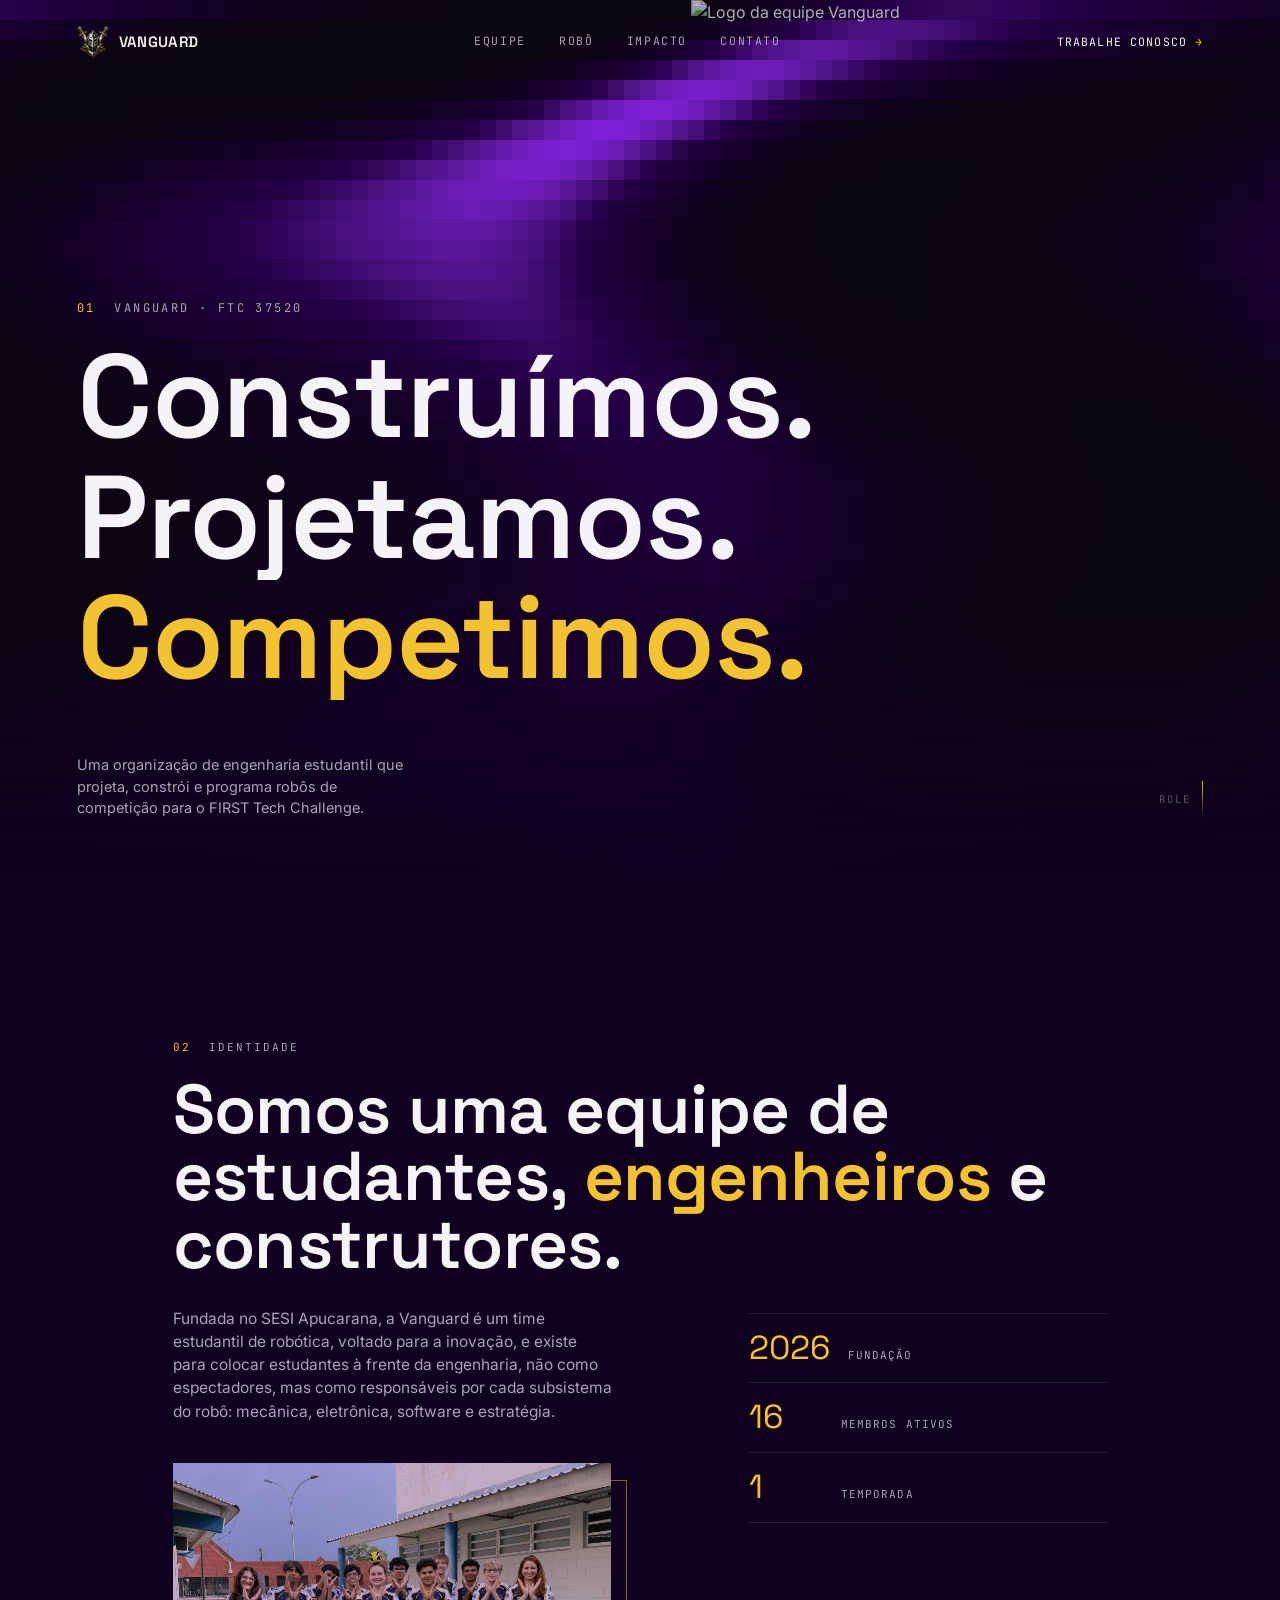
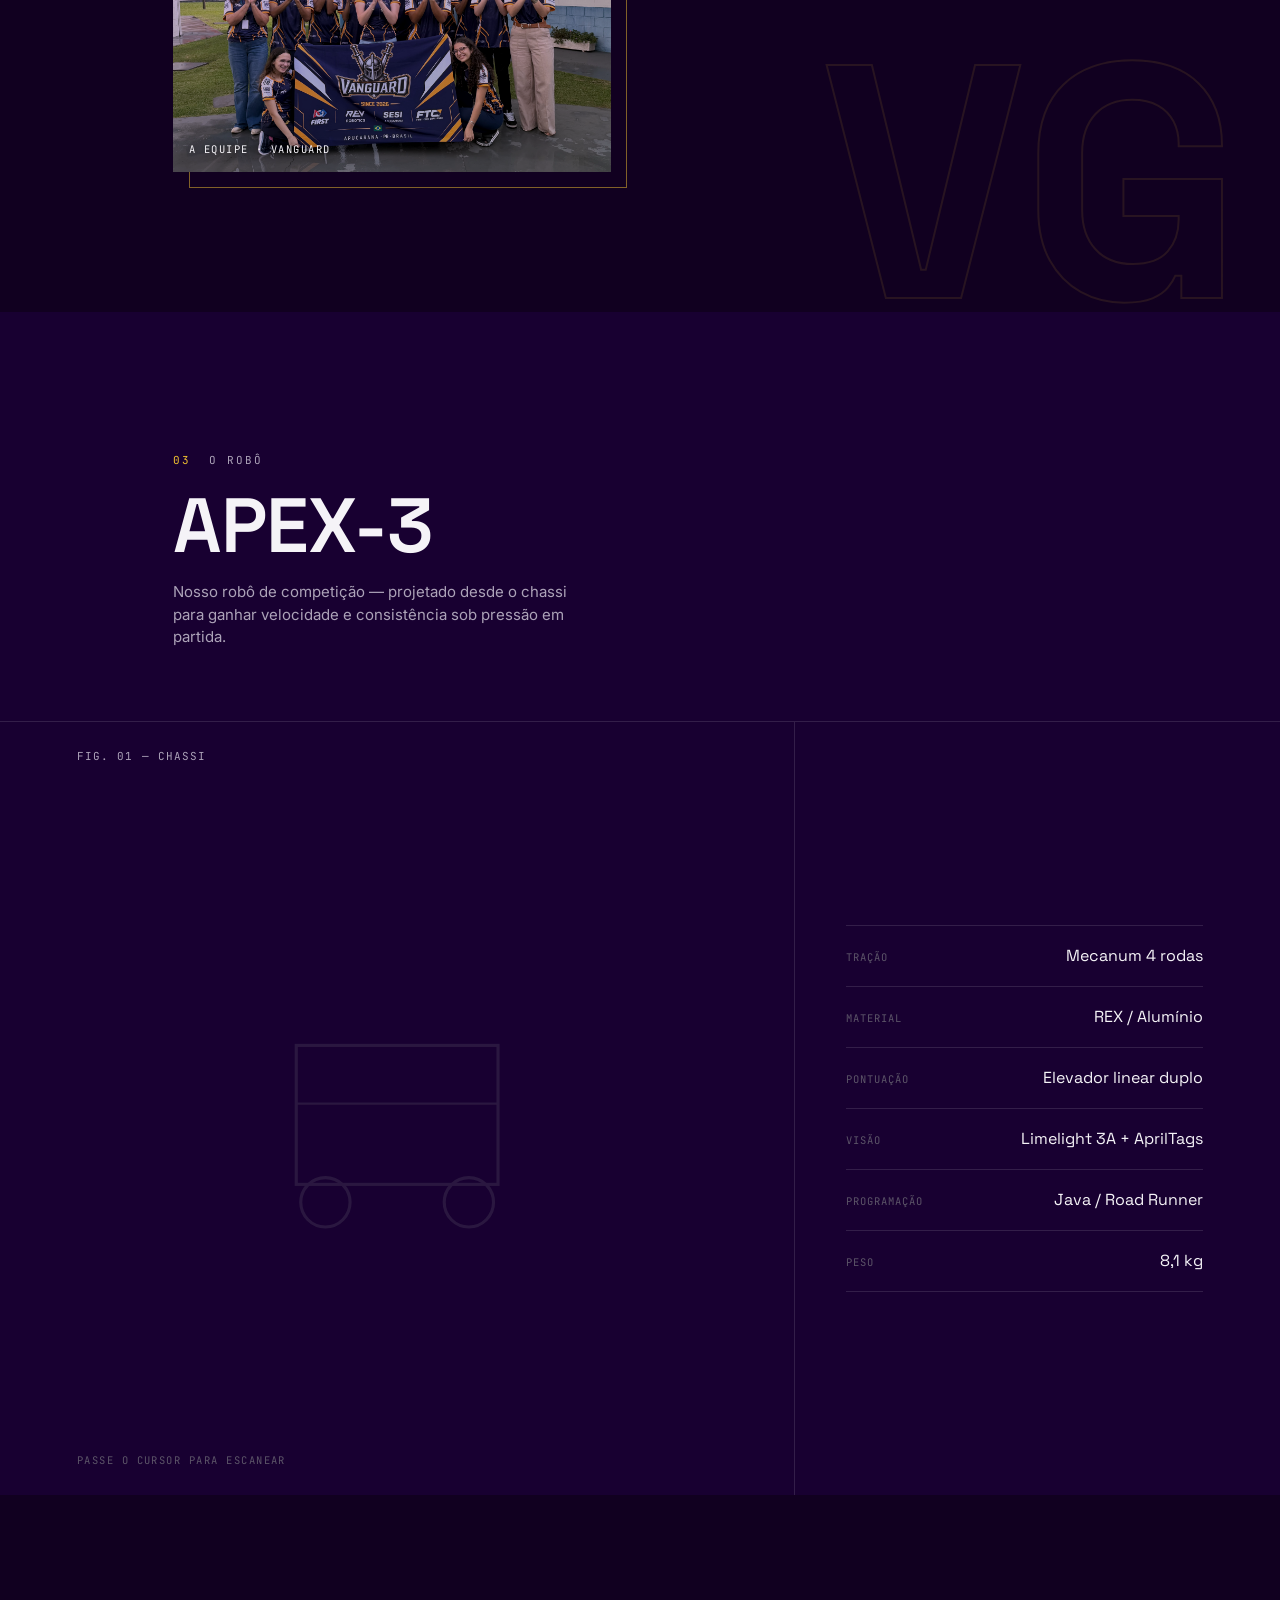
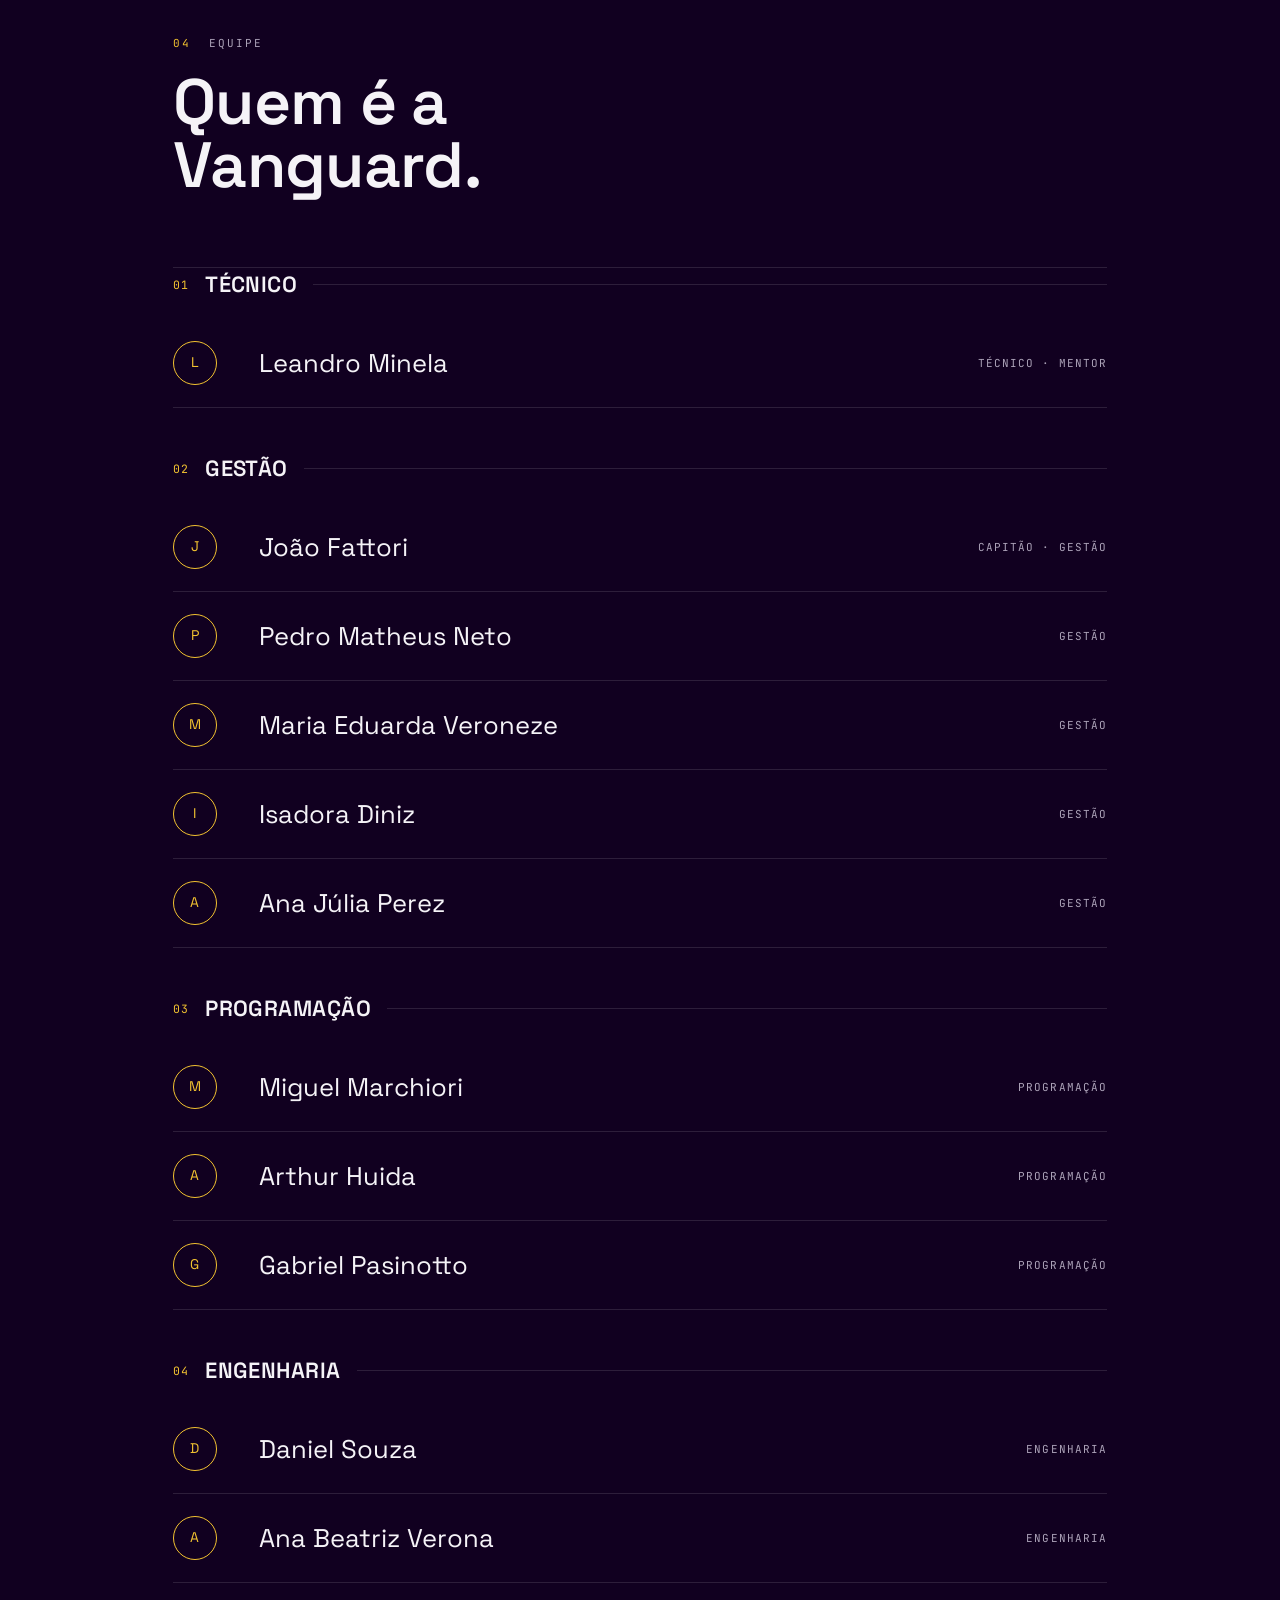
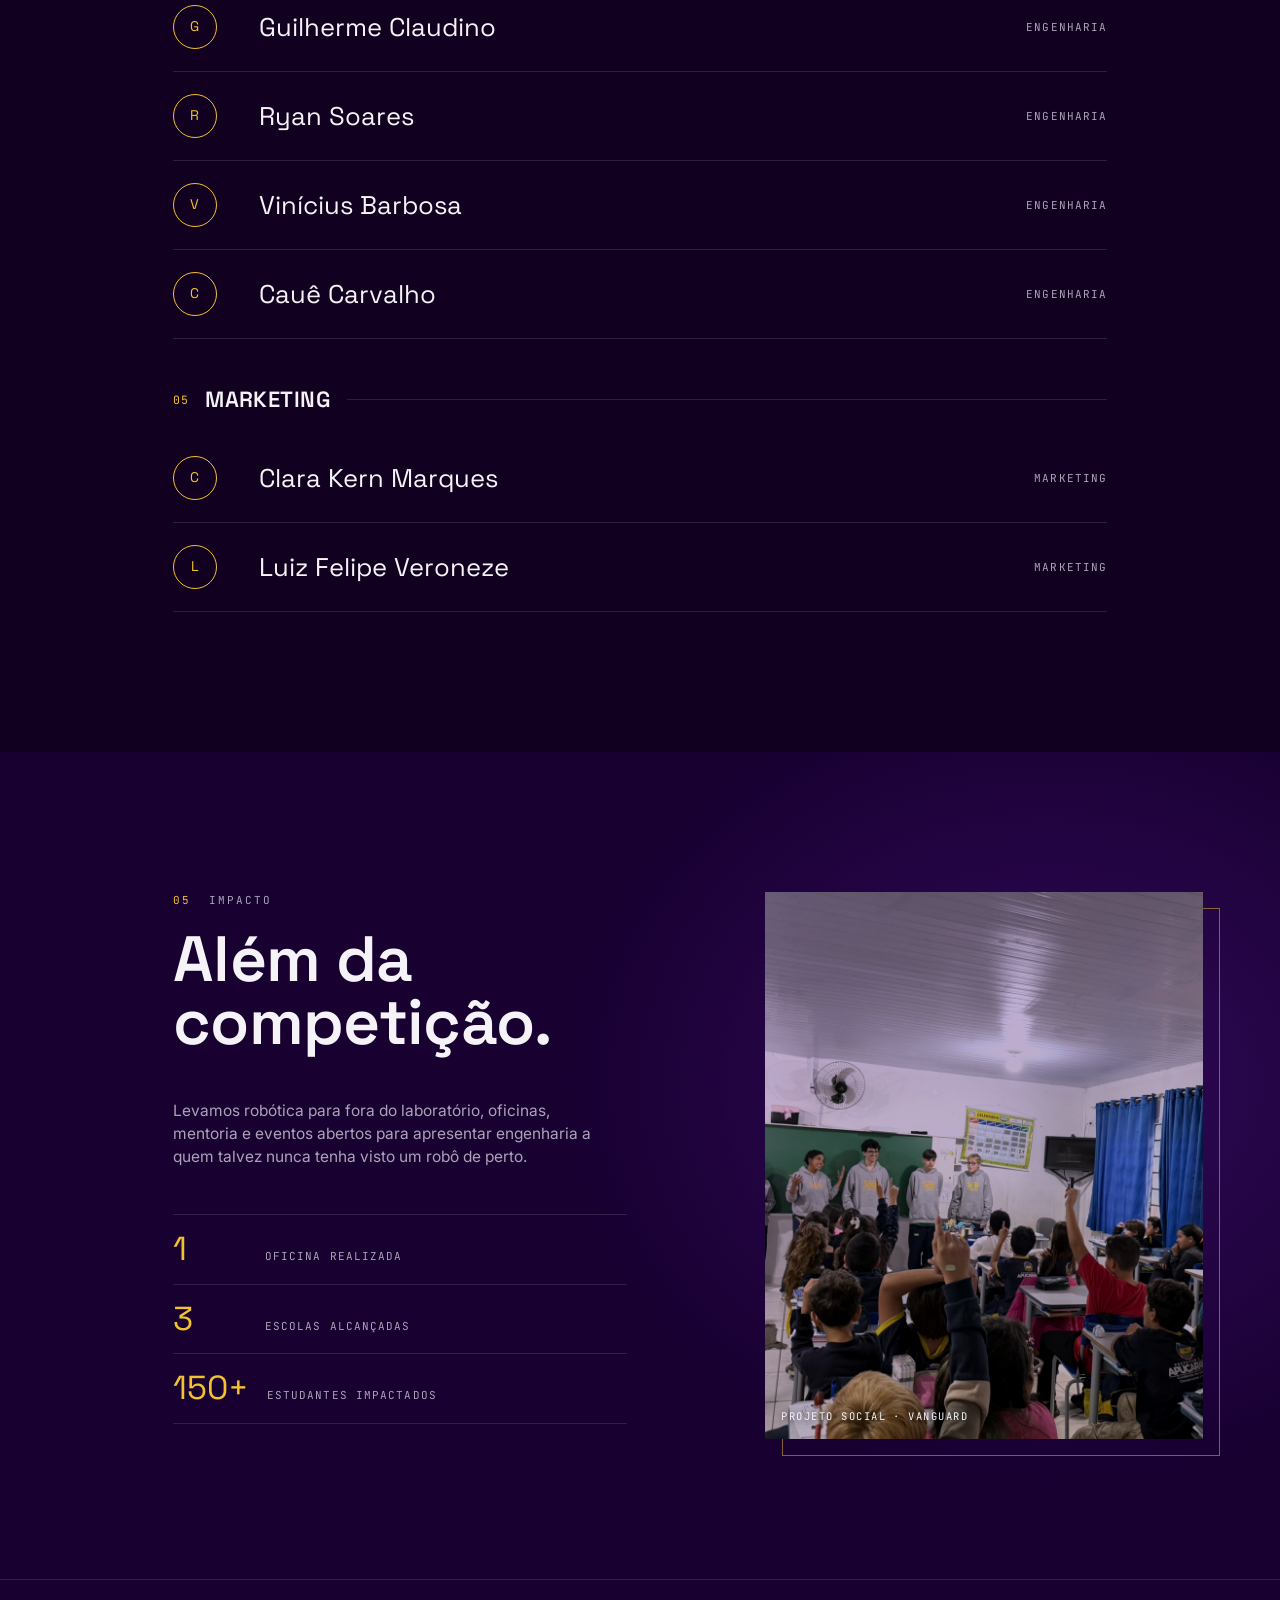
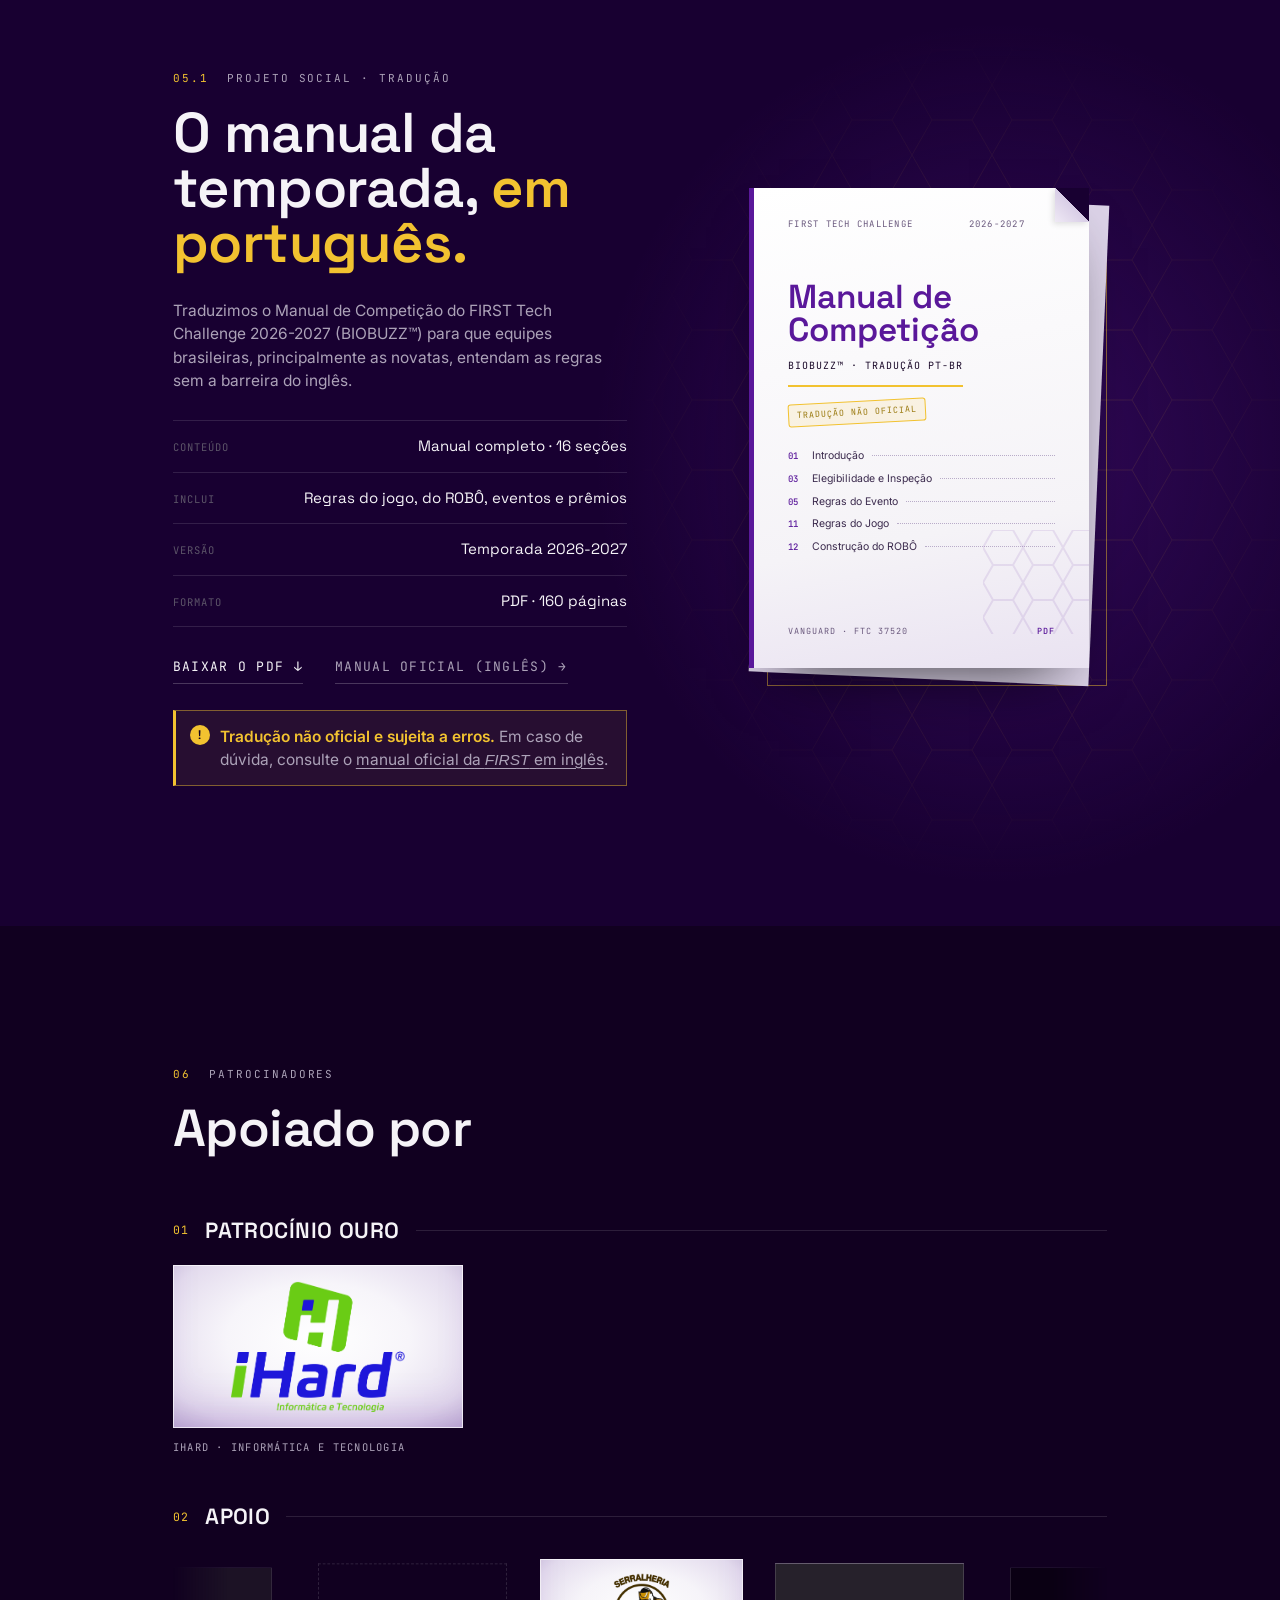
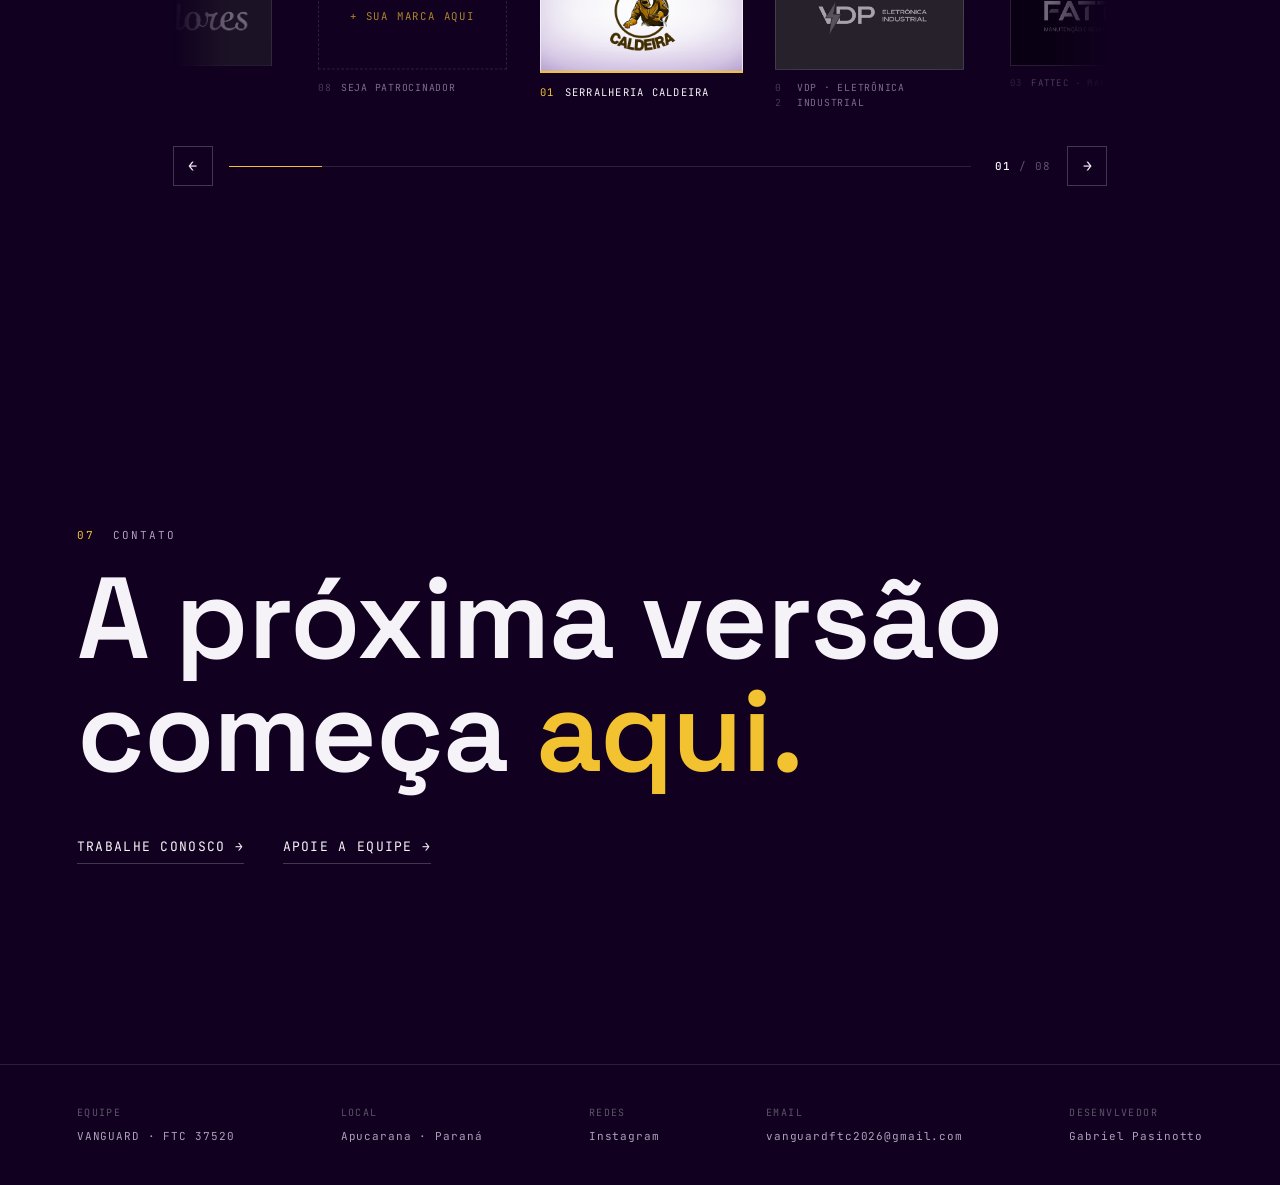
==== commit 57f19a64: "manual section info fixes" ====
--- a/index.html
+++ b/index.html
@@ -305,9 +305,10 @@
               as novatas, entendam as regras sem a barreira do inglês.
             </p>
             <ul class="manual-meta">
-              <li><span class="k">Conteúdo</span><span class="v">Seções 1 a 4</span></li>
-              <li><span class="k">Inclui</span><span class="v">Valores, CIC, inspeção e avanço</span></li>
-              <li><span class="k">Formato</span><span class="v">PDF · 28 páginas</span></li>
+              <li><span class="k">Conte&#250;do</span><span class="v">Manual completo &middot; 16 se&#231;&#245;es</span></li>
+              <li><span class="k">Inclui</span><span class="v">Regras do jogo, do ROB&#212;, eventos e pr&#234;mios</span></li>
+              <li><span class="k">Vers&#227;o</span><span class="v">Temporada 2026-2027</span></li>
+              <li><span class="k">Formato</span><span class="v">PDF &middot; 160 p&#225;ginas</span></li>
             </ul>
             <div class="manual-links">
               <a class="final-link" href="media/manual-biobuzz-ptbr.pdf" target="_blank" rel="noopener" download="">Baixar o PDF ↓</a>
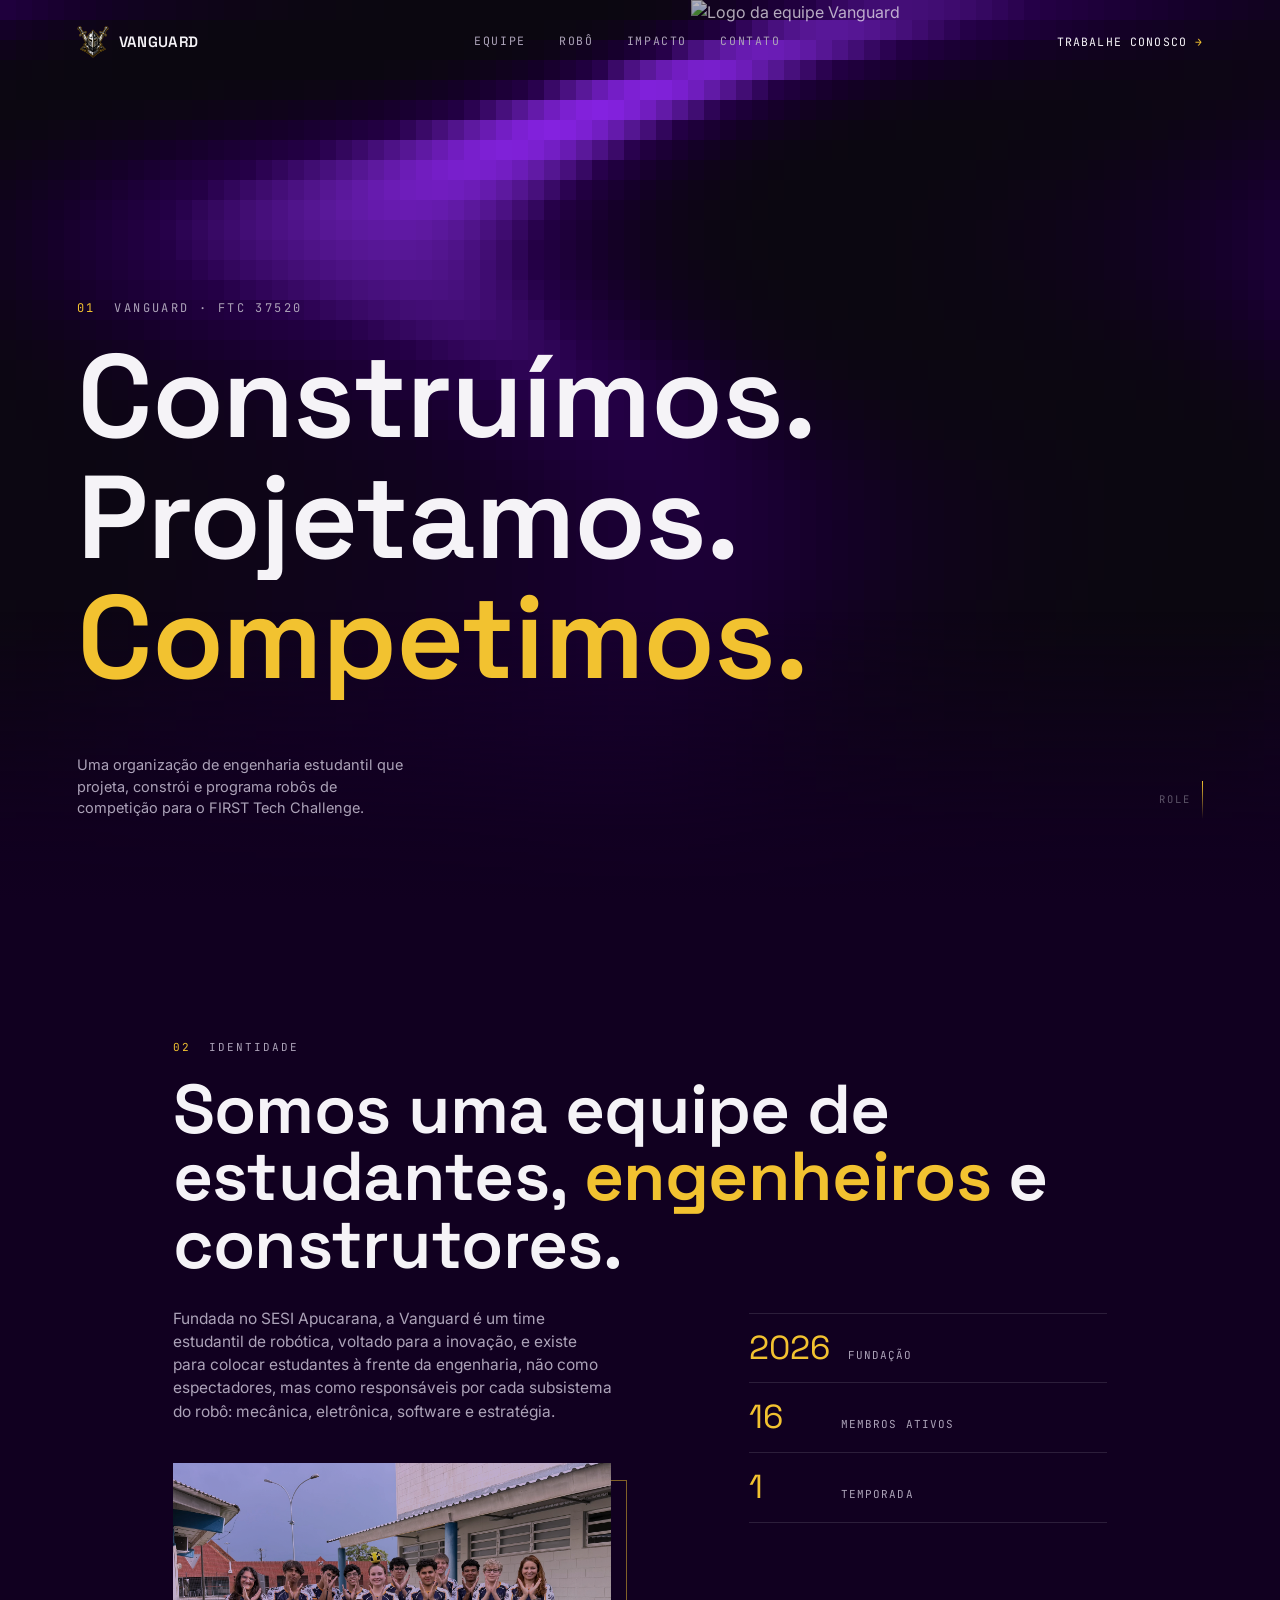
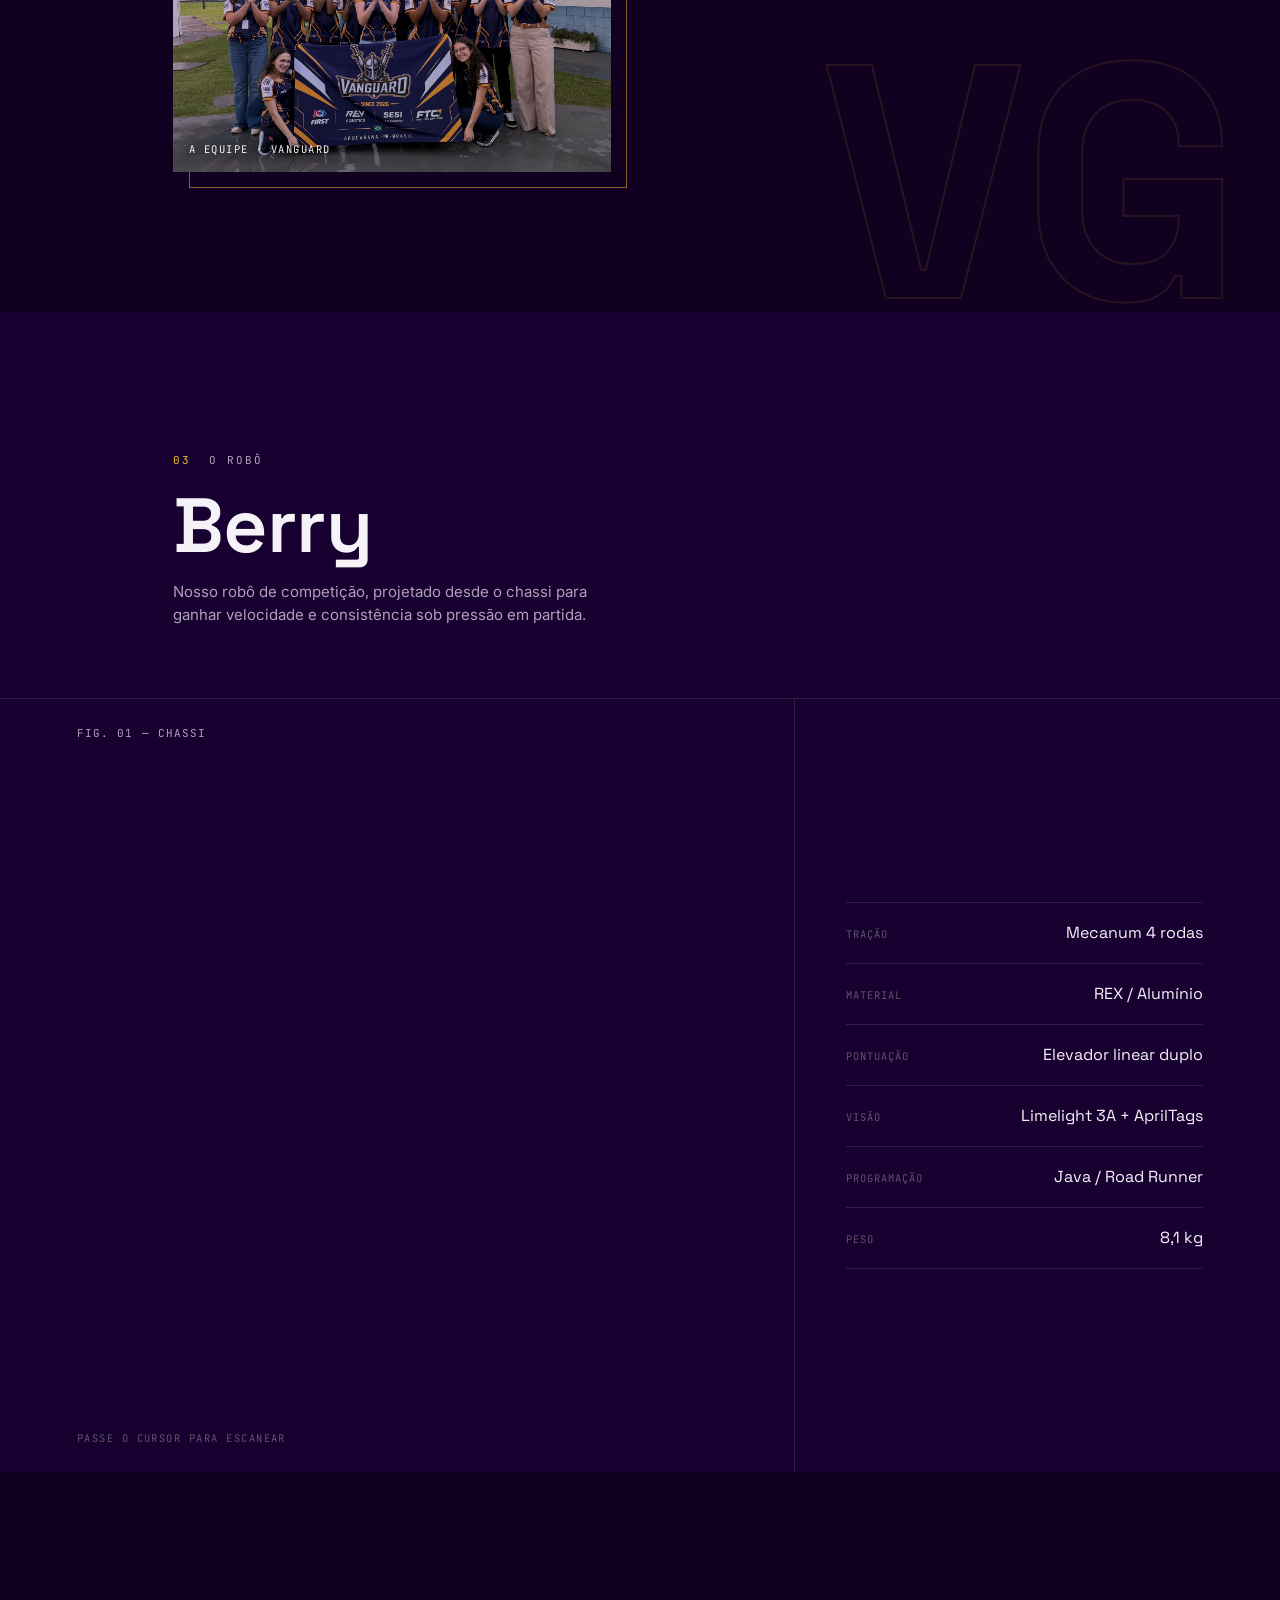
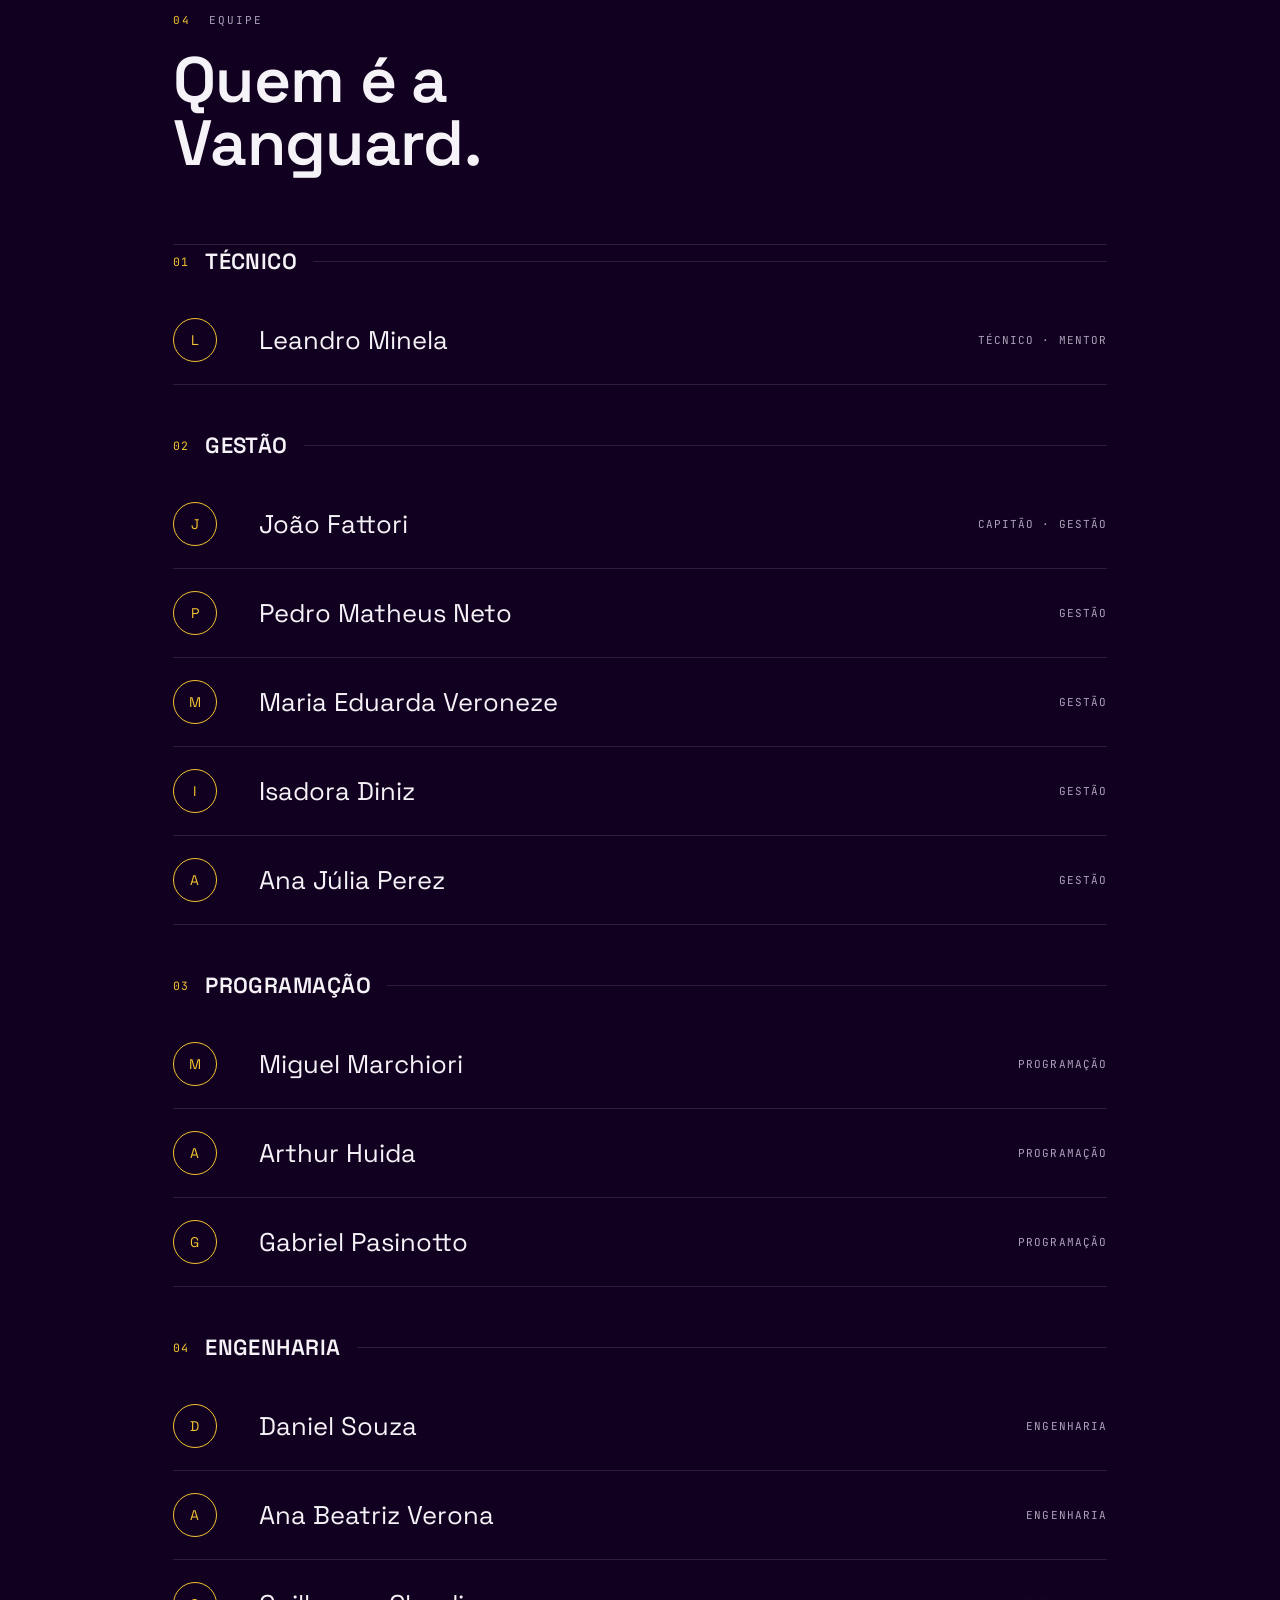
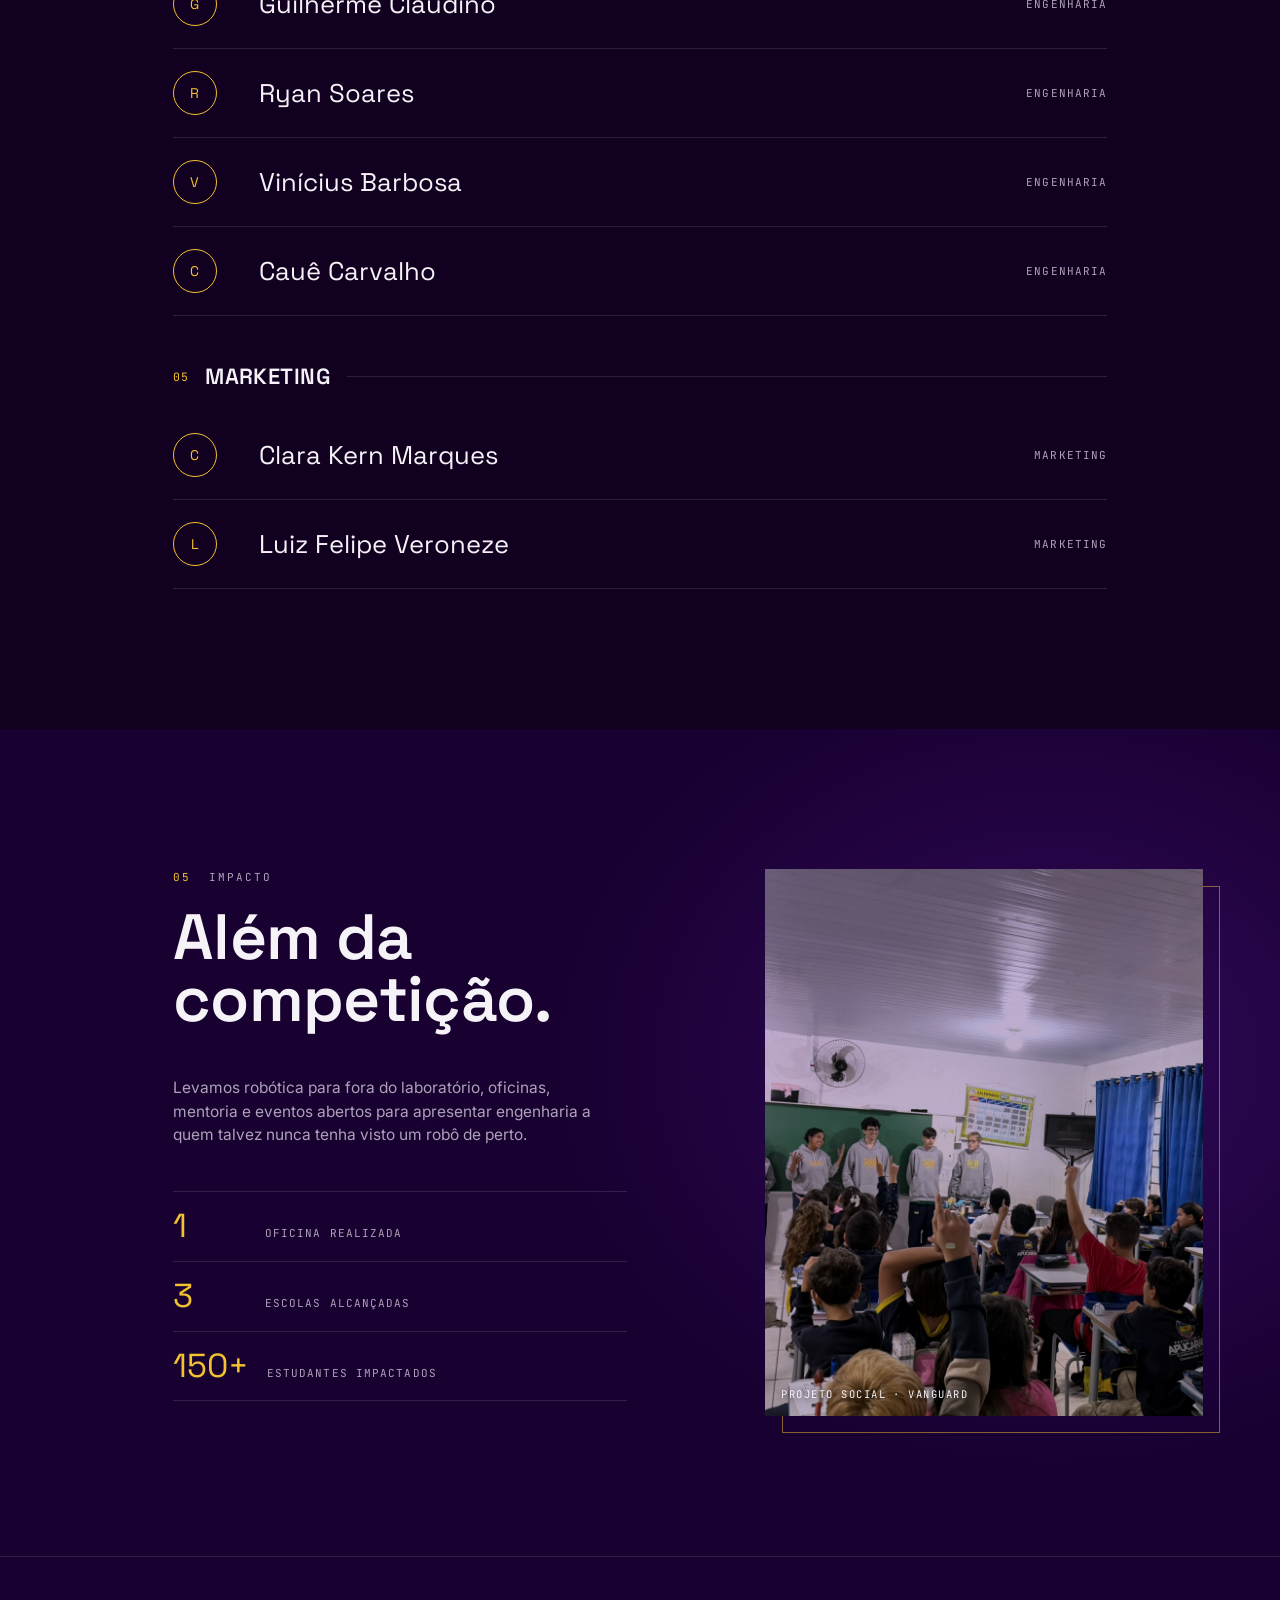
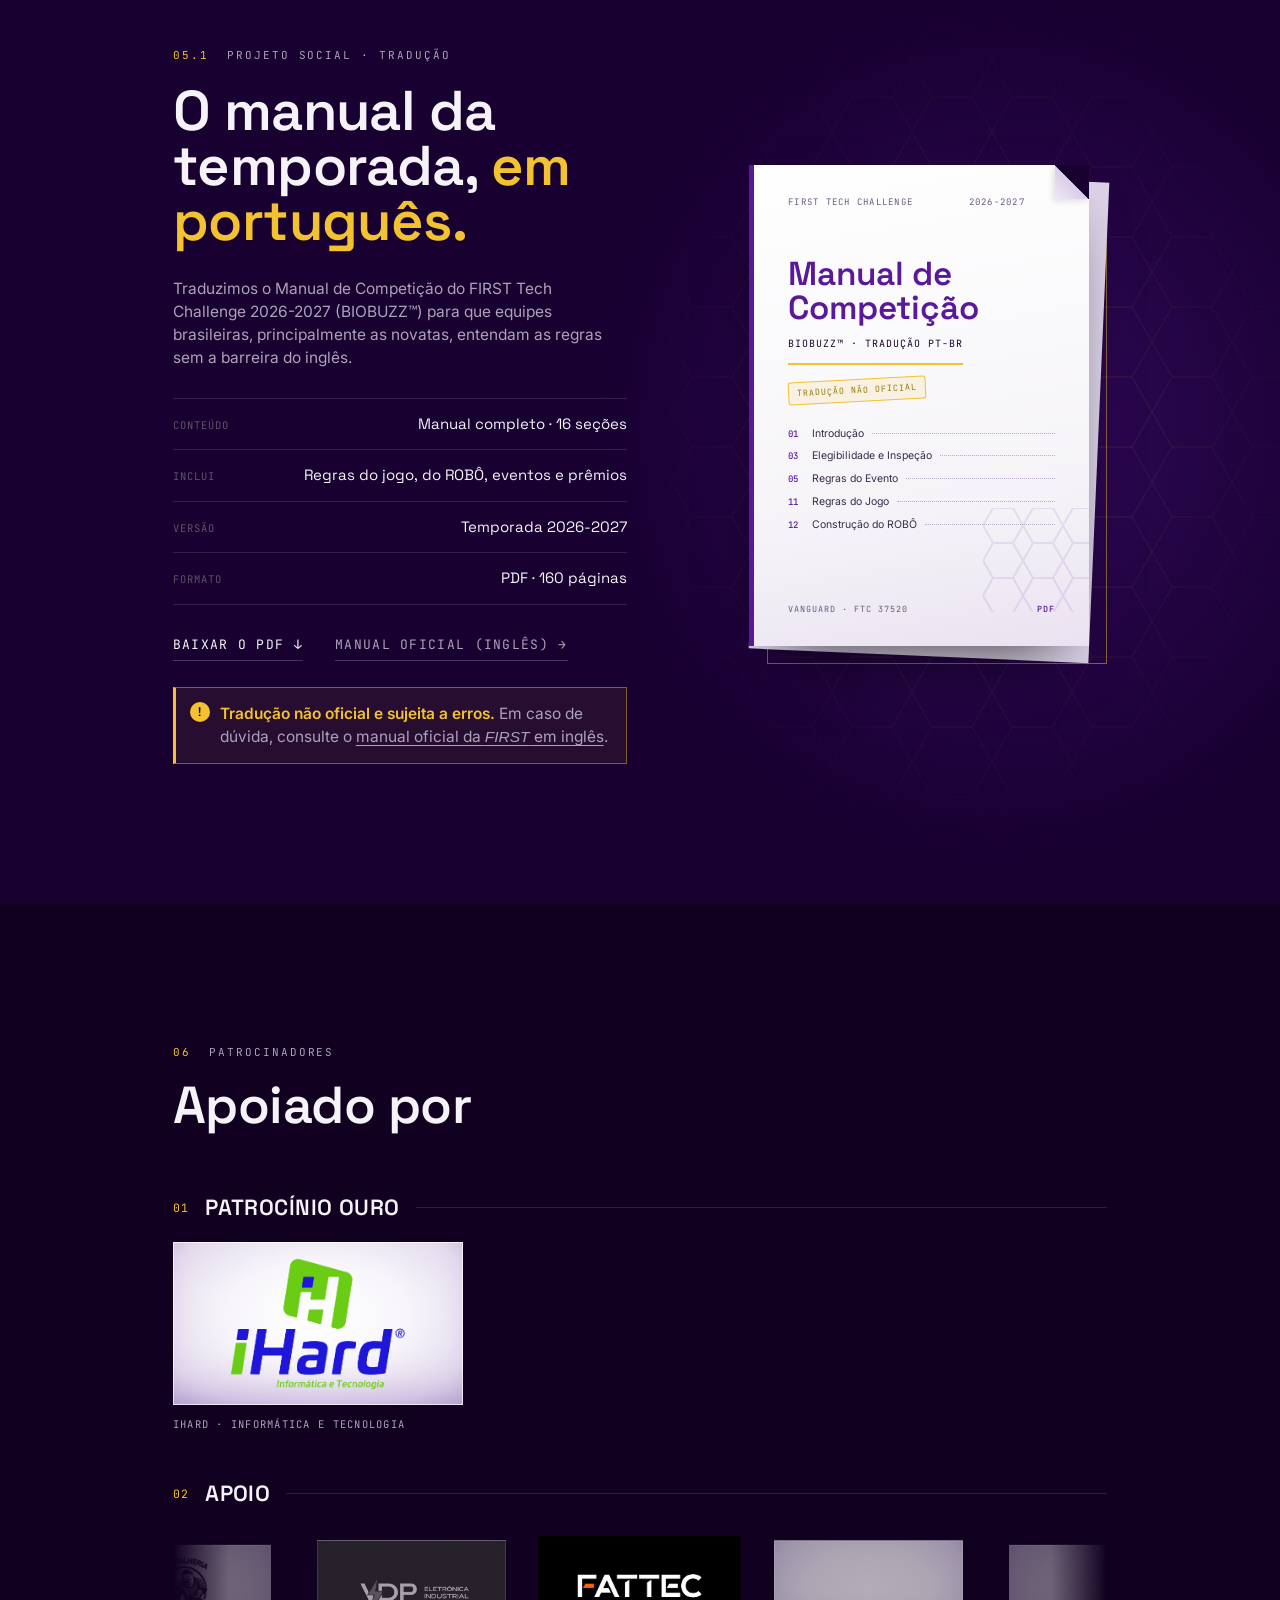
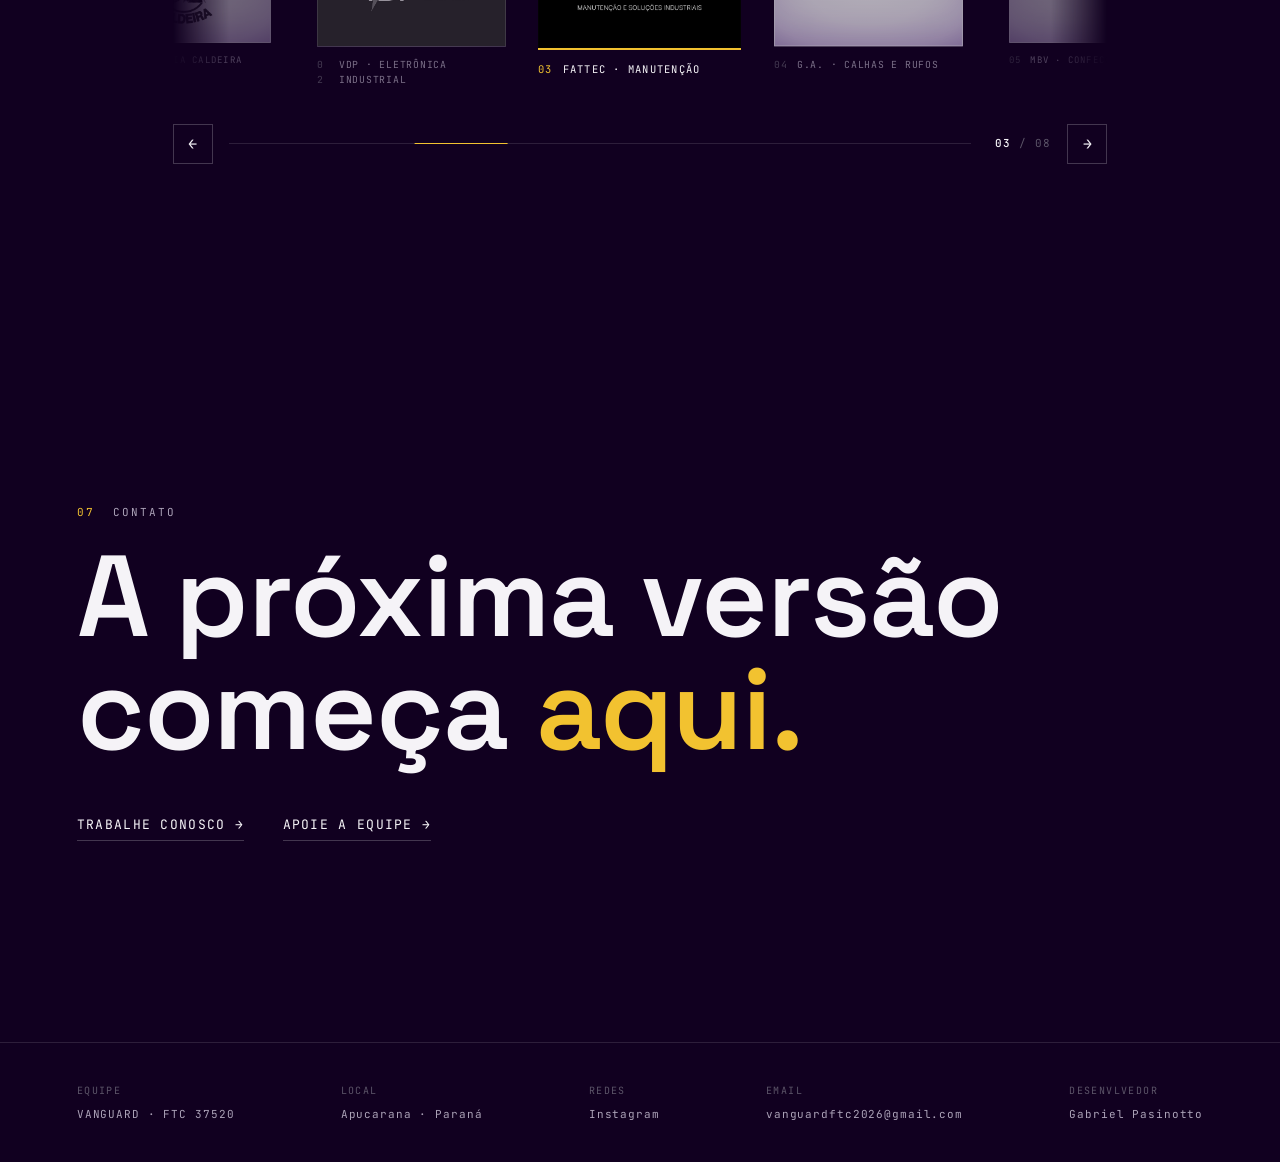
==== commit a5533714: "Change robot name to Berry Updated robot name and improved description clarity." ====
--- a/index.html
+++ b/index.html
@@ -98,9 +98,9 @@
         <div class="g">
           <div class="robot-head" data-reveal="up">
             <div class="label"><span class="n">03</span> &nbsp;O Robô</div>
-            <h2>APEX-3</h2>
+            <h2>Berry</h2>
             <p>
-              Nosso robô de competição — projetado desde o chassi para ganhar
+              Nosso robô de competição, projetado desde o chassi para ganhar
               velocidade e consistência sob pressão em partida.
             </p>
           </div>
